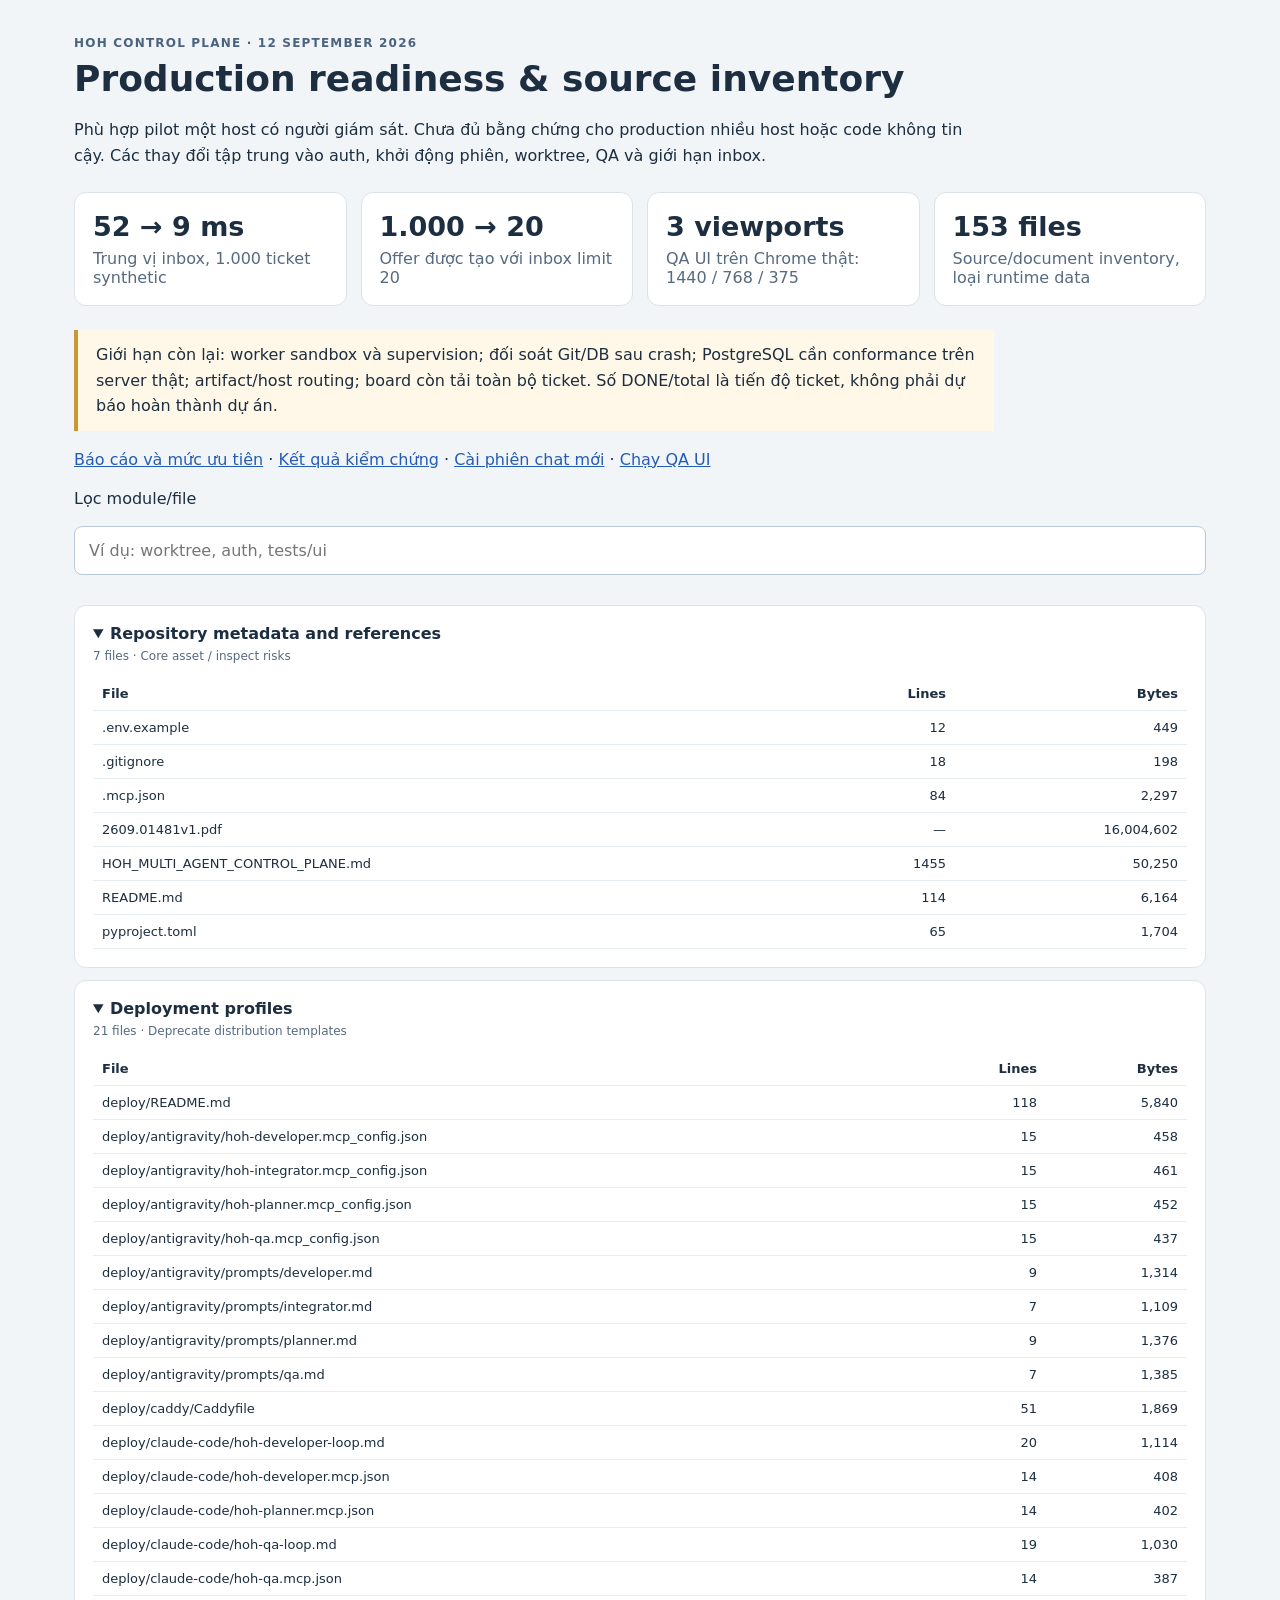
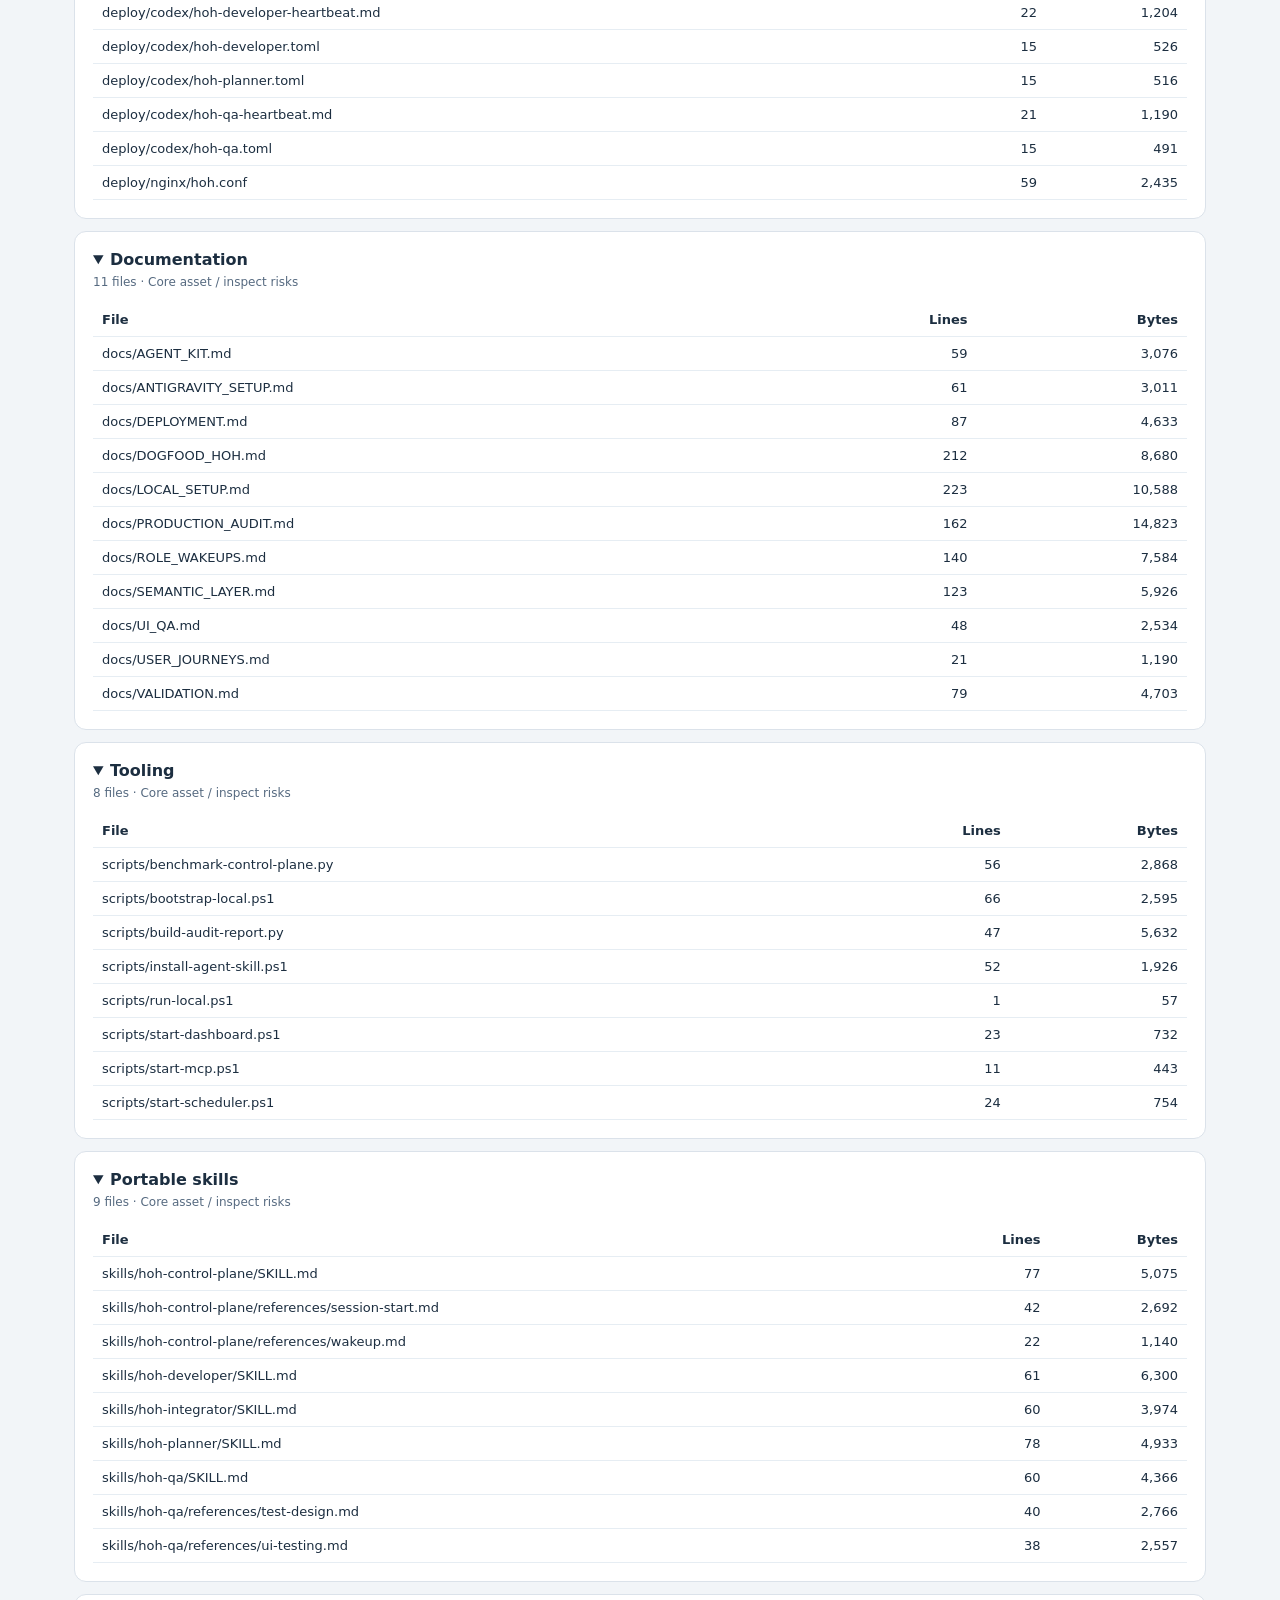
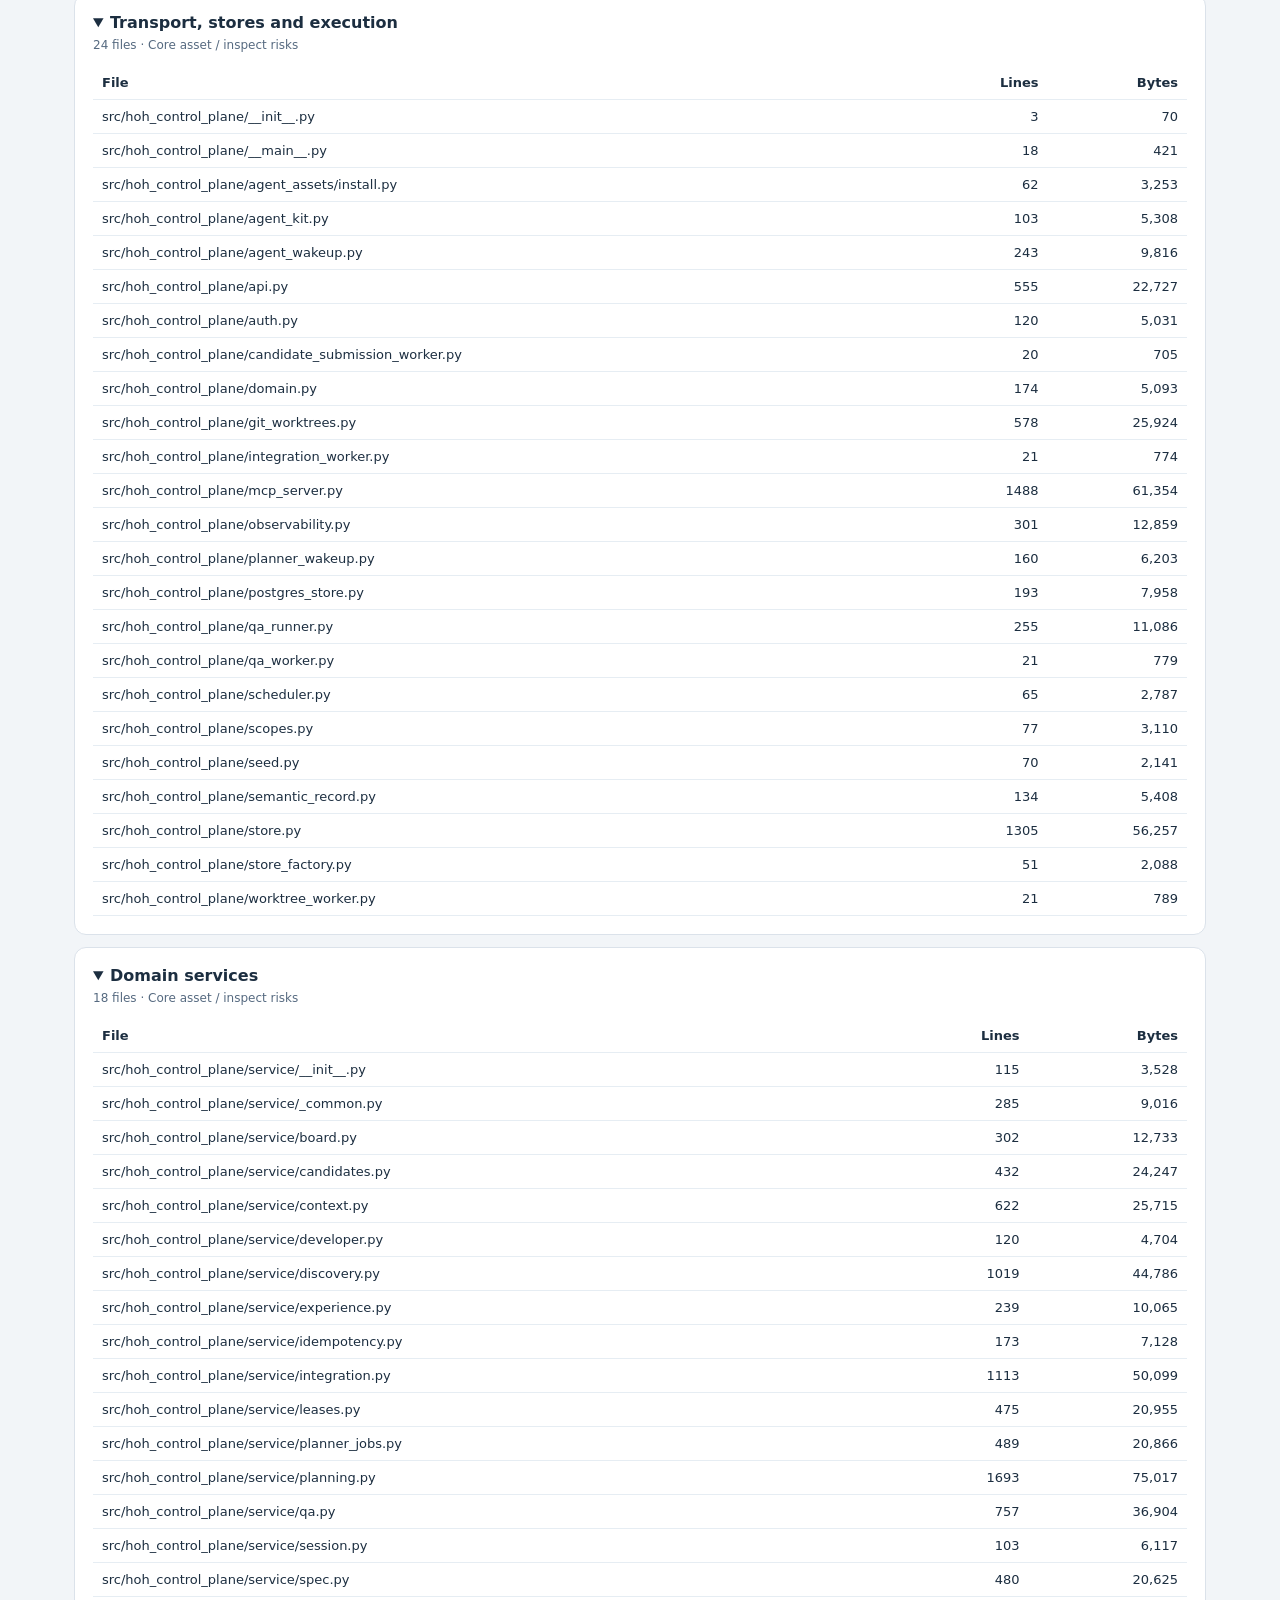
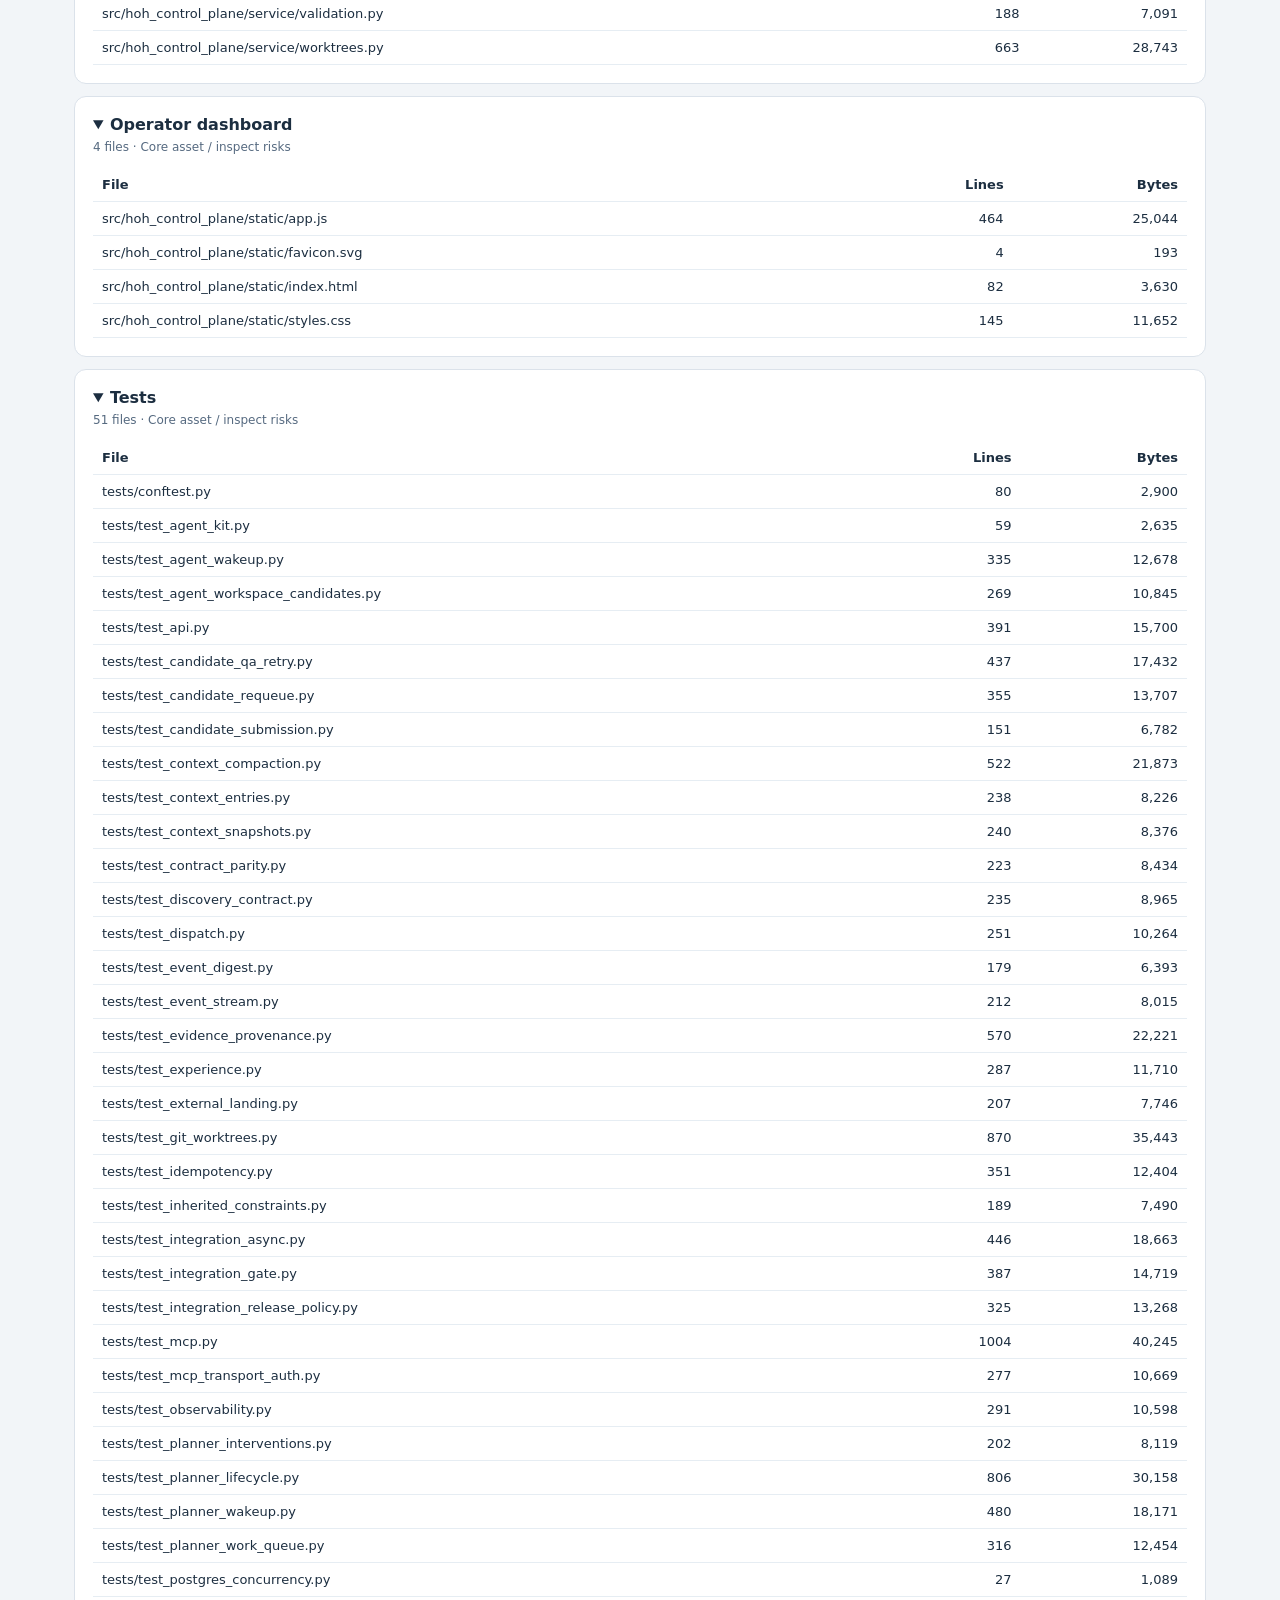
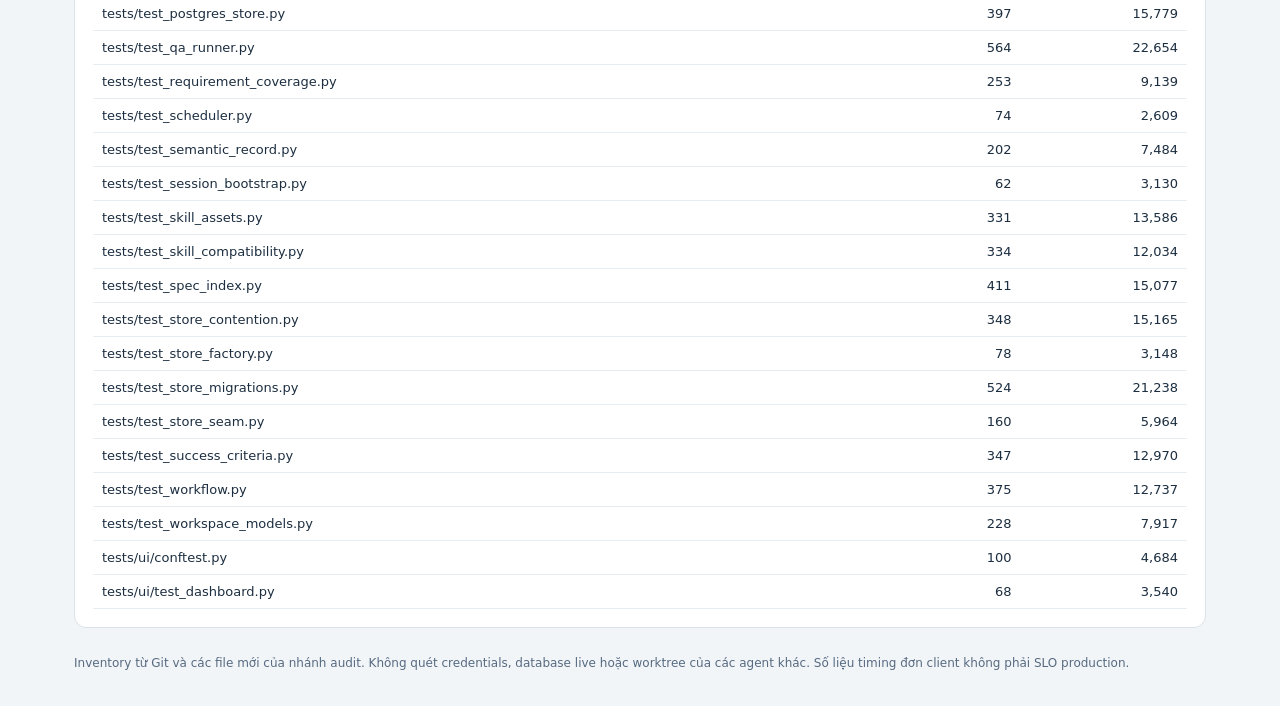
==== docs/PRODUCTION_AUDIT.html @ da8f370b "Harden session resume and worktree execution, add portable kits and browser QA" ====
<!doctype html><html lang="vi"><meta charset="utf-8"><meta name="viewport" content="width=device-width, initial-scale=1">
<title>HoH · Production audit</title><style>
:root{font-family:Segoe UI,system-ui,sans-serif;color:#1c2e40;background:#f2f5f8}*{box-sizing:border-box}body{margin:0}main{max-width:1180px;margin:auto;padding:36px 24px}h1{font-size:36px;margin:8px 0 18px}p{line-height:1.6;max-width:920px}.eyebrow{color:#4c6380;letter-spacing:.1em;font-size:12px;font-weight:700}.cards{display:grid;grid-template-columns:repeat(auto-fit,minmax(200px,1fr));gap:14px;margin:24px 0}.card,details{background:white;border:1px solid #dbe2ea;border-radius:12px;padding:18px}.card strong{display:block;font-size:27px;margin-bottom:7px}.card span,small{color:#566a80}a{color:#245cb5}input{width:100%;padding:14px;border:1px solid #bac8d8;border-radius:8px;font:inherit;margin:18px 0}details{margin:12px 0}summary{cursor:pointer;font-weight:650}small{display:block;font-size:12px;font-weight:400;margin-top:6px}table{border-collapse:collapse;width:100%;margin-top:14px;font-size:13px}td,th{padding:9px;text-align:left;border-bottom:1px solid #e6edf3}td:first-child{overflow-wrap:anywhere}td:not(:first-child),th:not(:first-child){text-align:right;white-space:nowrap}.note{border-left:4px solid #cb9636;padding:12px 18px;background:#fff8e8}footer{color:#566a80;font-size:12px;margin-top:28px}
</style><main><div class="eyebrow">HOH CONTROL PLANE · 12 SEPTEMBER 2026</div>
<h1>Production readiness & source inventory</h1>
<p>Phù hợp pilot một host có người giám sát. Chưa đủ bằng chứng cho production nhiều host hoặc code không tin cậy. Các thay đổi tập trung vào auth, khởi động phiên, worktree, QA và giới hạn inbox.</p>
<div class="cards"><div class="card"><strong>52 → 9 ms</strong><span>Trung vị inbox, 1.000 ticket synthetic</span></div><div class="card"><strong>1.000 → 20</strong><span>Offer được tạo với inbox limit 20</span></div><div class="card"><strong>3 viewports</strong><span>QA UI trên Chrome thật: 1440 / 768 / 375</span></div><div class="card"><strong>153 files</strong><span>Source/document inventory, loại runtime data</span></div></div>
<p class="note">Giới hạn còn lại: worker sandbox và supervision; đối soát Git/DB sau crash; PostgreSQL cần conformance trên server thật; artifact/host routing; board còn tải toàn bộ ticket. Số DONE/total là tiến độ ticket, không phải dự báo hoàn thành dự án.</p>
<p><a href="PRODUCTION_AUDIT.md">Báo cáo và mức ưu tiên</a> · <a href="VALIDATION.md">Kết quả kiểm chứng</a> · <a href="AGENT_KIT.md">Cài phiên chat mới</a> · <a href="UI_QA.md">Chạy QA UI</a></p>
<label for="filter">Lọc module/file</label><input id="filter" placeholder="Ví dụ: worktree, auth, tests/ui" autocomplete="off">
<details open class="module"><summary>Repository metadata and references <small>7 files · Core asset / inspect risks</small></summary><table><thead><tr><th>File</th><th>Lines</th><th>Bytes</th></tr></thead><tbody><tr data-path=".env.example"><td>.env.example</td><td>12</td><td>449</td></tr><tr data-path=".gitignore"><td>.gitignore</td><td>18</td><td>198</td></tr><tr data-path=".mcp.json"><td>.mcp.json</td><td>84</td><td>2,297</td></tr><tr data-path="2609.01481v1.pdf"><td>2609.01481v1.pdf</td><td>—</td><td>16,004,602</td></tr><tr data-path="HOH_MULTI_AGENT_CONTROL_PLANE.md"><td>HOH_MULTI_AGENT_CONTROL_PLANE.md</td><td>1455</td><td>50,250</td></tr><tr data-path="README.md"><td>README.md</td><td>114</td><td>6,164</td></tr><tr data-path="pyproject.toml"><td>pyproject.toml</td><td>65</td><td>1,704</td></tr></tbody></table></details>
<details open class="module"><summary>Deployment profiles <small>21 files · Deprecate distribution templates</small></summary><table><thead><tr><th>File</th><th>Lines</th><th>Bytes</th></tr></thead><tbody><tr data-path="deploy/README.md"><td>deploy/README.md</td><td>118</td><td>5,840</td></tr><tr data-path="deploy/antigravity/hoh-developer.mcp_config.json"><td>deploy/antigravity/hoh-developer.mcp_config.json</td><td>15</td><td>458</td></tr><tr data-path="deploy/antigravity/hoh-integrator.mcp_config.json"><td>deploy/antigravity/hoh-integrator.mcp_config.json</td><td>15</td><td>461</td></tr><tr data-path="deploy/antigravity/hoh-planner.mcp_config.json"><td>deploy/antigravity/hoh-planner.mcp_config.json</td><td>15</td><td>452</td></tr><tr data-path="deploy/antigravity/hoh-qa.mcp_config.json"><td>deploy/antigravity/hoh-qa.mcp_config.json</td><td>15</td><td>437</td></tr><tr data-path="deploy/antigravity/prompts/developer.md"><td>deploy/antigravity/prompts/developer.md</td><td>9</td><td>1,314</td></tr><tr data-path="deploy/antigravity/prompts/integrator.md"><td>deploy/antigravity/prompts/integrator.md</td><td>7</td><td>1,109</td></tr><tr data-path="deploy/antigravity/prompts/planner.md"><td>deploy/antigravity/prompts/planner.md</td><td>9</td><td>1,376</td></tr><tr data-path="deploy/antigravity/prompts/qa.md"><td>deploy/antigravity/prompts/qa.md</td><td>7</td><td>1,385</td></tr><tr data-path="deploy/caddy/Caddyfile"><td>deploy/caddy/Caddyfile</td><td>51</td><td>1,869</td></tr><tr data-path="deploy/claude-code/hoh-developer-loop.md"><td>deploy/claude-code/hoh-developer-loop.md</td><td>20</td><td>1,114</td></tr><tr data-path="deploy/claude-code/hoh-developer.mcp.json"><td>deploy/claude-code/hoh-developer.mcp.json</td><td>14</td><td>408</td></tr><tr data-path="deploy/claude-code/hoh-planner.mcp.json"><td>deploy/claude-code/hoh-planner.mcp.json</td><td>14</td><td>402</td></tr><tr data-path="deploy/claude-code/hoh-qa-loop.md"><td>deploy/claude-code/hoh-qa-loop.md</td><td>19</td><td>1,030</td></tr><tr data-path="deploy/claude-code/hoh-qa.mcp.json"><td>deploy/claude-code/hoh-qa.mcp.json</td><td>14</td><td>387</td></tr><tr data-path="deploy/codex/hoh-developer-heartbeat.md"><td>deploy/codex/hoh-developer-heartbeat.md</td><td>22</td><td>1,204</td></tr><tr data-path="deploy/codex/hoh-developer.toml"><td>deploy/codex/hoh-developer.toml</td><td>15</td><td>526</td></tr><tr data-path="deploy/codex/hoh-planner.toml"><td>deploy/codex/hoh-planner.toml</td><td>15</td><td>516</td></tr><tr data-path="deploy/codex/hoh-qa-heartbeat.md"><td>deploy/codex/hoh-qa-heartbeat.md</td><td>21</td><td>1,190</td></tr><tr data-path="deploy/codex/hoh-qa.toml"><td>deploy/codex/hoh-qa.toml</td><td>15</td><td>491</td></tr><tr data-path="deploy/nginx/hoh.conf"><td>deploy/nginx/hoh.conf</td><td>59</td><td>2,435</td></tr></tbody></table></details>
<details open class="module"><summary>Documentation <small>11 files · Core asset / inspect risks</small></summary><table><thead><tr><th>File</th><th>Lines</th><th>Bytes</th></tr></thead><tbody><tr data-path="docs/AGENT_KIT.md"><td>docs/AGENT_KIT.md</td><td>59</td><td>3,076</td></tr><tr data-path="docs/ANTIGRAVITY_SETUP.md"><td>docs/ANTIGRAVITY_SETUP.md</td><td>61</td><td>3,011</td></tr><tr data-path="docs/DEPLOYMENT.md"><td>docs/DEPLOYMENT.md</td><td>87</td><td>4,633</td></tr><tr data-path="docs/DOGFOOD_HOH.md"><td>docs/DOGFOOD_HOH.md</td><td>212</td><td>8,680</td></tr><tr data-path="docs/LOCAL_SETUP.md"><td>docs/LOCAL_SETUP.md</td><td>223</td><td>10,588</td></tr><tr data-path="docs/PRODUCTION_AUDIT.md"><td>docs/PRODUCTION_AUDIT.md</td><td>162</td><td>14,823</td></tr><tr data-path="docs/ROLE_WAKEUPS.md"><td>docs/ROLE_WAKEUPS.md</td><td>140</td><td>7,584</td></tr><tr data-path="docs/SEMANTIC_LAYER.md"><td>docs/SEMANTIC_LAYER.md</td><td>123</td><td>5,926</td></tr><tr data-path="docs/UI_QA.md"><td>docs/UI_QA.md</td><td>48</td><td>2,534</td></tr><tr data-path="docs/USER_JOURNEYS.md"><td>docs/USER_JOURNEYS.md</td><td>21</td><td>1,190</td></tr><tr data-path="docs/VALIDATION.md"><td>docs/VALIDATION.md</td><td>79</td><td>4,703</td></tr></tbody></table></details>
<details open class="module"><summary>Tooling <small>8 files · Core asset / inspect risks</small></summary><table><thead><tr><th>File</th><th>Lines</th><th>Bytes</th></tr></thead><tbody><tr data-path="scripts/benchmark-control-plane.py"><td>scripts/benchmark-control-plane.py</td><td>56</td><td>2,868</td></tr><tr data-path="scripts/bootstrap-local.ps1"><td>scripts/bootstrap-local.ps1</td><td>66</td><td>2,595</td></tr><tr data-path="scripts/build-audit-report.py"><td>scripts/build-audit-report.py</td><td>47</td><td>5,632</td></tr><tr data-path="scripts/install-agent-skill.ps1"><td>scripts/install-agent-skill.ps1</td><td>52</td><td>1,926</td></tr><tr data-path="scripts/run-local.ps1"><td>scripts/run-local.ps1</td><td>1</td><td>57</td></tr><tr data-path="scripts/start-dashboard.ps1"><td>scripts/start-dashboard.ps1</td><td>23</td><td>732</td></tr><tr data-path="scripts/start-mcp.ps1"><td>scripts/start-mcp.ps1</td><td>11</td><td>443</td></tr><tr data-path="scripts/start-scheduler.ps1"><td>scripts/start-scheduler.ps1</td><td>24</td><td>754</td></tr></tbody></table></details>
<details open class="module"><summary>Portable skills <small>9 files · Core asset / inspect risks</small></summary><table><thead><tr><th>File</th><th>Lines</th><th>Bytes</th></tr></thead><tbody><tr data-path="skills/hoh-control-plane/SKILL.md"><td>skills/hoh-control-plane/SKILL.md</td><td>77</td><td>5,075</td></tr><tr data-path="skills/hoh-control-plane/references/session-start.md"><td>skills/hoh-control-plane/references/session-start.md</td><td>42</td><td>2,692</td></tr><tr data-path="skills/hoh-control-plane/references/wakeup.md"><td>skills/hoh-control-plane/references/wakeup.md</td><td>22</td><td>1,140</td></tr><tr data-path="skills/hoh-developer/SKILL.md"><td>skills/hoh-developer/SKILL.md</td><td>61</td><td>6,300</td></tr><tr data-path="skills/hoh-integrator/SKILL.md"><td>skills/hoh-integrator/SKILL.md</td><td>60</td><td>3,974</td></tr><tr data-path="skills/hoh-planner/SKILL.md"><td>skills/hoh-planner/SKILL.md</td><td>78</td><td>4,933</td></tr><tr data-path="skills/hoh-qa/SKILL.md"><td>skills/hoh-qa/SKILL.md</td><td>60</td><td>4,366</td></tr><tr data-path="skills/hoh-qa/references/test-design.md"><td>skills/hoh-qa/references/test-design.md</td><td>40</td><td>2,766</td></tr><tr data-path="skills/hoh-qa/references/ui-testing.md"><td>skills/hoh-qa/references/ui-testing.md</td><td>38</td><td>2,557</td></tr></tbody></table></details>
<details open class="module"><summary>Transport, stores and execution <small>24 files · Core asset / inspect risks</small></summary><table><thead><tr><th>File</th><th>Lines</th><th>Bytes</th></tr></thead><tbody><tr data-path="src/hoh_control_plane/__init__.py"><td>src/hoh_control_plane/__init__.py</td><td>3</td><td>70</td></tr><tr data-path="src/hoh_control_plane/__main__.py"><td>src/hoh_control_plane/__main__.py</td><td>18</td><td>421</td></tr><tr data-path="src/hoh_control_plane/agent_assets/install.py"><td>src/hoh_control_plane/agent_assets/install.py</td><td>62</td><td>3,253</td></tr><tr data-path="src/hoh_control_plane/agent_kit.py"><td>src/hoh_control_plane/agent_kit.py</td><td>103</td><td>5,308</td></tr><tr data-path="src/hoh_control_plane/agent_wakeup.py"><td>src/hoh_control_plane/agent_wakeup.py</td><td>243</td><td>9,816</td></tr><tr data-path="src/hoh_control_plane/api.py"><td>src/hoh_control_plane/api.py</td><td>555</td><td>22,727</td></tr><tr data-path="src/hoh_control_plane/auth.py"><td>src/hoh_control_plane/auth.py</td><td>120</td><td>5,031</td></tr><tr data-path="src/hoh_control_plane/candidate_submission_worker.py"><td>src/hoh_control_plane/candidate_submission_worker.py</td><td>20</td><td>705</td></tr><tr data-path="src/hoh_control_plane/domain.py"><td>src/hoh_control_plane/domain.py</td><td>174</td><td>5,093</td></tr><tr data-path="src/hoh_control_plane/git_worktrees.py"><td>src/hoh_control_plane/git_worktrees.py</td><td>578</td><td>25,924</td></tr><tr data-path="src/hoh_control_plane/integration_worker.py"><td>src/hoh_control_plane/integration_worker.py</td><td>21</td><td>774</td></tr><tr data-path="src/hoh_control_plane/mcp_server.py"><td>src/hoh_control_plane/mcp_server.py</td><td>1488</td><td>61,354</td></tr><tr data-path="src/hoh_control_plane/observability.py"><td>src/hoh_control_plane/observability.py</td><td>301</td><td>12,859</td></tr><tr data-path="src/hoh_control_plane/planner_wakeup.py"><td>src/hoh_control_plane/planner_wakeup.py</td><td>160</td><td>6,203</td></tr><tr data-path="src/hoh_control_plane/postgres_store.py"><td>src/hoh_control_plane/postgres_store.py</td><td>193</td><td>7,958</td></tr><tr data-path="src/hoh_control_plane/qa_runner.py"><td>src/hoh_control_plane/qa_runner.py</td><td>255</td><td>11,086</td></tr><tr data-path="src/hoh_control_plane/qa_worker.py"><td>src/hoh_control_plane/qa_worker.py</td><td>21</td><td>779</td></tr><tr data-path="src/hoh_control_plane/scheduler.py"><td>src/hoh_control_plane/scheduler.py</td><td>65</td><td>2,787</td></tr><tr data-path="src/hoh_control_plane/scopes.py"><td>src/hoh_control_plane/scopes.py</td><td>77</td><td>3,110</td></tr><tr data-path="src/hoh_control_plane/seed.py"><td>src/hoh_control_plane/seed.py</td><td>70</td><td>2,141</td></tr><tr data-path="src/hoh_control_plane/semantic_record.py"><td>src/hoh_control_plane/semantic_record.py</td><td>134</td><td>5,408</td></tr><tr data-path="src/hoh_control_plane/store.py"><td>src/hoh_control_plane/store.py</td><td>1305</td><td>56,257</td></tr><tr data-path="src/hoh_control_plane/store_factory.py"><td>src/hoh_control_plane/store_factory.py</td><td>51</td><td>2,088</td></tr><tr data-path="src/hoh_control_plane/worktree_worker.py"><td>src/hoh_control_plane/worktree_worker.py</td><td>21</td><td>789</td></tr></tbody></table></details>
<details open class="module"><summary>Domain services <small>18 files · Core asset / inspect risks</small></summary><table><thead><tr><th>File</th><th>Lines</th><th>Bytes</th></tr></thead><tbody><tr data-path="src/hoh_control_plane/service/__init__.py"><td>src/hoh_control_plane/service/__init__.py</td><td>115</td><td>3,528</td></tr><tr data-path="src/hoh_control_plane/service/_common.py"><td>src/hoh_control_plane/service/_common.py</td><td>285</td><td>9,016</td></tr><tr data-path="src/hoh_control_plane/service/board.py"><td>src/hoh_control_plane/service/board.py</td><td>302</td><td>12,733</td></tr><tr data-path="src/hoh_control_plane/service/candidates.py"><td>src/hoh_control_plane/service/candidates.py</td><td>432</td><td>24,247</td></tr><tr data-path="src/hoh_control_plane/service/context.py"><td>src/hoh_control_plane/service/context.py</td><td>622</td><td>25,715</td></tr><tr data-path="src/hoh_control_plane/service/developer.py"><td>src/hoh_control_plane/service/developer.py</td><td>120</td><td>4,704</td></tr><tr data-path="src/hoh_control_plane/service/discovery.py"><td>src/hoh_control_plane/service/discovery.py</td><td>1019</td><td>44,786</td></tr><tr data-path="src/hoh_control_plane/service/experience.py"><td>src/hoh_control_plane/service/experience.py</td><td>239</td><td>10,065</td></tr><tr data-path="src/hoh_control_plane/service/idempotency.py"><td>src/hoh_control_plane/service/idempotency.py</td><td>173</td><td>7,128</td></tr><tr data-path="src/hoh_control_plane/service/integration.py"><td>src/hoh_control_plane/service/integration.py</td><td>1113</td><td>50,099</td></tr><tr data-path="src/hoh_control_plane/service/leases.py"><td>src/hoh_control_plane/service/leases.py</td><td>475</td><td>20,955</td></tr><tr data-path="src/hoh_control_plane/service/planner_jobs.py"><td>src/hoh_control_plane/service/planner_jobs.py</td><td>489</td><td>20,866</td></tr><tr data-path="src/hoh_control_plane/service/planning.py"><td>src/hoh_control_plane/service/planning.py</td><td>1693</td><td>75,017</td></tr><tr data-path="src/hoh_control_plane/service/qa.py"><td>src/hoh_control_plane/service/qa.py</td><td>757</td><td>36,904</td></tr><tr data-path="src/hoh_control_plane/service/session.py"><td>src/hoh_control_plane/service/session.py</td><td>103</td><td>6,117</td></tr><tr data-path="src/hoh_control_plane/service/spec.py"><td>src/hoh_control_plane/service/spec.py</td><td>480</td><td>20,625</td></tr><tr data-path="src/hoh_control_plane/service/validation.py"><td>src/hoh_control_plane/service/validation.py</td><td>188</td><td>7,091</td></tr><tr data-path="src/hoh_control_plane/service/worktrees.py"><td>src/hoh_control_plane/service/worktrees.py</td><td>663</td><td>28,743</td></tr></tbody></table></details>
<details open class="module"><summary>Operator dashboard <small>4 files · Core asset / inspect risks</small></summary><table><thead><tr><th>File</th><th>Lines</th><th>Bytes</th></tr></thead><tbody><tr data-path="src/hoh_control_plane/static/app.js"><td>src/hoh_control_plane/static/app.js</td><td>464</td><td>25,044</td></tr><tr data-path="src/hoh_control_plane/static/favicon.svg"><td>src/hoh_control_plane/static/favicon.svg</td><td>4</td><td>193</td></tr><tr data-path="src/hoh_control_plane/static/index.html"><td>src/hoh_control_plane/static/index.html</td><td>82</td><td>3,630</td></tr><tr data-path="src/hoh_control_plane/static/styles.css"><td>src/hoh_control_plane/static/styles.css</td><td>145</td><td>11,652</td></tr></tbody></table></details>
<details open class="module"><summary>Tests <small>51 files · Core asset / inspect risks</small></summary><table><thead><tr><th>File</th><th>Lines</th><th>Bytes</th></tr></thead><tbody><tr data-path="tests/conftest.py"><td>tests/conftest.py</td><td>80</td><td>2,900</td></tr><tr data-path="tests/test_agent_kit.py"><td>tests/test_agent_kit.py</td><td>59</td><td>2,635</td></tr><tr data-path="tests/test_agent_wakeup.py"><td>tests/test_agent_wakeup.py</td><td>335</td><td>12,678</td></tr><tr data-path="tests/test_agent_workspace_candidates.py"><td>tests/test_agent_workspace_candidates.py</td><td>269</td><td>10,845</td></tr><tr data-path="tests/test_api.py"><td>tests/test_api.py</td><td>391</td><td>15,700</td></tr><tr data-path="tests/test_candidate_qa_retry.py"><td>tests/test_candidate_qa_retry.py</td><td>437</td><td>17,432</td></tr><tr data-path="tests/test_candidate_requeue.py"><td>tests/test_candidate_requeue.py</td><td>355</td><td>13,707</td></tr><tr data-path="tests/test_candidate_submission.py"><td>tests/test_candidate_submission.py</td><td>151</td><td>6,782</td></tr><tr data-path="tests/test_context_compaction.py"><td>tests/test_context_compaction.py</td><td>522</td><td>21,873</td></tr><tr data-path="tests/test_context_entries.py"><td>tests/test_context_entries.py</td><td>238</td><td>8,226</td></tr><tr data-path="tests/test_context_snapshots.py"><td>tests/test_context_snapshots.py</td><td>240</td><td>8,376</td></tr><tr data-path="tests/test_contract_parity.py"><td>tests/test_contract_parity.py</td><td>223</td><td>8,434</td></tr><tr data-path="tests/test_discovery_contract.py"><td>tests/test_discovery_contract.py</td><td>235</td><td>8,965</td></tr><tr data-path="tests/test_dispatch.py"><td>tests/test_dispatch.py</td><td>251</td><td>10,264</td></tr><tr data-path="tests/test_event_digest.py"><td>tests/test_event_digest.py</td><td>179</td><td>6,393</td></tr><tr data-path="tests/test_event_stream.py"><td>tests/test_event_stream.py</td><td>212</td><td>8,015</td></tr><tr data-path="tests/test_evidence_provenance.py"><td>tests/test_evidence_provenance.py</td><td>570</td><td>22,221</td></tr><tr data-path="tests/test_experience.py"><td>tests/test_experience.py</td><td>287</td><td>11,710</td></tr><tr data-path="tests/test_external_landing.py"><td>tests/test_external_landing.py</td><td>207</td><td>7,746</td></tr><tr data-path="tests/test_git_worktrees.py"><td>tests/test_git_worktrees.py</td><td>870</td><td>35,443</td></tr><tr data-path="tests/test_idempotency.py"><td>tests/test_idempotency.py</td><td>351</td><td>12,404</td></tr><tr data-path="tests/test_inherited_constraints.py"><td>tests/test_inherited_constraints.py</td><td>189</td><td>7,490</td></tr><tr data-path="tests/test_integration_async.py"><td>tests/test_integration_async.py</td><td>446</td><td>18,663</td></tr><tr data-path="tests/test_integration_gate.py"><td>tests/test_integration_gate.py</td><td>387</td><td>14,719</td></tr><tr data-path="tests/test_integration_release_policy.py"><td>tests/test_integration_release_policy.py</td><td>325</td><td>13,268</td></tr><tr data-path="tests/test_mcp.py"><td>tests/test_mcp.py</td><td>1004</td><td>40,245</td></tr><tr data-path="tests/test_mcp_transport_auth.py"><td>tests/test_mcp_transport_auth.py</td><td>277</td><td>10,669</td></tr><tr data-path="tests/test_observability.py"><td>tests/test_observability.py</td><td>291</td><td>10,598</td></tr><tr data-path="tests/test_planner_interventions.py"><td>tests/test_planner_interventions.py</td><td>202</td><td>8,119</td></tr><tr data-path="tests/test_planner_lifecycle.py"><td>tests/test_planner_lifecycle.py</td><td>806</td><td>30,158</td></tr><tr data-path="tests/test_planner_wakeup.py"><td>tests/test_planner_wakeup.py</td><td>480</td><td>18,171</td></tr><tr data-path="tests/test_planner_work_queue.py"><td>tests/test_planner_work_queue.py</td><td>316</td><td>12,454</td></tr><tr data-path="tests/test_postgres_concurrency.py"><td>tests/test_postgres_concurrency.py</td><td>27</td><td>1,089</td></tr><tr data-path="tests/test_postgres_store.py"><td>tests/test_postgres_store.py</td><td>397</td><td>15,779</td></tr><tr data-path="tests/test_qa_runner.py"><td>tests/test_qa_runner.py</td><td>564</td><td>22,654</td></tr><tr data-path="tests/test_requirement_coverage.py"><td>tests/test_requirement_coverage.py</td><td>253</td><td>9,139</td></tr><tr data-path="tests/test_scheduler.py"><td>tests/test_scheduler.py</td><td>74</td><td>2,609</td></tr><tr data-path="tests/test_semantic_record.py"><td>tests/test_semantic_record.py</td><td>202</td><td>7,484</td></tr><tr data-path="tests/test_session_bootstrap.py"><td>tests/test_session_bootstrap.py</td><td>62</td><td>3,130</td></tr><tr data-path="tests/test_skill_assets.py"><td>tests/test_skill_assets.py</td><td>331</td><td>13,586</td></tr><tr data-path="tests/test_skill_compatibility.py"><td>tests/test_skill_compatibility.py</td><td>334</td><td>12,034</td></tr><tr data-path="tests/test_spec_index.py"><td>tests/test_spec_index.py</td><td>411</td><td>15,077</td></tr><tr data-path="tests/test_store_contention.py"><td>tests/test_store_contention.py</td><td>348</td><td>15,165</td></tr><tr data-path="tests/test_store_factory.py"><td>tests/test_store_factory.py</td><td>78</td><td>3,148</td></tr><tr data-path="tests/test_store_migrations.py"><td>tests/test_store_migrations.py</td><td>524</td><td>21,238</td></tr><tr data-path="tests/test_store_seam.py"><td>tests/test_store_seam.py</td><td>160</td><td>5,964</td></tr><tr data-path="tests/test_success_criteria.py"><td>tests/test_success_criteria.py</td><td>347</td><td>12,970</td></tr><tr data-path="tests/test_workflow.py"><td>tests/test_workflow.py</td><td>375</td><td>12,737</td></tr><tr data-path="tests/test_workspace_models.py"><td>tests/test_workspace_models.py</td><td>228</td><td>7,917</td></tr><tr data-path="tests/ui/conftest.py"><td>tests/ui/conftest.py</td><td>100</td><td>4,684</td></tr><tr data-path="tests/ui/test_dashboard.py"><td>tests/ui/test_dashboard.py</td><td>68</td><td>3,540</td></tr></tbody></table></details>
<footer>Inventory từ Git và các file mới của nhánh audit. Không quét credentials, database live hoặc worktree của các agent khác. Số liệu timing đơn client không phải SLO production.</footer></main>
<script>document.querySelector('#filter').addEventListener('input',event=>{const term=event.target.value.toLowerCase();document.querySelectorAll('.module').forEach(module=>{let shown=0;module.querySelectorAll('tbody tr').forEach(row=>{row.hidden=!row.dataset.path.toLowerCase().includes(term);if(!row.hidden)shown++});module.hidden=shown===0;module.open=true})});</script></html>
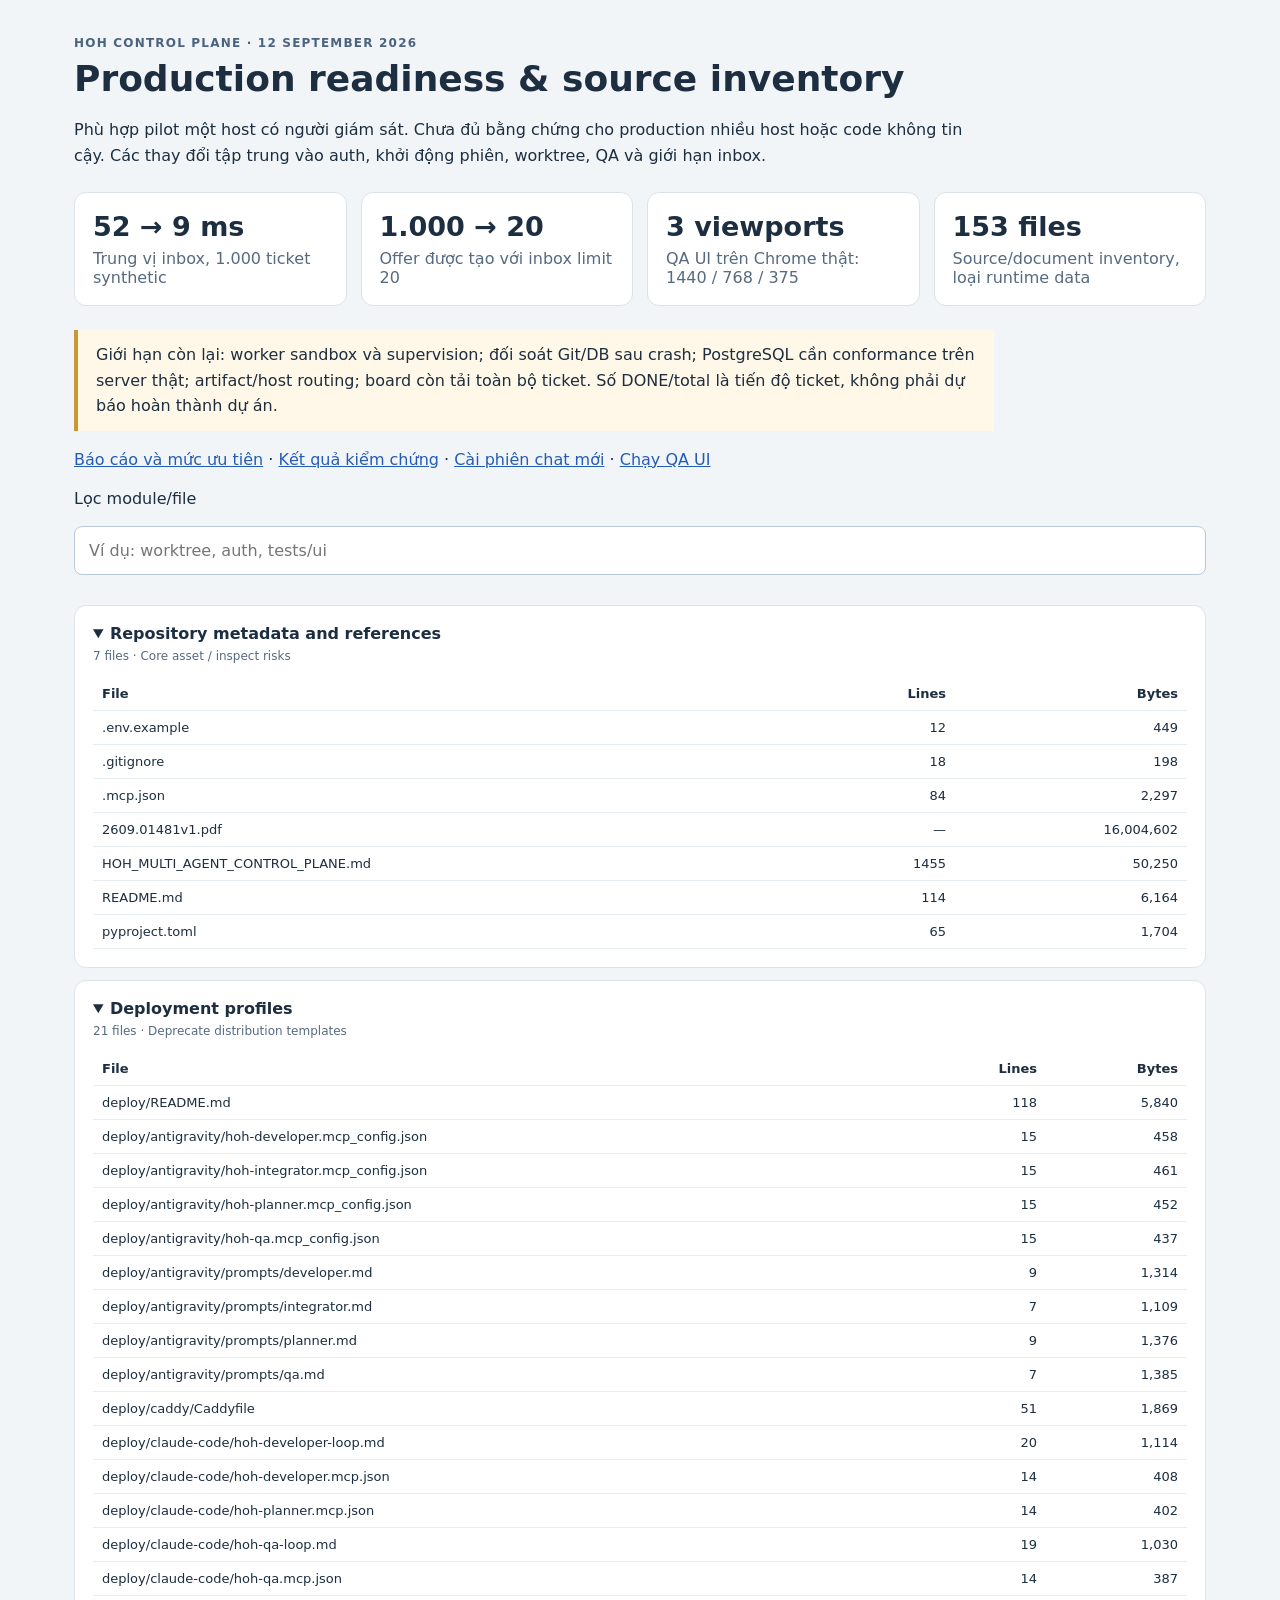
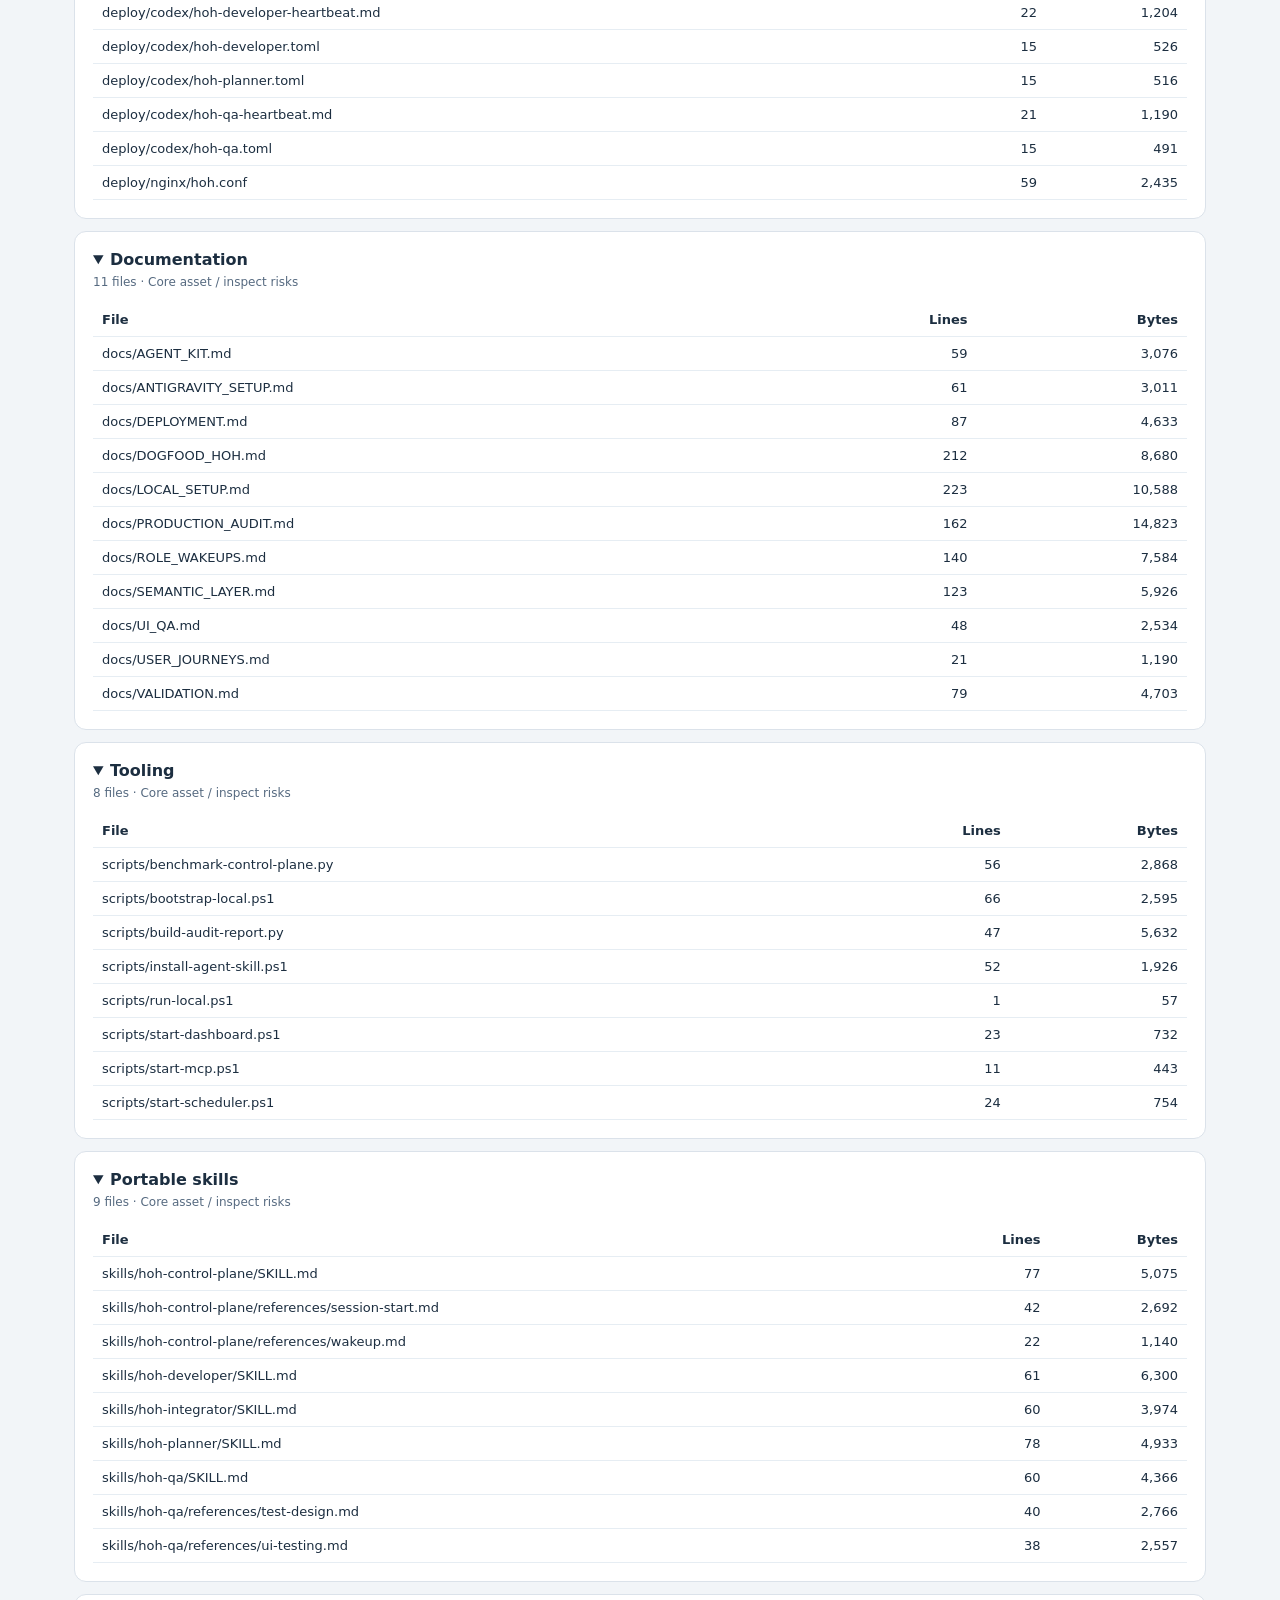
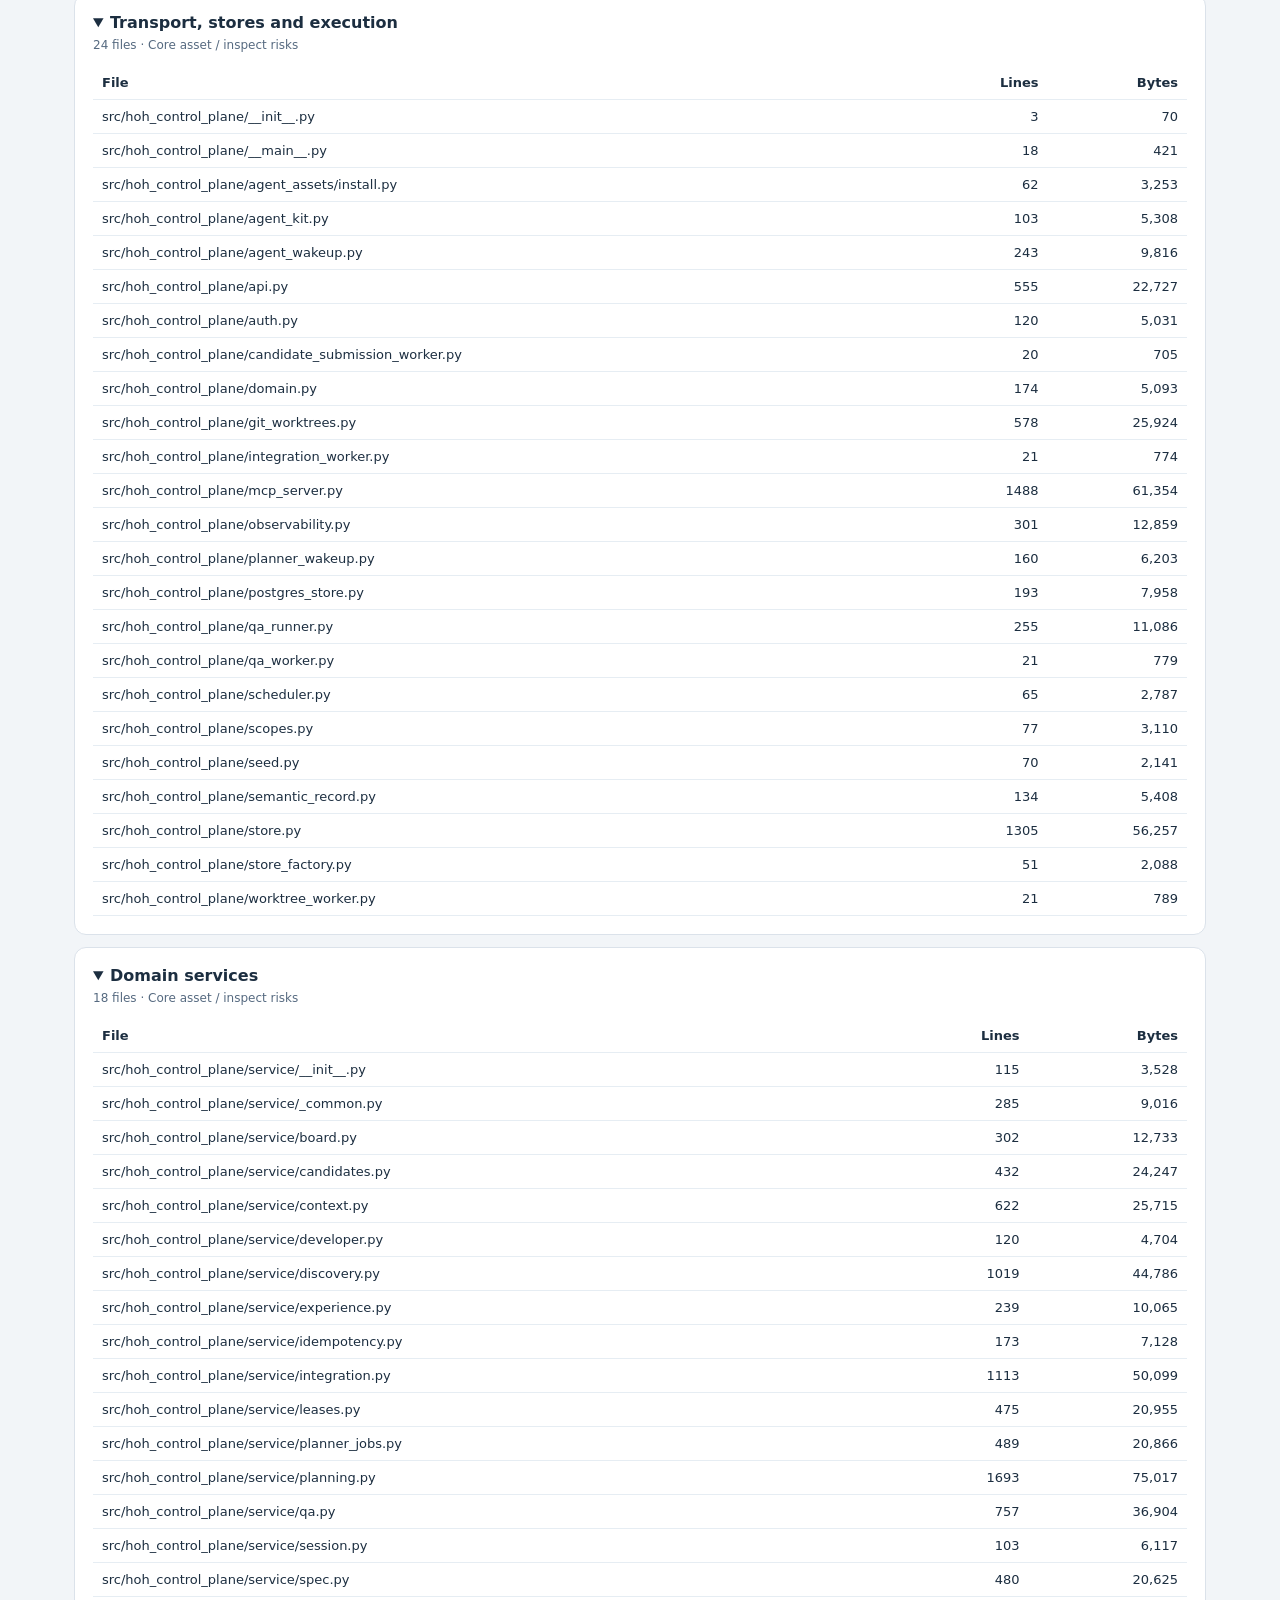
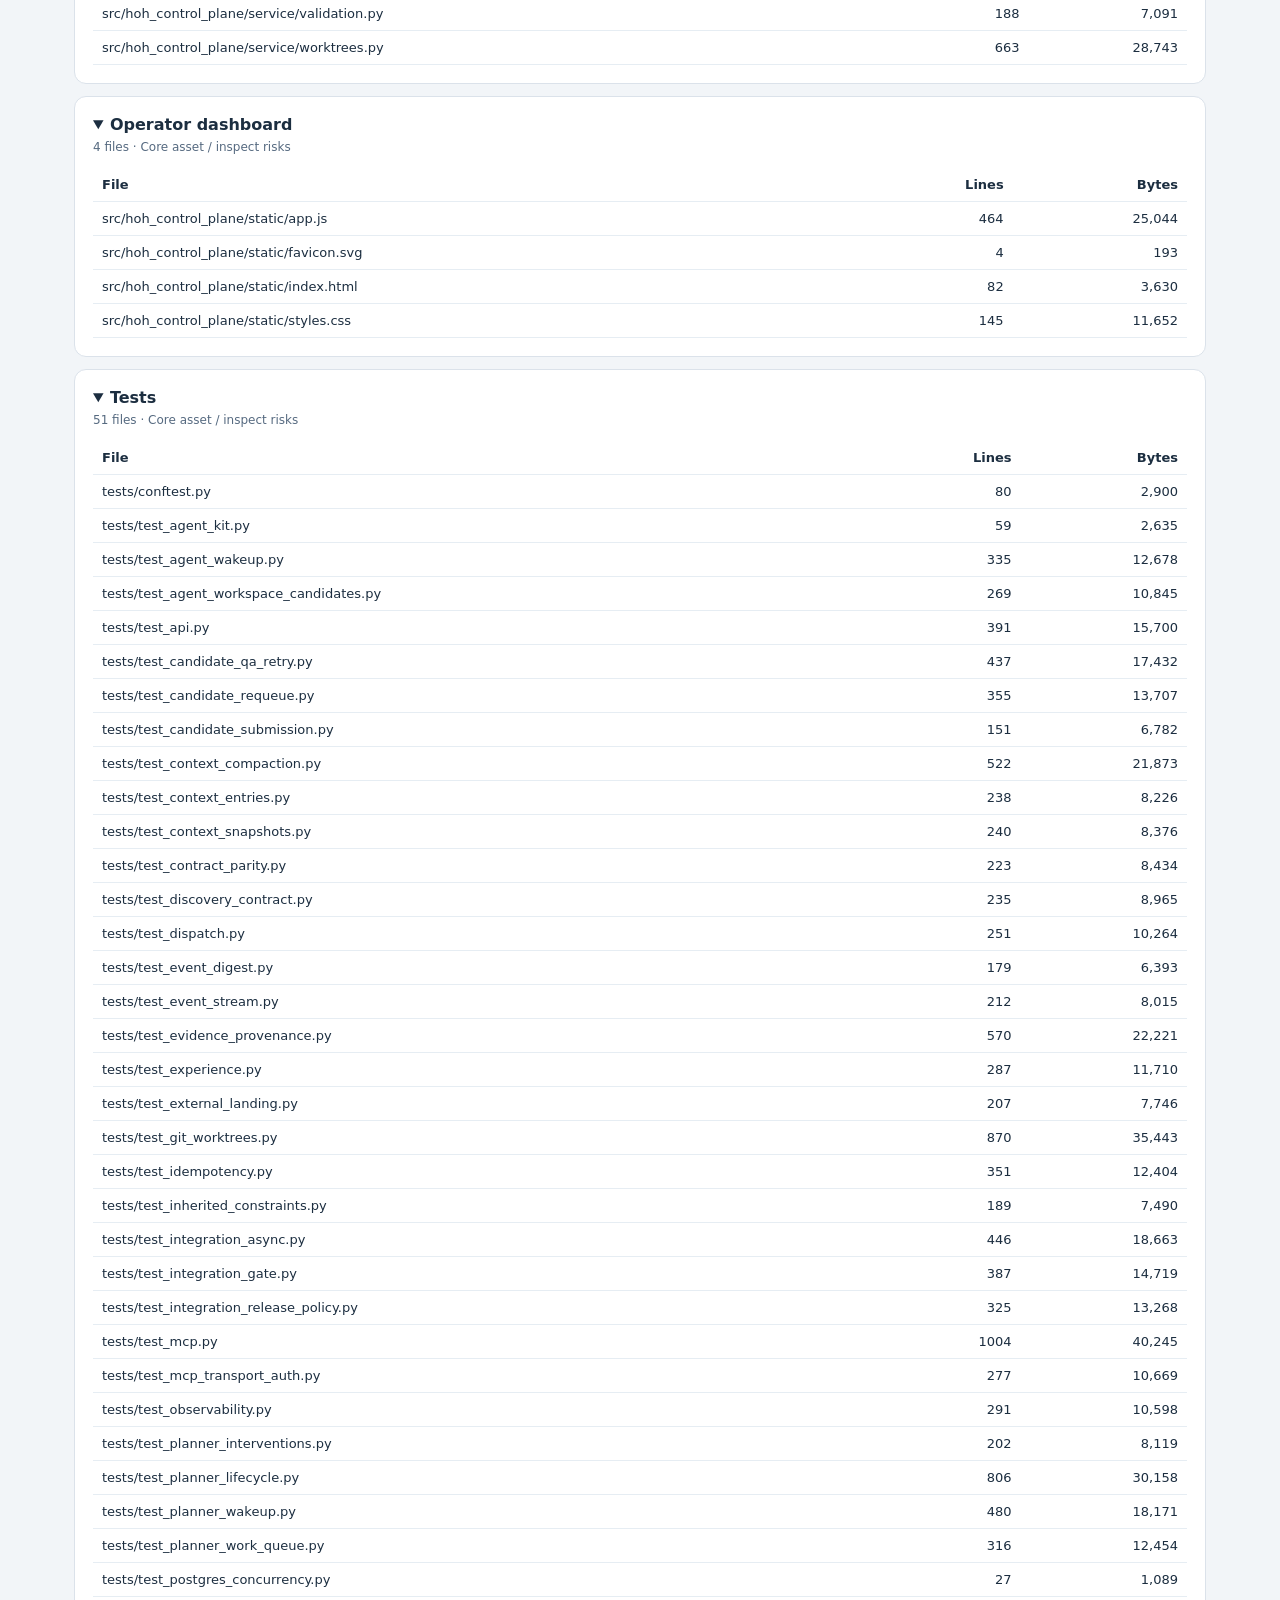
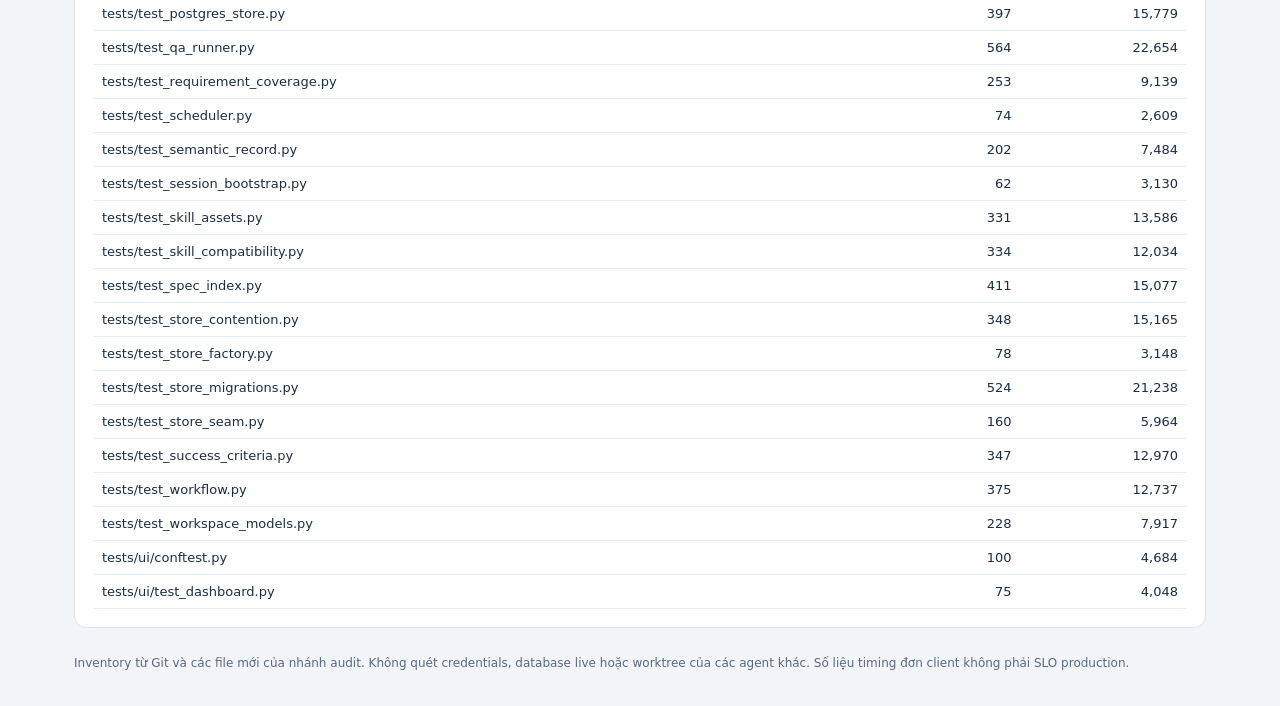
==== commit 9ad9f65e: "Stabilize delayed UI response test without route teardown races" ====
--- a/docs/PRODUCTION_AUDIT.html
+++ b/docs/PRODUCTION_AUDIT.html
@@ -16,6 +16,6 @@
 <details open class="module"><summary>Transport, stores and execution <small>24 files · Core asset / inspect risks</small></summary><table><thead><tr><th>File</th><th>Lines</th><th>Bytes</th></tr></thead><tbody><tr data-path="src/hoh_control_plane/__init__.py"><td>src/hoh_control_plane/__init__.py</td><td>3</td><td>70</td></tr><tr data-path="src/hoh_control_plane/__main__.py"><td>src/hoh_control_plane/__main__.py</td><td>18</td><td>421</td></tr><tr data-path="src/hoh_control_plane/agent_assets/install.py"><td>src/hoh_control_plane/agent_assets/install.py</td><td>62</td><td>3,253</td></tr><tr data-path="src/hoh_control_plane/agent_kit.py"><td>src/hoh_control_plane/agent_kit.py</td><td>103</td><td>5,308</td></tr><tr data-path="src/hoh_control_plane/agent_wakeup.py"><td>src/hoh_control_plane/agent_wakeup.py</td><td>243</td><td>9,816</td></tr><tr data-path="src/hoh_control_plane/api.py"><td>src/hoh_control_plane/api.py</td><td>555</td><td>22,727</td></tr><tr data-path="src/hoh_control_plane/auth.py"><td>src/hoh_control_plane/auth.py</td><td>120</td><td>5,031</td></tr><tr data-path="src/hoh_control_plane/candidate_submission_worker.py"><td>src/hoh_control_plane/candidate_submission_worker.py</td><td>20</td><td>705</td></tr><tr data-path="src/hoh_control_plane/domain.py"><td>src/hoh_control_plane/domain.py</td><td>174</td><td>5,093</td></tr><tr data-path="src/hoh_control_plane/git_worktrees.py"><td>src/hoh_control_plane/git_worktrees.py</td><td>578</td><td>25,924</td></tr><tr data-path="src/hoh_control_plane/integration_worker.py"><td>src/hoh_control_plane/integration_worker.py</td><td>21</td><td>774</td></tr><tr data-path="src/hoh_control_plane/mcp_server.py"><td>src/hoh_control_plane/mcp_server.py</td><td>1488</td><td>61,354</td></tr><tr data-path="src/hoh_control_plane/observability.py"><td>src/hoh_control_plane/observability.py</td><td>301</td><td>12,859</td></tr><tr data-path="src/hoh_control_plane/planner_wakeup.py"><td>src/hoh_control_plane/planner_wakeup.py</td><td>160</td><td>6,203</td></tr><tr data-path="src/hoh_control_plane/postgres_store.py"><td>src/hoh_control_plane/postgres_store.py</td><td>193</td><td>7,958</td></tr><tr data-path="src/hoh_control_plane/qa_runner.py"><td>src/hoh_control_plane/qa_runner.py</td><td>255</td><td>11,086</td></tr><tr data-path="src/hoh_control_plane/qa_worker.py"><td>src/hoh_control_plane/qa_worker.py</td><td>21</td><td>779</td></tr><tr data-path="src/hoh_control_plane/scheduler.py"><td>src/hoh_control_plane/scheduler.py</td><td>65</td><td>2,787</td></tr><tr data-path="src/hoh_control_plane/scopes.py"><td>src/hoh_control_plane/scopes.py</td><td>77</td><td>3,110</td></tr><tr data-path="src/hoh_control_plane/seed.py"><td>src/hoh_control_plane/seed.py</td><td>70</td><td>2,141</td></tr><tr data-path="src/hoh_control_plane/semantic_record.py"><td>src/hoh_control_plane/semantic_record.py</td><td>134</td><td>5,408</td></tr><tr data-path="src/hoh_control_plane/store.py"><td>src/hoh_control_plane/store.py</td><td>1305</td><td>56,257</td></tr><tr data-path="src/hoh_control_plane/store_factory.py"><td>src/hoh_control_plane/store_factory.py</td><td>51</td><td>2,088</td></tr><tr data-path="src/hoh_control_plane/worktree_worker.py"><td>src/hoh_control_plane/worktree_worker.py</td><td>21</td><td>789</td></tr></tbody></table></details>
 <details open class="module"><summary>Domain services <small>18 files · Core asset / inspect risks</small></summary><table><thead><tr><th>File</th><th>Lines</th><th>Bytes</th></tr></thead><tbody><tr data-path="src/hoh_control_plane/service/__init__.py"><td>src/hoh_control_plane/service/__init__.py</td><td>115</td><td>3,528</td></tr><tr data-path="src/hoh_control_plane/service/_common.py"><td>src/hoh_control_plane/service/_common.py</td><td>285</td><td>9,016</td></tr><tr data-path="src/hoh_control_plane/service/board.py"><td>src/hoh_control_plane/service/board.py</td><td>302</td><td>12,733</td></tr><tr data-path="src/hoh_control_plane/service/candidates.py"><td>src/hoh_control_plane/service/candidates.py</td><td>432</td><td>24,247</td></tr><tr data-path="src/hoh_control_plane/service/context.py"><td>src/hoh_control_plane/service/context.py</td><td>622</td><td>25,715</td></tr><tr data-path="src/hoh_control_plane/service/developer.py"><td>src/hoh_control_plane/service/developer.py</td><td>120</td><td>4,704</td></tr><tr data-path="src/hoh_control_plane/service/discovery.py"><td>src/hoh_control_plane/service/discovery.py</td><td>1019</td><td>44,786</td></tr><tr data-path="src/hoh_control_plane/service/experience.py"><td>src/hoh_control_plane/service/experience.py</td><td>239</td><td>10,065</td></tr><tr data-path="src/hoh_control_plane/service/idempotency.py"><td>src/hoh_control_plane/service/idempotency.py</td><td>173</td><td>7,128</td></tr><tr data-path="src/hoh_control_plane/service/integration.py"><td>src/hoh_control_plane/service/integration.py</td><td>1113</td><td>50,099</td></tr><tr data-path="src/hoh_control_plane/service/leases.py"><td>src/hoh_control_plane/service/leases.py</td><td>475</td><td>20,955</td></tr><tr data-path="src/hoh_control_plane/service/planner_jobs.py"><td>src/hoh_control_plane/service/planner_jobs.py</td><td>489</td><td>20,866</td></tr><tr data-path="src/hoh_control_plane/service/planning.py"><td>src/hoh_control_plane/service/planning.py</td><td>1693</td><td>75,017</td></tr><tr data-path="src/hoh_control_plane/service/qa.py"><td>src/hoh_control_plane/service/qa.py</td><td>757</td><td>36,904</td></tr><tr data-path="src/hoh_control_plane/service/session.py"><td>src/hoh_control_plane/service/session.py</td><td>103</td><td>6,117</td></tr><tr data-path="src/hoh_control_plane/service/spec.py"><td>src/hoh_control_plane/service/spec.py</td><td>480</td><td>20,625</td></tr><tr data-path="src/hoh_control_plane/service/validation.py"><td>src/hoh_control_plane/service/validation.py</td><td>188</td><td>7,091</td></tr><tr data-path="src/hoh_control_plane/service/worktrees.py"><td>src/hoh_control_plane/service/worktrees.py</td><td>663</td><td>28,743</td></tr></tbody></table></details>
 <details open class="module"><summary>Operator dashboard <small>4 files · Core asset / inspect risks</small></summary><table><thead><tr><th>File</th><th>Lines</th><th>Bytes</th></tr></thead><tbody><tr data-path="src/hoh_control_plane/static/app.js"><td>src/hoh_control_plane/static/app.js</td><td>464</td><td>25,044</td></tr><tr data-path="src/hoh_control_plane/static/favicon.svg"><td>src/hoh_control_plane/static/favicon.svg</td><td>4</td><td>193</td></tr><tr data-path="src/hoh_control_plane/static/index.html"><td>src/hoh_control_plane/static/index.html</td><td>82</td><td>3,630</td></tr><tr data-path="src/hoh_control_plane/static/styles.css"><td>src/hoh_control_plane/static/styles.css</td><td>145</td><td>11,652</td></tr></tbody></table></details>
-<details open class="module"><summary>Tests <small>51 files · Core asset / inspect risks</small></summary><table><thead><tr><th>File</th><th>Lines</th><th>Bytes</th></tr></thead><tbody><tr data-path="tests/conftest.py"><td>tests/conftest.py</td><td>80</td><td>2,900</td></tr><tr data-path="tests/test_agent_kit.py"><td>tests/test_agent_kit.py</td><td>59</td><td>2,635</td></tr><tr data-path="tests/test_agent_wakeup.py"><td>tests/test_agent_wakeup.py</td><td>335</td><td>12,678</td></tr><tr data-path="tests/test_agent_workspace_candidates.py"><td>tests/test_agent_workspace_candidates.py</td><td>269</td><td>10,845</td></tr><tr data-path="tests/test_api.py"><td>tests/test_api.py</td><td>391</td><td>15,700</td></tr><tr data-path="tests/test_candidate_qa_retry.py"><td>tests/test_candidate_qa_retry.py</td><td>437</td><td>17,432</td></tr><tr data-path="tests/test_candidate_requeue.py"><td>tests/test_candidate_requeue.py</td><td>355</td><td>13,707</td></tr><tr data-path="tests/test_candidate_submission.py"><td>tests/test_candidate_submission.py</td><td>151</td><td>6,782</td></tr><tr data-path="tests/test_context_compaction.py"><td>tests/test_context_compaction.py</td><td>522</td><td>21,873</td></tr><tr data-path="tests/test_context_entries.py"><td>tests/test_context_entries.py</td><td>238</td><td>8,226</td></tr><tr data-path="tests/test_context_snapshots.py"><td>tests/test_context_snapshots.py</td><td>240</td><td>8,376</td></tr><tr data-path="tests/test_contract_parity.py"><td>tests/test_contract_parity.py</td><td>223</td><td>8,434</td></tr><tr data-path="tests/test_discovery_contract.py"><td>tests/test_discovery_contract.py</td><td>235</td><td>8,965</td></tr><tr data-path="tests/test_dispatch.py"><td>tests/test_dispatch.py</td><td>251</td><td>10,264</td></tr><tr data-path="tests/test_event_digest.py"><td>tests/test_event_digest.py</td><td>179</td><td>6,393</td></tr><tr data-path="tests/test_event_stream.py"><td>tests/test_event_stream.py</td><td>212</td><td>8,015</td></tr><tr data-path="tests/test_evidence_provenance.py"><td>tests/test_evidence_provenance.py</td><td>570</td><td>22,221</td></tr><tr data-path="tests/test_experience.py"><td>tests/test_experience.py</td><td>287</td><td>11,710</td></tr><tr data-path="tests/test_external_landing.py"><td>tests/test_external_landing.py</td><td>207</td><td>7,746</td></tr><tr data-path="tests/test_git_worktrees.py"><td>tests/test_git_worktrees.py</td><td>870</td><td>35,443</td></tr><tr data-path="tests/test_idempotency.py"><td>tests/test_idempotency.py</td><td>351</td><td>12,404</td></tr><tr data-path="tests/test_inherited_constraints.py"><td>tests/test_inherited_constraints.py</td><td>189</td><td>7,490</td></tr><tr data-path="tests/test_integration_async.py"><td>tests/test_integration_async.py</td><td>446</td><td>18,663</td></tr><tr data-path="tests/test_integration_gate.py"><td>tests/test_integration_gate.py</td><td>387</td><td>14,719</td></tr><tr data-path="tests/test_integration_release_policy.py"><td>tests/test_integration_release_policy.py</td><td>325</td><td>13,268</td></tr><tr data-path="tests/test_mcp.py"><td>tests/test_mcp.py</td><td>1004</td><td>40,245</td></tr><tr data-path="tests/test_mcp_transport_auth.py"><td>tests/test_mcp_transport_auth.py</td><td>277</td><td>10,669</td></tr><tr data-path="tests/test_observability.py"><td>tests/test_observability.py</td><td>291</td><td>10,598</td></tr><tr data-path="tests/test_planner_interventions.py"><td>tests/test_planner_interventions.py</td><td>202</td><td>8,119</td></tr><tr data-path="tests/test_planner_lifecycle.py"><td>tests/test_planner_lifecycle.py</td><td>806</td><td>30,158</td></tr><tr data-path="tests/test_planner_wakeup.py"><td>tests/test_planner_wakeup.py</td><td>480</td><td>18,171</td></tr><tr data-path="tests/test_planner_work_queue.py"><td>tests/test_planner_work_queue.py</td><td>316</td><td>12,454</td></tr><tr data-path="tests/test_postgres_concurrency.py"><td>tests/test_postgres_concurrency.py</td><td>27</td><td>1,089</td></tr><tr data-path="tests/test_postgres_store.py"><td>tests/test_postgres_store.py</td><td>397</td><td>15,779</td></tr><tr data-path="tests/test_qa_runner.py"><td>tests/test_qa_runner.py</td><td>564</td><td>22,654</td></tr><tr data-path="tests/test_requirement_coverage.py"><td>tests/test_requirement_coverage.py</td><td>253</td><td>9,139</td></tr><tr data-path="tests/test_scheduler.py"><td>tests/test_scheduler.py</td><td>74</td><td>2,609</td></tr><tr data-path="tests/test_semantic_record.py"><td>tests/test_semantic_record.py</td><td>202</td><td>7,484</td></tr><tr data-path="tests/test_session_bootstrap.py"><td>tests/test_session_bootstrap.py</td><td>62</td><td>3,130</td></tr><tr data-path="tests/test_skill_assets.py"><td>tests/test_skill_assets.py</td><td>331</td><td>13,586</td></tr><tr data-path="tests/test_skill_compatibility.py"><td>tests/test_skill_compatibility.py</td><td>334</td><td>12,034</td></tr><tr data-path="tests/test_spec_index.py"><td>tests/test_spec_index.py</td><td>411</td><td>15,077</td></tr><tr data-path="tests/test_store_contention.py"><td>tests/test_store_contention.py</td><td>348</td><td>15,165</td></tr><tr data-path="tests/test_store_factory.py"><td>tests/test_store_factory.py</td><td>78</td><td>3,148</td></tr><tr data-path="tests/test_store_migrations.py"><td>tests/test_store_migrations.py</td><td>524</td><td>21,238</td></tr><tr data-path="tests/test_store_seam.py"><td>tests/test_store_seam.py</td><td>160</td><td>5,964</td></tr><tr data-path="tests/test_success_criteria.py"><td>tests/test_success_criteria.py</td><td>347</td><td>12,970</td></tr><tr data-path="tests/test_workflow.py"><td>tests/test_workflow.py</td><td>375</td><td>12,737</td></tr><tr data-path="tests/test_workspace_models.py"><td>tests/test_workspace_models.py</td><td>228</td><td>7,917</td></tr><tr data-path="tests/ui/conftest.py"><td>tests/ui/conftest.py</td><td>100</td><td>4,684</td></tr><tr data-path="tests/ui/test_dashboard.py"><td>tests/ui/test_dashboard.py</td><td>68</td><td>3,540</td></tr></tbody></table></details>
+<details open class="module"><summary>Tests <small>51 files · Core asset / inspect risks</small></summary><table><thead><tr><th>File</th><th>Lines</th><th>Bytes</th></tr></thead><tbody><tr data-path="tests/conftest.py"><td>tests/conftest.py</td><td>80</td><td>2,900</td></tr><tr data-path="tests/test_agent_kit.py"><td>tests/test_agent_kit.py</td><td>59</td><td>2,635</td></tr><tr data-path="tests/test_agent_wakeup.py"><td>tests/test_agent_wakeup.py</td><td>335</td><td>12,678</td></tr><tr data-path="tests/test_agent_workspace_candidates.py"><td>tests/test_agent_workspace_candidates.py</td><td>269</td><td>10,845</td></tr><tr data-path="tests/test_api.py"><td>tests/test_api.py</td><td>391</td><td>15,700</td></tr><tr data-path="tests/test_candidate_qa_retry.py"><td>tests/test_candidate_qa_retry.py</td><td>437</td><td>17,432</td></tr><tr data-path="tests/test_candidate_requeue.py"><td>tests/test_candidate_requeue.py</td><td>355</td><td>13,707</td></tr><tr data-path="tests/test_candidate_submission.py"><td>tests/test_candidate_submission.py</td><td>151</td><td>6,782</td></tr><tr data-path="tests/test_context_compaction.py"><td>tests/test_context_compaction.py</td><td>522</td><td>21,873</td></tr><tr data-path="tests/test_context_entries.py"><td>tests/test_context_entries.py</td><td>238</td><td>8,226</td></tr><tr data-path="tests/test_context_snapshots.py"><td>tests/test_context_snapshots.py</td><td>240</td><td>8,376</td></tr><tr data-path="tests/test_contract_parity.py"><td>tests/test_contract_parity.py</td><td>223</td><td>8,434</td></tr><tr data-path="tests/test_discovery_contract.py"><td>tests/test_discovery_contract.py</td><td>235</td><td>8,965</td></tr><tr data-path="tests/test_dispatch.py"><td>tests/test_dispatch.py</td><td>251</td><td>10,264</td></tr><tr data-path="tests/test_event_digest.py"><td>tests/test_event_digest.py</td><td>179</td><td>6,393</td></tr><tr data-path="tests/test_event_stream.py"><td>tests/test_event_stream.py</td><td>212</td><td>8,015</td></tr><tr data-path="tests/test_evidence_provenance.py"><td>tests/test_evidence_provenance.py</td><td>570</td><td>22,221</td></tr><tr data-path="tests/test_experience.py"><td>tests/test_experience.py</td><td>287</td><td>11,710</td></tr><tr data-path="tests/test_external_landing.py"><td>tests/test_external_landing.py</td><td>207</td><td>7,746</td></tr><tr data-path="tests/test_git_worktrees.py"><td>tests/test_git_worktrees.py</td><td>870</td><td>35,443</td></tr><tr data-path="tests/test_idempotency.py"><td>tests/test_idempotency.py</td><td>351</td><td>12,404</td></tr><tr data-path="tests/test_inherited_constraints.py"><td>tests/test_inherited_constraints.py</td><td>189</td><td>7,490</td></tr><tr data-path="tests/test_integration_async.py"><td>tests/test_integration_async.py</td><td>446</td><td>18,663</td></tr><tr data-path="tests/test_integration_gate.py"><td>tests/test_integration_gate.py</td><td>387</td><td>14,719</td></tr><tr data-path="tests/test_integration_release_policy.py"><td>tests/test_integration_release_policy.py</td><td>325</td><td>13,268</td></tr><tr data-path="tests/test_mcp.py"><td>tests/test_mcp.py</td><td>1004</td><td>40,245</td></tr><tr data-path="tests/test_mcp_transport_auth.py"><td>tests/test_mcp_transport_auth.py</td><td>277</td><td>10,669</td></tr><tr data-path="tests/test_observability.py"><td>tests/test_observability.py</td><td>291</td><td>10,598</td></tr><tr data-path="tests/test_planner_interventions.py"><td>tests/test_planner_interventions.py</td><td>202</td><td>8,119</td></tr><tr data-path="tests/test_planner_lifecycle.py"><td>tests/test_planner_lifecycle.py</td><td>806</td><td>30,158</td></tr><tr data-path="tests/test_planner_wakeup.py"><td>tests/test_planner_wakeup.py</td><td>480</td><td>18,171</td></tr><tr data-path="tests/test_planner_work_queue.py"><td>tests/test_planner_work_queue.py</td><td>316</td><td>12,454</td></tr><tr data-path="tests/test_postgres_concurrency.py"><td>tests/test_postgres_concurrency.py</td><td>27</td><td>1,089</td></tr><tr data-path="tests/test_postgres_store.py"><td>tests/test_postgres_store.py</td><td>397</td><td>15,779</td></tr><tr data-path="tests/test_qa_runner.py"><td>tests/test_qa_runner.py</td><td>564</td><td>22,654</td></tr><tr data-path="tests/test_requirement_coverage.py"><td>tests/test_requirement_coverage.py</td><td>253</td><td>9,139</td></tr><tr data-path="tests/test_scheduler.py"><td>tests/test_scheduler.py</td><td>74</td><td>2,609</td></tr><tr data-path="tests/test_semantic_record.py"><td>tests/test_semantic_record.py</td><td>202</td><td>7,484</td></tr><tr data-path="tests/test_session_bootstrap.py"><td>tests/test_session_bootstrap.py</td><td>62</td><td>3,130</td></tr><tr data-path="tests/test_skill_assets.py"><td>tests/test_skill_assets.py</td><td>331</td><td>13,586</td></tr><tr data-path="tests/test_skill_compatibility.py"><td>tests/test_skill_compatibility.py</td><td>334</td><td>12,034</td></tr><tr data-path="tests/test_spec_index.py"><td>tests/test_spec_index.py</td><td>411</td><td>15,077</td></tr><tr data-path="tests/test_store_contention.py"><td>tests/test_store_contention.py</td><td>348</td><td>15,165</td></tr><tr data-path="tests/test_store_factory.py"><td>tests/test_store_factory.py</td><td>78</td><td>3,148</td></tr><tr data-path="tests/test_store_migrations.py"><td>tests/test_store_migrations.py</td><td>524</td><td>21,238</td></tr><tr data-path="tests/test_store_seam.py"><td>tests/test_store_seam.py</td><td>160</td><td>5,964</td></tr><tr data-path="tests/test_success_criteria.py"><td>tests/test_success_criteria.py</td><td>347</td><td>12,970</td></tr><tr data-path="tests/test_workflow.py"><td>tests/test_workflow.py</td><td>375</td><td>12,737</td></tr><tr data-path="tests/test_workspace_models.py"><td>tests/test_workspace_models.py</td><td>228</td><td>7,917</td></tr><tr data-path="tests/ui/conftest.py"><td>tests/ui/conftest.py</td><td>100</td><td>4,684</td></tr><tr data-path="tests/ui/test_dashboard.py"><td>tests/ui/test_dashboard.py</td><td>75</td><td>4,048</td></tr></tbody></table></details>
 <footer>Inventory từ Git và các file mới của nhánh audit. Không quét credentials, database live hoặc worktree của các agent khác. Số liệu timing đơn client không phải SLO production.</footer></main>
 <script>document.querySelector('#filter').addEventListener('input',event=>{const term=event.target.value.toLowerCase();document.querySelectorAll('.module').forEach(module=>{let shown=0;module.querySelectorAll('tbody tr').forEach(row=>{row.hidden=!row.dataset.path.toLowerCase().includes(term);if(!row.hidden)shown++});module.hidden=shown===0;module.open=true})});</script></html>
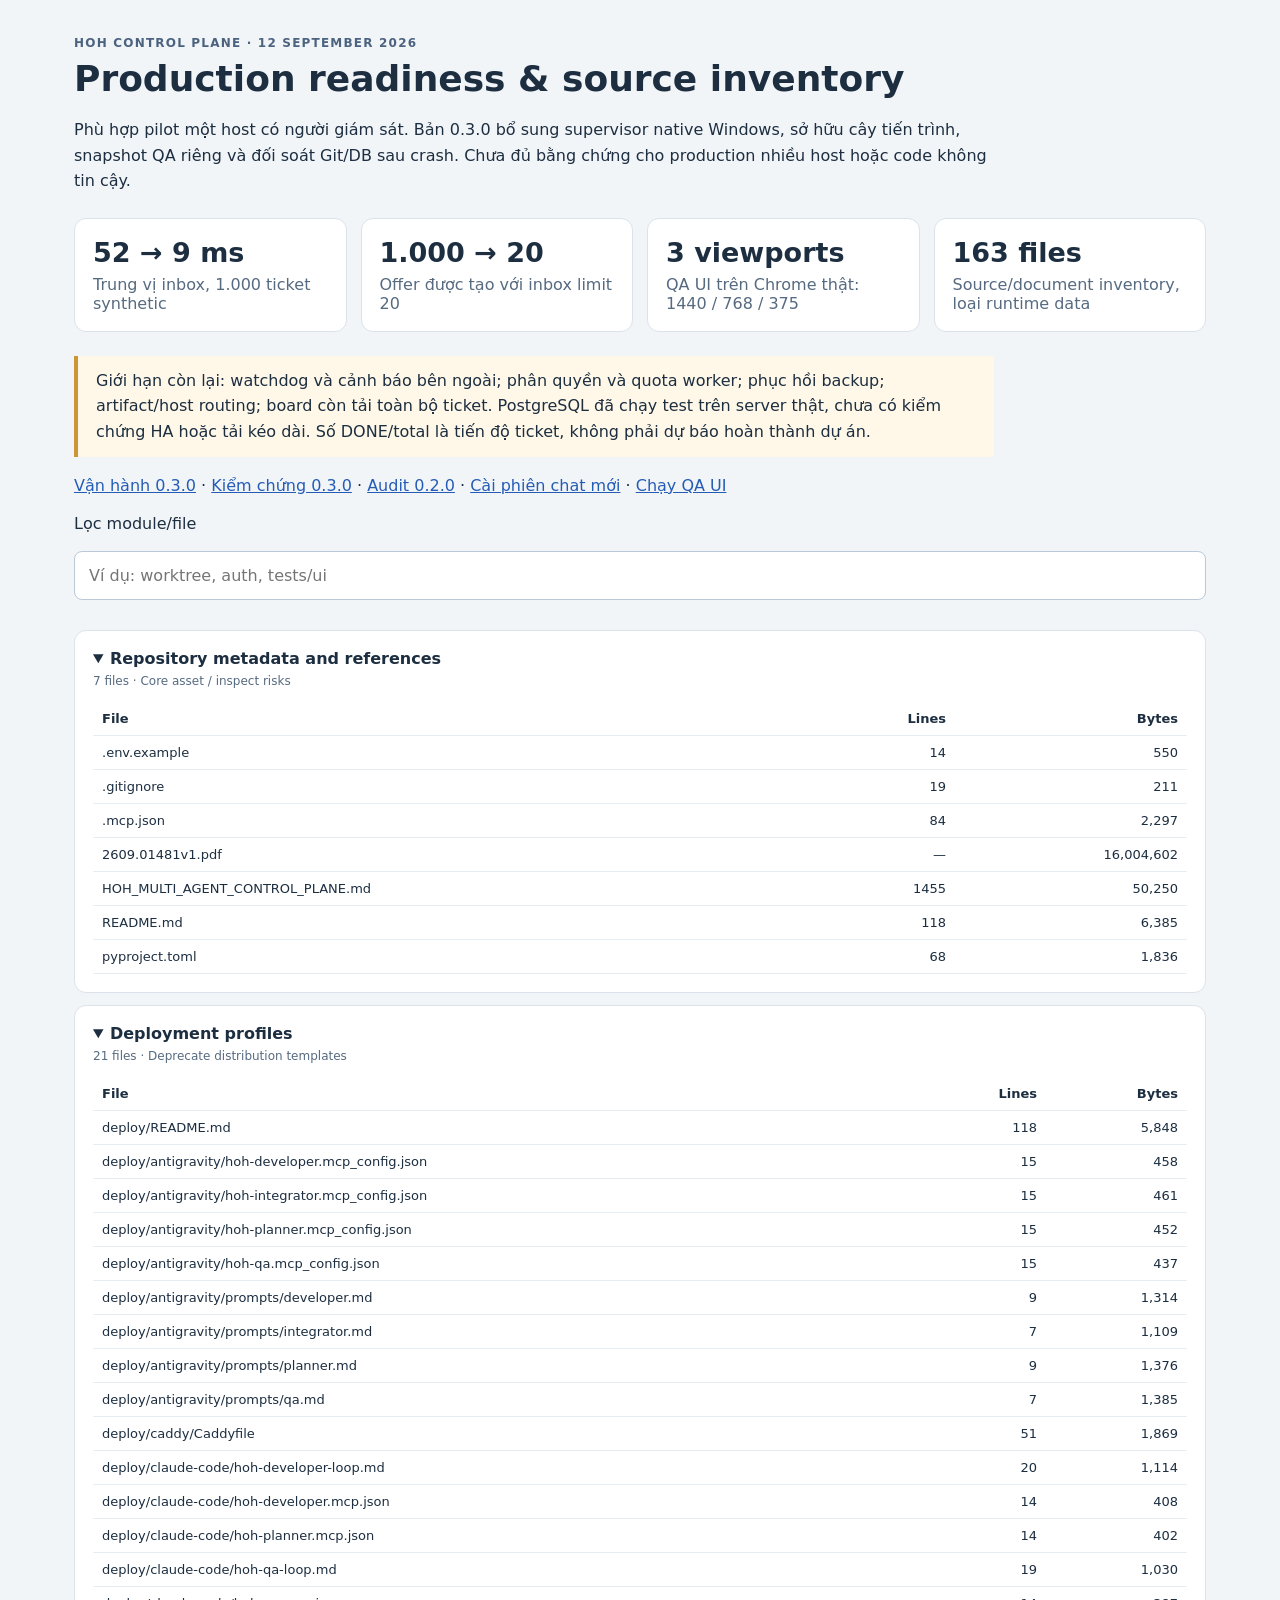
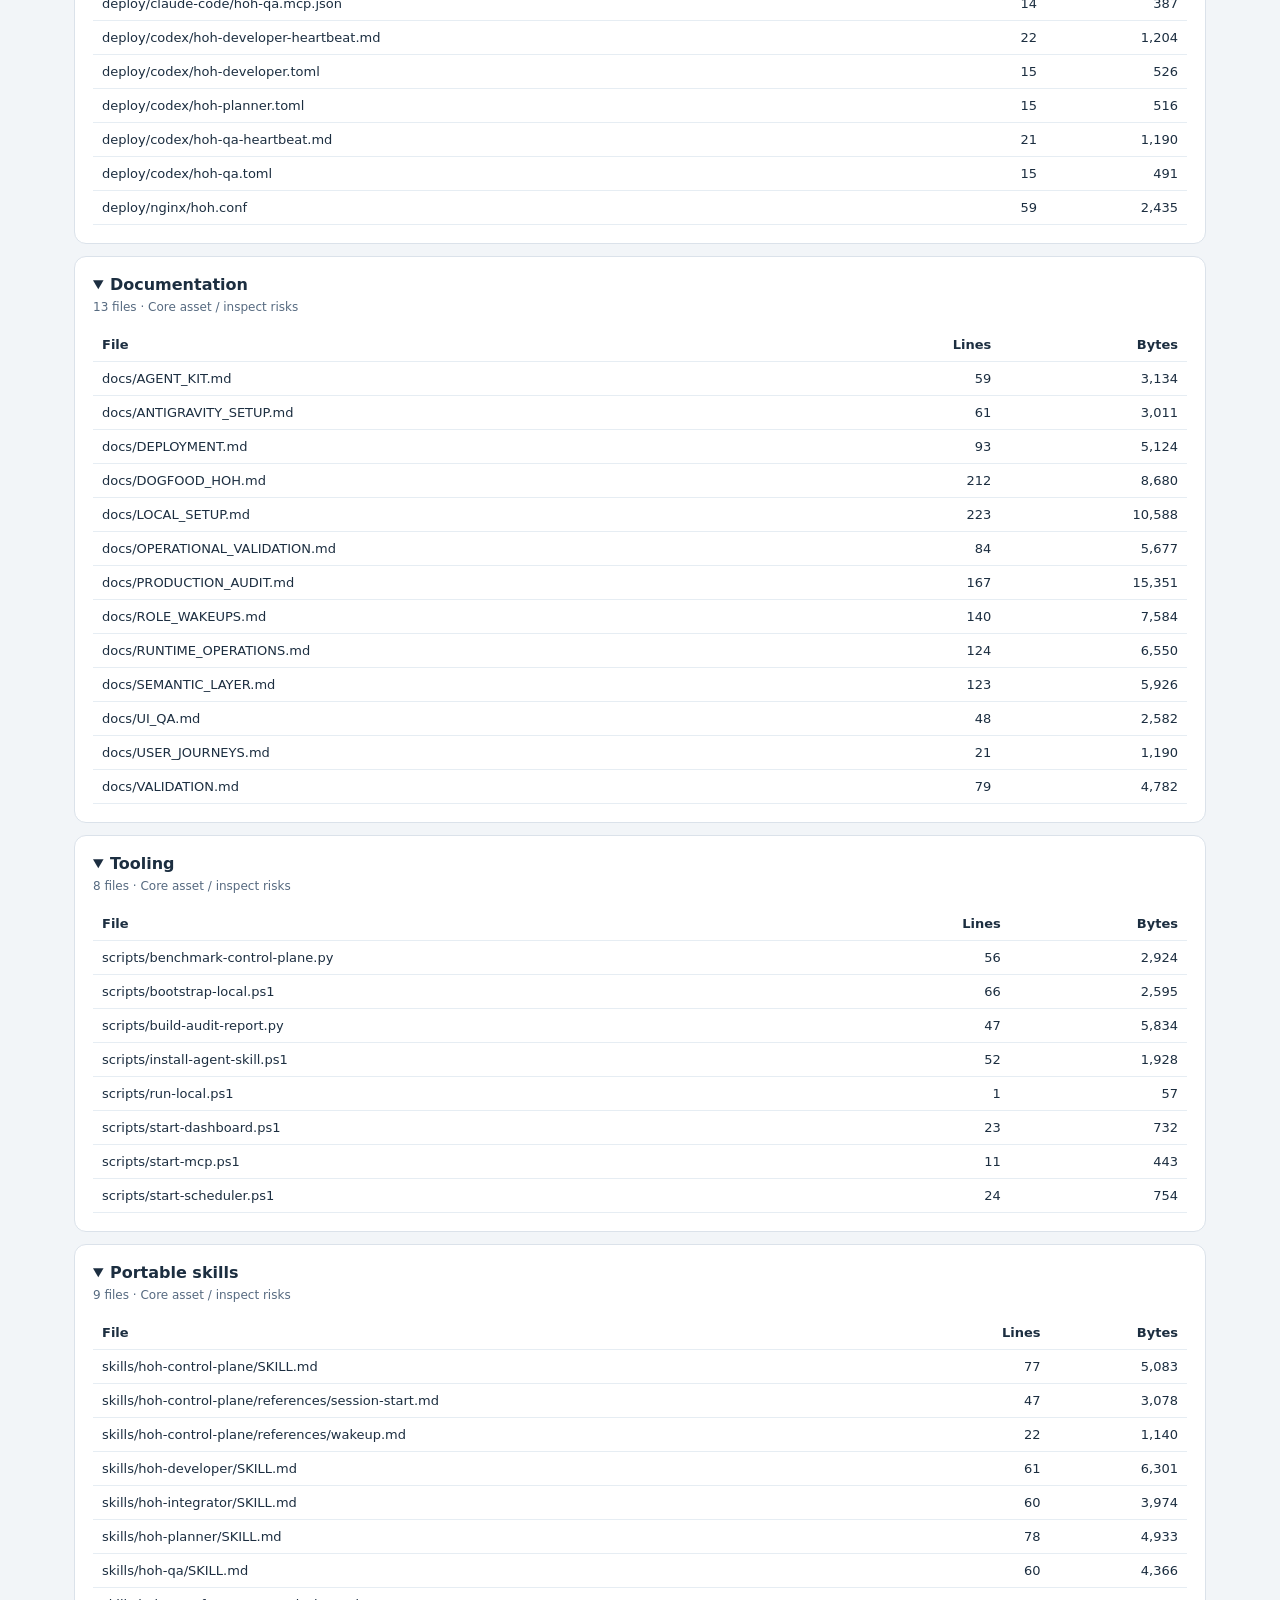
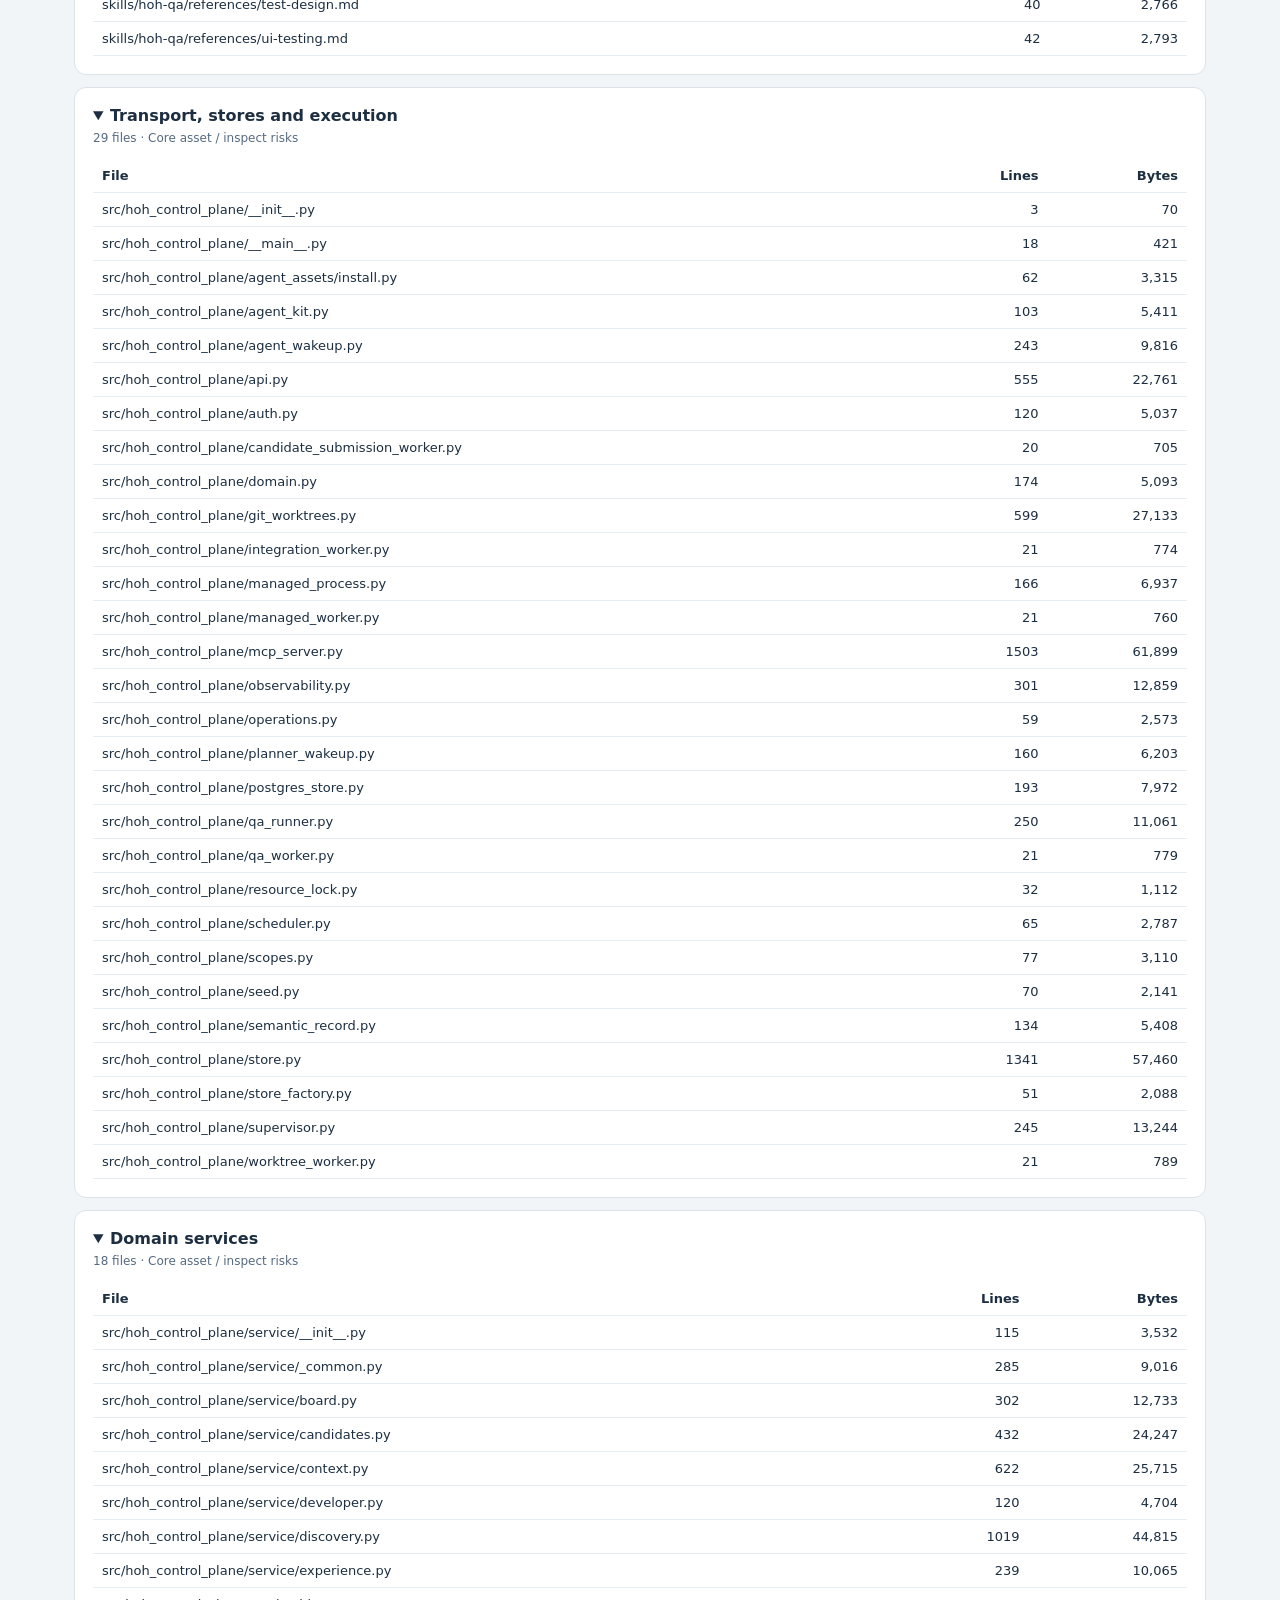
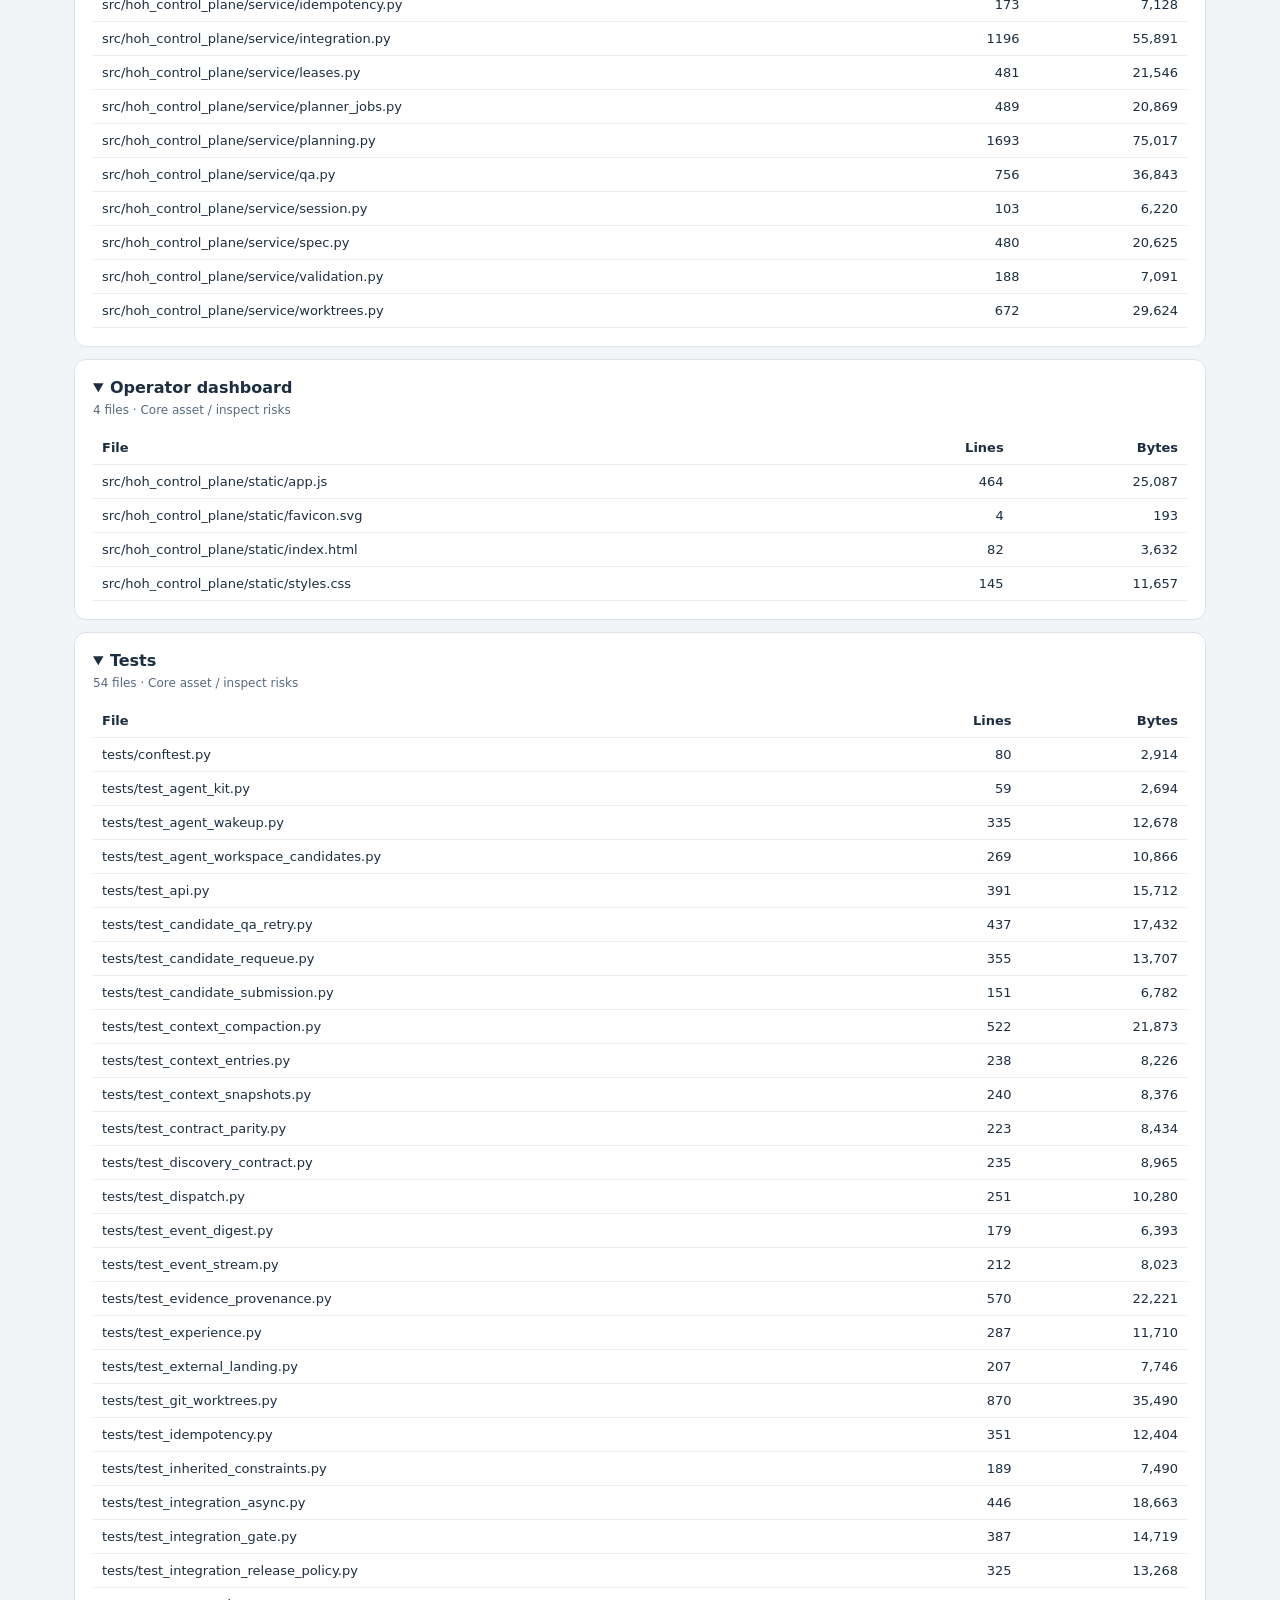
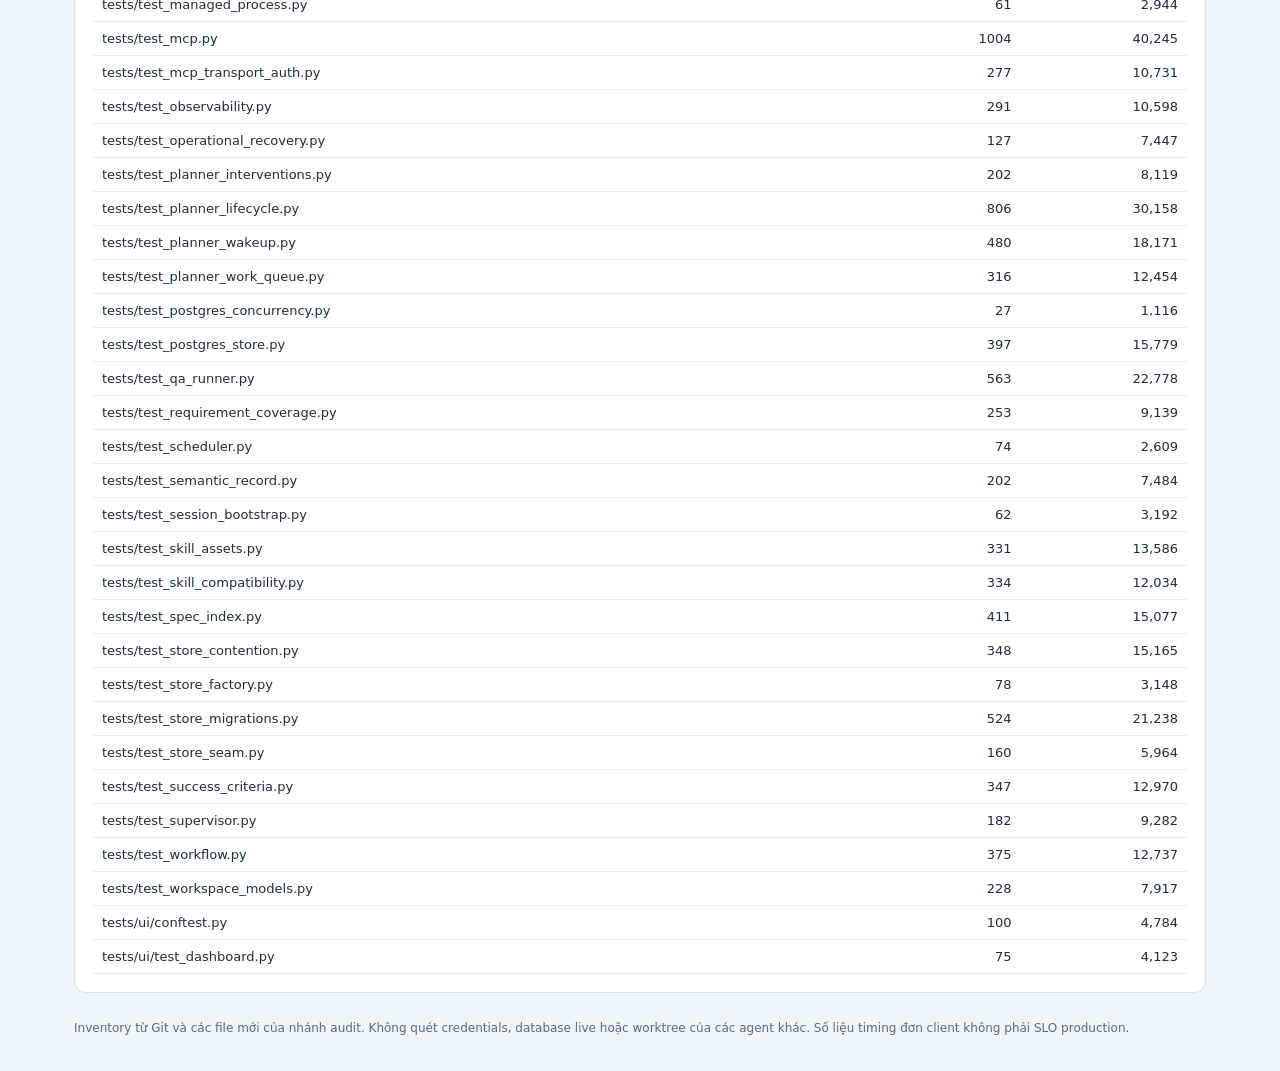
==== commit 54d1c8ee: "release: document native recovery operations and package 0.3.0" ====
--- a/docs/PRODUCTION_AUDIT.html
+++ b/docs/PRODUCTION_AUDIT.html
@@ -3,19 +3,19 @@
 :root{font-family:Segoe UI,system-ui,sans-serif;color:#1c2e40;background:#f2f5f8}*{box-sizing:border-box}body{margin:0}main{max-width:1180px;margin:auto;padding:36px 24px}h1{font-size:36px;margin:8px 0 18px}p{line-height:1.6;max-width:920px}.eyebrow{color:#4c6380;letter-spacing:.1em;font-size:12px;font-weight:700}.cards{display:grid;grid-template-columns:repeat(auto-fit,minmax(200px,1fr));gap:14px;margin:24px 0}.card,details{background:white;border:1px solid #dbe2ea;border-radius:12px;padding:18px}.card strong{display:block;font-size:27px;margin-bottom:7px}.card span,small{color:#566a80}a{color:#245cb5}input{width:100%;padding:14px;border:1px solid #bac8d8;border-radius:8px;font:inherit;margin:18px 0}details{margin:12px 0}summary{cursor:pointer;font-weight:650}small{display:block;font-size:12px;font-weight:400;margin-top:6px}table{border-collapse:collapse;width:100%;margin-top:14px;font-size:13px}td,th{padding:9px;text-align:left;border-bottom:1px solid #e6edf3}td:first-child{overflow-wrap:anywhere}td:not(:first-child),th:not(:first-child){text-align:right;white-space:nowrap}.note{border-left:4px solid #cb9636;padding:12px 18px;background:#fff8e8}footer{color:#566a80;font-size:12px;margin-top:28px}
 </style><main><div class="eyebrow">HOH CONTROL PLANE · 12 SEPTEMBER 2026</div>
 <h1>Production readiness & source inventory</h1>
-<p>Phù hợp pilot một host có người giám sát. Chưa đủ bằng chứng cho production nhiều host hoặc code không tin cậy. Các thay đổi tập trung vào auth, khởi động phiên, worktree, QA và giới hạn inbox.</p>
-<div class="cards"><div class="card"><strong>52 → 9 ms</strong><span>Trung vị inbox, 1.000 ticket synthetic</span></div><div class="card"><strong>1.000 → 20</strong><span>Offer được tạo với inbox limit 20</span></div><div class="card"><strong>3 viewports</strong><span>QA UI trên Chrome thật: 1440 / 768 / 375</span></div><div class="card"><strong>153 files</strong><span>Source/document inventory, loại runtime data</span></div></div>
-<p class="note">Giới hạn còn lại: worker sandbox và supervision; đối soát Git/DB sau crash; PostgreSQL cần conformance trên server thật; artifact/host routing; board còn tải toàn bộ ticket. Số DONE/total là tiến độ ticket, không phải dự báo hoàn thành dự án.</p>
-<p><a href="PRODUCTION_AUDIT.md">Báo cáo và mức ưu tiên</a> · <a href="VALIDATION.md">Kết quả kiểm chứng</a> · <a href="AGENT_KIT.md">Cài phiên chat mới</a> · <a href="UI_QA.md">Chạy QA UI</a></p>
+<p>Phù hợp pilot một host có người giám sát. Bản 0.3.0 bổ sung supervisor native Windows, sở hữu cây tiến trình, snapshot QA riêng và đối soát Git/DB sau crash. Chưa đủ bằng chứng cho production nhiều host hoặc code không tin cậy.</p>
+<div class="cards"><div class="card"><strong>52 → 9 ms</strong><span>Trung vị inbox, 1.000 ticket synthetic</span></div><div class="card"><strong>1.000 → 20</strong><span>Offer được tạo với inbox limit 20</span></div><div class="card"><strong>3 viewports</strong><span>QA UI trên Chrome thật: 1440 / 768 / 375</span></div><div class="card"><strong>163 files</strong><span>Source/document inventory, loại runtime data</span></div></div>
+<p class="note">Giới hạn còn lại: watchdog và cảnh báo bên ngoài; phân quyền và quota worker; phục hồi backup; artifact/host routing; board còn tải toàn bộ ticket. PostgreSQL đã chạy test trên server thật, chưa có kiểm chứng HA hoặc tải kéo dài. Số DONE/total là tiến độ ticket, không phải dự báo hoàn thành dự án.</p>
+<p><a href="RUNTIME_OPERATIONS.md">Vận hành 0.3.0</a> · <a href="OPERATIONAL_VALIDATION.md">Kiểm chứng 0.3.0</a> · <a href="PRODUCTION_AUDIT.md">Audit 0.2.0</a> · <a href="AGENT_KIT.md">Cài phiên chat mới</a> · <a href="UI_QA.md">Chạy QA UI</a></p>
 <label for="filter">Lọc module/file</label><input id="filter" placeholder="Ví dụ: worktree, auth, tests/ui" autocomplete="off">
-<details open class="module"><summary>Repository metadata and references <small>7 files · Core asset / inspect risks</small></summary><table><thead><tr><th>File</th><th>Lines</th><th>Bytes</th></tr></thead><tbody><tr data-path=".env.example"><td>.env.example</td><td>12</td><td>449</td></tr><tr data-path=".gitignore"><td>.gitignore</td><td>18</td><td>198</td></tr><tr data-path=".mcp.json"><td>.mcp.json</td><td>84</td><td>2,297</td></tr><tr data-path="2609.01481v1.pdf"><td>2609.01481v1.pdf</td><td>—</td><td>16,004,602</td></tr><tr data-path="HOH_MULTI_AGENT_CONTROL_PLANE.md"><td>HOH_MULTI_AGENT_CONTROL_PLANE.md</td><td>1455</td><td>50,250</td></tr><tr data-path="README.md"><td>README.md</td><td>114</td><td>6,164</td></tr><tr data-path="pyproject.toml"><td>pyproject.toml</td><td>65</td><td>1,704</td></tr></tbody></table></details>
-<details open class="module"><summary>Deployment profiles <small>21 files · Deprecate distribution templates</small></summary><table><thead><tr><th>File</th><th>Lines</th><th>Bytes</th></tr></thead><tbody><tr data-path="deploy/README.md"><td>deploy/README.md</td><td>118</td><td>5,840</td></tr><tr data-path="deploy/antigravity/hoh-developer.mcp_config.json"><td>deploy/antigravity/hoh-developer.mcp_config.json</td><td>15</td><td>458</td></tr><tr data-path="deploy/antigravity/hoh-integrator.mcp_config.json"><td>deploy/antigravity/hoh-integrator.mcp_config.json</td><td>15</td><td>461</td></tr><tr data-path="deploy/antigravity/hoh-planner.mcp_config.json"><td>deploy/antigravity/hoh-planner.mcp_config.json</td><td>15</td><td>452</td></tr><tr data-path="deploy/antigravity/hoh-qa.mcp_config.json"><td>deploy/antigravity/hoh-qa.mcp_config.json</td><td>15</td><td>437</td></tr><tr data-path="deploy/antigravity/prompts/developer.md"><td>deploy/antigravity/prompts/developer.md</td><td>9</td><td>1,314</td></tr><tr data-path="deploy/antigravity/prompts/integrator.md"><td>deploy/antigravity/prompts/integrator.md</td><td>7</td><td>1,109</td></tr><tr data-path="deploy/antigravity/prompts/planner.md"><td>deploy/antigravity/prompts/planner.md</td><td>9</td><td>1,376</td></tr><tr data-path="deploy/antigravity/prompts/qa.md"><td>deploy/antigravity/prompts/qa.md</td><td>7</td><td>1,385</td></tr><tr data-path="deploy/caddy/Caddyfile"><td>deploy/caddy/Caddyfile</td><td>51</td><td>1,869</td></tr><tr data-path="deploy/claude-code/hoh-developer-loop.md"><td>deploy/claude-code/hoh-developer-loop.md</td><td>20</td><td>1,114</td></tr><tr data-path="deploy/claude-code/hoh-developer.mcp.json"><td>deploy/claude-code/hoh-developer.mcp.json</td><td>14</td><td>408</td></tr><tr data-path="deploy/claude-code/hoh-planner.mcp.json"><td>deploy/claude-code/hoh-planner.mcp.json</td><td>14</td><td>402</td></tr><tr data-path="deploy/claude-code/hoh-qa-loop.md"><td>deploy/claude-code/hoh-qa-loop.md</td><td>19</td><td>1,030</td></tr><tr data-path="deploy/claude-code/hoh-qa.mcp.json"><td>deploy/claude-code/hoh-qa.mcp.json</td><td>14</td><td>387</td></tr><tr data-path="deploy/codex/hoh-developer-heartbeat.md"><td>deploy/codex/hoh-developer-heartbeat.md</td><td>22</td><td>1,204</td></tr><tr data-path="deploy/codex/hoh-developer.toml"><td>deploy/codex/hoh-developer.toml</td><td>15</td><td>526</td></tr><tr data-path="deploy/codex/hoh-planner.toml"><td>deploy/codex/hoh-planner.toml</td><td>15</td><td>516</td></tr><tr data-path="deploy/codex/hoh-qa-heartbeat.md"><td>deploy/codex/hoh-qa-heartbeat.md</td><td>21</td><td>1,190</td></tr><tr data-path="deploy/codex/hoh-qa.toml"><td>deploy/codex/hoh-qa.toml</td><td>15</td><td>491</td></tr><tr data-path="deploy/nginx/hoh.conf"><td>deploy/nginx/hoh.conf</td><td>59</td><td>2,435</td></tr></tbody></table></details>
-<details open class="module"><summary>Documentation <small>11 files · Core asset / inspect risks</small></summary><table><thead><tr><th>File</th><th>Lines</th><th>Bytes</th></tr></thead><tbody><tr data-path="docs/AGENT_KIT.md"><td>docs/AGENT_KIT.md</td><td>59</td><td>3,076</td></tr><tr data-path="docs/ANTIGRAVITY_SETUP.md"><td>docs/ANTIGRAVITY_SETUP.md</td><td>61</td><td>3,011</td></tr><tr data-path="docs/DEPLOYMENT.md"><td>docs/DEPLOYMENT.md</td><td>87</td><td>4,633</td></tr><tr data-path="docs/DOGFOOD_HOH.md"><td>docs/DOGFOOD_HOH.md</td><td>212</td><td>8,680</td></tr><tr data-path="docs/LOCAL_SETUP.md"><td>docs/LOCAL_SETUP.md</td><td>223</td><td>10,588</td></tr><tr data-path="docs/PRODUCTION_AUDIT.md"><td>docs/PRODUCTION_AUDIT.md</td><td>162</td><td>14,823</td></tr><tr data-path="docs/ROLE_WAKEUPS.md"><td>docs/ROLE_WAKEUPS.md</td><td>140</td><td>7,584</td></tr><tr data-path="docs/SEMANTIC_LAYER.md"><td>docs/SEMANTIC_LAYER.md</td><td>123</td><td>5,926</td></tr><tr data-path="docs/UI_QA.md"><td>docs/UI_QA.md</td><td>48</td><td>2,534</td></tr><tr data-path="docs/USER_JOURNEYS.md"><td>docs/USER_JOURNEYS.md</td><td>21</td><td>1,190</td></tr><tr data-path="docs/VALIDATION.md"><td>docs/VALIDATION.md</td><td>79</td><td>4,703</td></tr></tbody></table></details>
-<details open class="module"><summary>Tooling <small>8 files · Core asset / inspect risks</small></summary><table><thead><tr><th>File</th><th>Lines</th><th>Bytes</th></tr></thead><tbody><tr data-path="scripts/benchmark-control-plane.py"><td>scripts/benchmark-control-plane.py</td><td>56</td><td>2,868</td></tr><tr data-path="scripts/bootstrap-local.ps1"><td>scripts/bootstrap-local.ps1</td><td>66</td><td>2,595</td></tr><tr data-path="scripts/build-audit-report.py"><td>scripts/build-audit-report.py</td><td>47</td><td>5,632</td></tr><tr data-path="scripts/install-agent-skill.ps1"><td>scripts/install-agent-skill.ps1</td><td>52</td><td>1,926</td></tr><tr data-path="scripts/run-local.ps1"><td>scripts/run-local.ps1</td><td>1</td><td>57</td></tr><tr data-path="scripts/start-dashboard.ps1"><td>scripts/start-dashboard.ps1</td><td>23</td><td>732</td></tr><tr data-path="scripts/start-mcp.ps1"><td>scripts/start-mcp.ps1</td><td>11</td><td>443</td></tr><tr data-path="scripts/start-scheduler.ps1"><td>scripts/start-scheduler.ps1</td><td>24</td><td>754</td></tr></tbody></table></details>
-<details open class="module"><summary>Portable skills <small>9 files · Core asset / inspect risks</small></summary><table><thead><tr><th>File</th><th>Lines</th><th>Bytes</th></tr></thead><tbody><tr data-path="skills/hoh-control-plane/SKILL.md"><td>skills/hoh-control-plane/SKILL.md</td><td>77</td><td>5,075</td></tr><tr data-path="skills/hoh-control-plane/references/session-start.md"><td>skills/hoh-control-plane/references/session-start.md</td><td>42</td><td>2,692</td></tr><tr data-path="skills/hoh-control-plane/references/wakeup.md"><td>skills/hoh-control-plane/references/wakeup.md</td><td>22</td><td>1,140</td></tr><tr data-path="skills/hoh-developer/SKILL.md"><td>skills/hoh-developer/SKILL.md</td><td>61</td><td>6,300</td></tr><tr data-path="skills/hoh-integrator/SKILL.md"><td>skills/hoh-integrator/SKILL.md</td><td>60</td><td>3,974</td></tr><tr data-path="skills/hoh-planner/SKILL.md"><td>skills/hoh-planner/SKILL.md</td><td>78</td><td>4,933</td></tr><tr data-path="skills/hoh-qa/SKILL.md"><td>skills/hoh-qa/SKILL.md</td><td>60</td><td>4,366</td></tr><tr data-path="skills/hoh-qa/references/test-design.md"><td>skills/hoh-qa/references/test-design.md</td><td>40</td><td>2,766</td></tr><tr data-path="skills/hoh-qa/references/ui-testing.md"><td>skills/hoh-qa/references/ui-testing.md</td><td>38</td><td>2,557</td></tr></tbody></table></details>
-<details open class="module"><summary>Transport, stores and execution <small>24 files · Core asset / inspect risks</small></summary><table><thead><tr><th>File</th><th>Lines</th><th>Bytes</th></tr></thead><tbody><tr data-path="src/hoh_control_plane/__init__.py"><td>src/hoh_control_plane/__init__.py</td><td>3</td><td>70</td></tr><tr data-path="src/hoh_control_plane/__main__.py"><td>src/hoh_control_plane/__main__.py</td><td>18</td><td>421</td></tr><tr data-path="src/hoh_control_plane/agent_assets/install.py"><td>src/hoh_control_plane/agent_assets/install.py</td><td>62</td><td>3,253</td></tr><tr data-path="src/hoh_control_plane/agent_kit.py"><td>src/hoh_control_plane/agent_kit.py</td><td>103</td><td>5,308</td></tr><tr data-path="src/hoh_control_plane/agent_wakeup.py"><td>src/hoh_control_plane/agent_wakeup.py</td><td>243</td><td>9,816</td></tr><tr data-path="src/hoh_control_plane/api.py"><td>src/hoh_control_plane/api.py</td><td>555</td><td>22,727</td></tr><tr data-path="src/hoh_control_plane/auth.py"><td>src/hoh_control_plane/auth.py</td><td>120</td><td>5,031</td></tr><tr data-path="src/hoh_control_plane/candidate_submission_worker.py"><td>src/hoh_control_plane/candidate_submission_worker.py</td><td>20</td><td>705</td></tr><tr data-path="src/hoh_control_plane/domain.py"><td>src/hoh_control_plane/domain.py</td><td>174</td><td>5,093</td></tr><tr data-path="src/hoh_control_plane/git_worktrees.py"><td>src/hoh_control_plane/git_worktrees.py</td><td>578</td><td>25,924</td></tr><tr data-path="src/hoh_control_plane/integration_worker.py"><td>src/hoh_control_plane/integration_worker.py</td><td>21</td><td>774</td></tr><tr data-path="src/hoh_control_plane/mcp_server.py"><td>src/hoh_control_plane/mcp_server.py</td><td>1488</td><td>61,354</td></tr><tr data-path="src/hoh_control_plane/observability.py"><td>src/hoh_control_plane/observability.py</td><td>301</td><td>12,859</td></tr><tr data-path="src/hoh_control_plane/planner_wakeup.py"><td>src/hoh_control_plane/planner_wakeup.py</td><td>160</td><td>6,203</td></tr><tr data-path="src/hoh_control_plane/postgres_store.py"><td>src/hoh_control_plane/postgres_store.py</td><td>193</td><td>7,958</td></tr><tr data-path="src/hoh_control_plane/qa_runner.py"><td>src/hoh_control_plane/qa_runner.py</td><td>255</td><td>11,086</td></tr><tr data-path="src/hoh_control_plane/qa_worker.py"><td>src/hoh_control_plane/qa_worker.py</td><td>21</td><td>779</td></tr><tr data-path="src/hoh_control_plane/scheduler.py"><td>src/hoh_control_plane/scheduler.py</td><td>65</td><td>2,787</td></tr><tr data-path="src/hoh_control_plane/scopes.py"><td>src/hoh_control_plane/scopes.py</td><td>77</td><td>3,110</td></tr><tr data-path="src/hoh_control_plane/seed.py"><td>src/hoh_control_plane/seed.py</td><td>70</td><td>2,141</td></tr><tr data-path="src/hoh_control_plane/semantic_record.py"><td>src/hoh_control_plane/semantic_record.py</td><td>134</td><td>5,408</td></tr><tr data-path="src/hoh_control_plane/store.py"><td>src/hoh_control_plane/store.py</td><td>1305</td><td>56,257</td></tr><tr data-path="src/hoh_control_plane/store_factory.py"><td>src/hoh_control_plane/store_factory.py</td><td>51</td><td>2,088</td></tr><tr data-path="src/hoh_control_plane/worktree_worker.py"><td>src/hoh_control_plane/worktree_worker.py</td><td>21</td><td>789</td></tr></tbody></table></details>
-<details open class="module"><summary>Domain services <small>18 files · Core asset / inspect risks</small></summary><table><thead><tr><th>File</th><th>Lines</th><th>Bytes</th></tr></thead><tbody><tr data-path="src/hoh_control_plane/service/__init__.py"><td>src/hoh_control_plane/service/__init__.py</td><td>115</td><td>3,528</td></tr><tr data-path="src/hoh_control_plane/service/_common.py"><td>src/hoh_control_plane/service/_common.py</td><td>285</td><td>9,016</td></tr><tr data-path="src/hoh_control_plane/service/board.py"><td>src/hoh_control_plane/service/board.py</td><td>302</td><td>12,733</td></tr><tr data-path="src/hoh_control_plane/service/candidates.py"><td>src/hoh_control_plane/service/candidates.py</td><td>432</td><td>24,247</td></tr><tr data-path="src/hoh_control_plane/service/context.py"><td>src/hoh_control_plane/service/context.py</td><td>622</td><td>25,715</td></tr><tr data-path="src/hoh_control_plane/service/developer.py"><td>src/hoh_control_plane/service/developer.py</td><td>120</td><td>4,704</td></tr><tr data-path="src/hoh_control_plane/service/discovery.py"><td>src/hoh_control_plane/service/discovery.py</td><td>1019</td><td>44,786</td></tr><tr data-path="src/hoh_control_plane/service/experience.py"><td>src/hoh_control_plane/service/experience.py</td><td>239</td><td>10,065</td></tr><tr data-path="src/hoh_control_plane/service/idempotency.py"><td>src/hoh_control_plane/service/idempotency.py</td><td>173</td><td>7,128</td></tr><tr data-path="src/hoh_control_plane/service/integration.py"><td>src/hoh_control_plane/service/integration.py</td><td>1113</td><td>50,099</td></tr><tr data-path="src/hoh_control_plane/service/leases.py"><td>src/hoh_control_plane/service/leases.py</td><td>475</td><td>20,955</td></tr><tr data-path="src/hoh_control_plane/service/planner_jobs.py"><td>src/hoh_control_plane/service/planner_jobs.py</td><td>489</td><td>20,866</td></tr><tr data-path="src/hoh_control_plane/service/planning.py"><td>src/hoh_control_plane/service/planning.py</td><td>1693</td><td>75,017</td></tr><tr data-path="src/hoh_control_plane/service/qa.py"><td>src/hoh_control_plane/service/qa.py</td><td>757</td><td>36,904</td></tr><tr data-path="src/hoh_control_plane/service/session.py"><td>src/hoh_control_plane/service/session.py</td><td>103</td><td>6,117</td></tr><tr data-path="src/hoh_control_plane/service/spec.py"><td>src/hoh_control_plane/service/spec.py</td><td>480</td><td>20,625</td></tr><tr data-path="src/hoh_control_plane/service/validation.py"><td>src/hoh_control_plane/service/validation.py</td><td>188</td><td>7,091</td></tr><tr data-path="src/hoh_control_plane/service/worktrees.py"><td>src/hoh_control_plane/service/worktrees.py</td><td>663</td><td>28,743</td></tr></tbody></table></details>
-<details open class="module"><summary>Operator dashboard <small>4 files · Core asset / inspect risks</small></summary><table><thead><tr><th>File</th><th>Lines</th><th>Bytes</th></tr></thead><tbody><tr data-path="src/hoh_control_plane/static/app.js"><td>src/hoh_control_plane/static/app.js</td><td>464</td><td>25,044</td></tr><tr data-path="src/hoh_control_plane/static/favicon.svg"><td>src/hoh_control_plane/static/favicon.svg</td><td>4</td><td>193</td></tr><tr data-path="src/hoh_control_plane/static/index.html"><td>src/hoh_control_plane/static/index.html</td><td>82</td><td>3,630</td></tr><tr data-path="src/hoh_control_plane/static/styles.css"><td>src/hoh_control_plane/static/styles.css</td><td>145</td><td>11,652</td></tr></tbody></table></details>
-<details open class="module"><summary>Tests <small>51 files · Core asset / inspect risks</small></summary><table><thead><tr><th>File</th><th>Lines</th><th>Bytes</th></tr></thead><tbody><tr data-path="tests/conftest.py"><td>tests/conftest.py</td><td>80</td><td>2,900</td></tr><tr data-path="tests/test_agent_kit.py"><td>tests/test_agent_kit.py</td><td>59</td><td>2,635</td></tr><tr data-path="tests/test_agent_wakeup.py"><td>tests/test_agent_wakeup.py</td><td>335</td><td>12,678</td></tr><tr data-path="tests/test_agent_workspace_candidates.py"><td>tests/test_agent_workspace_candidates.py</td><td>269</td><td>10,845</td></tr><tr data-path="tests/test_api.py"><td>tests/test_api.py</td><td>391</td><td>15,700</td></tr><tr data-path="tests/test_candidate_qa_retry.py"><td>tests/test_candidate_qa_retry.py</td><td>437</td><td>17,432</td></tr><tr data-path="tests/test_candidate_requeue.py"><td>tests/test_candidate_requeue.py</td><td>355</td><td>13,707</td></tr><tr data-path="tests/test_candidate_submission.py"><td>tests/test_candidate_submission.py</td><td>151</td><td>6,782</td></tr><tr data-path="tests/test_context_compaction.py"><td>tests/test_context_compaction.py</td><td>522</td><td>21,873</td></tr><tr data-path="tests/test_context_entries.py"><td>tests/test_context_entries.py</td><td>238</td><td>8,226</td></tr><tr data-path="tests/test_context_snapshots.py"><td>tests/test_context_snapshots.py</td><td>240</td><td>8,376</td></tr><tr data-path="tests/test_contract_parity.py"><td>tests/test_contract_parity.py</td><td>223</td><td>8,434</td></tr><tr data-path="tests/test_discovery_contract.py"><td>tests/test_discovery_contract.py</td><td>235</td><td>8,965</td></tr><tr data-path="tests/test_dispatch.py"><td>tests/test_dispatch.py</td><td>251</td><td>10,264</td></tr><tr data-path="tests/test_event_digest.py"><td>tests/test_event_digest.py</td><td>179</td><td>6,393</td></tr><tr data-path="tests/test_event_stream.py"><td>tests/test_event_stream.py</td><td>212</td><td>8,015</td></tr><tr data-path="tests/test_evidence_provenance.py"><td>tests/test_evidence_provenance.py</td><td>570</td><td>22,221</td></tr><tr data-path="tests/test_experience.py"><td>tests/test_experience.py</td><td>287</td><td>11,710</td></tr><tr data-path="tests/test_external_landing.py"><td>tests/test_external_landing.py</td><td>207</td><td>7,746</td></tr><tr data-path="tests/test_git_worktrees.py"><td>tests/test_git_worktrees.py</td><td>870</td><td>35,443</td></tr><tr data-path="tests/test_idempotency.py"><td>tests/test_idempotency.py</td><td>351</td><td>12,404</td></tr><tr data-path="tests/test_inherited_constraints.py"><td>tests/test_inherited_constraints.py</td><td>189</td><td>7,490</td></tr><tr data-path="tests/test_integration_async.py"><td>tests/test_integration_async.py</td><td>446</td><td>18,663</td></tr><tr data-path="tests/test_integration_gate.py"><td>tests/test_integration_gate.py</td><td>387</td><td>14,719</td></tr><tr data-path="tests/test_integration_release_policy.py"><td>tests/test_integration_release_policy.py</td><td>325</td><td>13,268</td></tr><tr data-path="tests/test_mcp.py"><td>tests/test_mcp.py</td><td>1004</td><td>40,245</td></tr><tr data-path="tests/test_mcp_transport_auth.py"><td>tests/test_mcp_transport_auth.py</td><td>277</td><td>10,669</td></tr><tr data-path="tests/test_observability.py"><td>tests/test_observability.py</td><td>291</td><td>10,598</td></tr><tr data-path="tests/test_planner_interventions.py"><td>tests/test_planner_interventions.py</td><td>202</td><td>8,119</td></tr><tr data-path="tests/test_planner_lifecycle.py"><td>tests/test_planner_lifecycle.py</td><td>806</td><td>30,158</td></tr><tr data-path="tests/test_planner_wakeup.py"><td>tests/test_planner_wakeup.py</td><td>480</td><td>18,171</td></tr><tr data-path="tests/test_planner_work_queue.py"><td>tests/test_planner_work_queue.py</td><td>316</td><td>12,454</td></tr><tr data-path="tests/test_postgres_concurrency.py"><td>tests/test_postgres_concurrency.py</td><td>27</td><td>1,089</td></tr><tr data-path="tests/test_postgres_store.py"><td>tests/test_postgres_store.py</td><td>397</td><td>15,779</td></tr><tr data-path="tests/test_qa_runner.py"><td>tests/test_qa_runner.py</td><td>564</td><td>22,654</td></tr><tr data-path="tests/test_requirement_coverage.py"><td>tests/test_requirement_coverage.py</td><td>253</td><td>9,139</td></tr><tr data-path="tests/test_scheduler.py"><td>tests/test_scheduler.py</td><td>74</td><td>2,609</td></tr><tr data-path="tests/test_semantic_record.py"><td>tests/test_semantic_record.py</td><td>202</td><td>7,484</td></tr><tr data-path="tests/test_session_bootstrap.py"><td>tests/test_session_bootstrap.py</td><td>62</td><td>3,130</td></tr><tr data-path="tests/test_skill_assets.py"><td>tests/test_skill_assets.py</td><td>331</td><td>13,586</td></tr><tr data-path="tests/test_skill_compatibility.py"><td>tests/test_skill_compatibility.py</td><td>334</td><td>12,034</td></tr><tr data-path="tests/test_spec_index.py"><td>tests/test_spec_index.py</td><td>411</td><td>15,077</td></tr><tr data-path="tests/test_store_contention.py"><td>tests/test_store_contention.py</td><td>348</td><td>15,165</td></tr><tr data-path="tests/test_store_factory.py"><td>tests/test_store_factory.py</td><td>78</td><td>3,148</td></tr><tr data-path="tests/test_store_migrations.py"><td>tests/test_store_migrations.py</td><td>524</td><td>21,238</td></tr><tr data-path="tests/test_store_seam.py"><td>tests/test_store_seam.py</td><td>160</td><td>5,964</td></tr><tr data-path="tests/test_success_criteria.py"><td>tests/test_success_criteria.py</td><td>347</td><td>12,970</td></tr><tr data-path="tests/test_workflow.py"><td>tests/test_workflow.py</td><td>375</td><td>12,737</td></tr><tr data-path="tests/test_workspace_models.py"><td>tests/test_workspace_models.py</td><td>228</td><td>7,917</td></tr><tr data-path="tests/ui/conftest.py"><td>tests/ui/conftest.py</td><td>100</td><td>4,684</td></tr><tr data-path="tests/ui/test_dashboard.py"><td>tests/ui/test_dashboard.py</td><td>75</td><td>4,048</td></tr></tbody></table></details>
+<details open class="module"><summary>Repository metadata and references <small>7 files · Core asset / inspect risks</small></summary><table><thead><tr><th>File</th><th>Lines</th><th>Bytes</th></tr></thead><tbody><tr data-path=".env.example"><td>.env.example</td><td>14</td><td>550</td></tr><tr data-path=".gitignore"><td>.gitignore</td><td>19</td><td>211</td></tr><tr data-path=".mcp.json"><td>.mcp.json</td><td>84</td><td>2,297</td></tr><tr data-path="2609.01481v1.pdf"><td>2609.01481v1.pdf</td><td>—</td><td>16,004,602</td></tr><tr data-path="HOH_MULTI_AGENT_CONTROL_PLANE.md"><td>HOH_MULTI_AGENT_CONTROL_PLANE.md</td><td>1455</td><td>50,250</td></tr><tr data-path="README.md"><td>README.md</td><td>118</td><td>6,385</td></tr><tr data-path="pyproject.toml"><td>pyproject.toml</td><td>68</td><td>1,836</td></tr></tbody></table></details>
+<details open class="module"><summary>Deployment profiles <small>21 files · Deprecate distribution templates</small></summary><table><thead><tr><th>File</th><th>Lines</th><th>Bytes</th></tr></thead><tbody><tr data-path="deploy/README.md"><td>deploy/README.md</td><td>118</td><td>5,848</td></tr><tr data-path="deploy/antigravity/hoh-developer.mcp_config.json"><td>deploy/antigravity/hoh-developer.mcp_config.json</td><td>15</td><td>458</td></tr><tr data-path="deploy/antigravity/hoh-integrator.mcp_config.json"><td>deploy/antigravity/hoh-integrator.mcp_config.json</td><td>15</td><td>461</td></tr><tr data-path="deploy/antigravity/hoh-planner.mcp_config.json"><td>deploy/antigravity/hoh-planner.mcp_config.json</td><td>15</td><td>452</td></tr><tr data-path="deploy/antigravity/hoh-qa.mcp_config.json"><td>deploy/antigravity/hoh-qa.mcp_config.json</td><td>15</td><td>437</td></tr><tr data-path="deploy/antigravity/prompts/developer.md"><td>deploy/antigravity/prompts/developer.md</td><td>9</td><td>1,314</td></tr><tr data-path="deploy/antigravity/prompts/integrator.md"><td>deploy/antigravity/prompts/integrator.md</td><td>7</td><td>1,109</td></tr><tr data-path="deploy/antigravity/prompts/planner.md"><td>deploy/antigravity/prompts/planner.md</td><td>9</td><td>1,376</td></tr><tr data-path="deploy/antigravity/prompts/qa.md"><td>deploy/antigravity/prompts/qa.md</td><td>7</td><td>1,385</td></tr><tr data-path="deploy/caddy/Caddyfile"><td>deploy/caddy/Caddyfile</td><td>51</td><td>1,869</td></tr><tr data-path="deploy/claude-code/hoh-developer-loop.md"><td>deploy/claude-code/hoh-developer-loop.md</td><td>20</td><td>1,114</td></tr><tr data-path="deploy/claude-code/hoh-developer.mcp.json"><td>deploy/claude-code/hoh-developer.mcp.json</td><td>14</td><td>408</td></tr><tr data-path="deploy/claude-code/hoh-planner.mcp.json"><td>deploy/claude-code/hoh-planner.mcp.json</td><td>14</td><td>402</td></tr><tr data-path="deploy/claude-code/hoh-qa-loop.md"><td>deploy/claude-code/hoh-qa-loop.md</td><td>19</td><td>1,030</td></tr><tr data-path="deploy/claude-code/hoh-qa.mcp.json"><td>deploy/claude-code/hoh-qa.mcp.json</td><td>14</td><td>387</td></tr><tr data-path="deploy/codex/hoh-developer-heartbeat.md"><td>deploy/codex/hoh-developer-heartbeat.md</td><td>22</td><td>1,204</td></tr><tr data-path="deploy/codex/hoh-developer.toml"><td>deploy/codex/hoh-developer.toml</td><td>15</td><td>526</td></tr><tr data-path="deploy/codex/hoh-planner.toml"><td>deploy/codex/hoh-planner.toml</td><td>15</td><td>516</td></tr><tr data-path="deploy/codex/hoh-qa-heartbeat.md"><td>deploy/codex/hoh-qa-heartbeat.md</td><td>21</td><td>1,190</td></tr><tr data-path="deploy/codex/hoh-qa.toml"><td>deploy/codex/hoh-qa.toml</td><td>15</td><td>491</td></tr><tr data-path="deploy/nginx/hoh.conf"><td>deploy/nginx/hoh.conf</td><td>59</td><td>2,435</td></tr></tbody></table></details>
+<details open class="module"><summary>Documentation <small>13 files · Core asset / inspect risks</small></summary><table><thead><tr><th>File</th><th>Lines</th><th>Bytes</th></tr></thead><tbody><tr data-path="docs/AGENT_KIT.md"><td>docs/AGENT_KIT.md</td><td>59</td><td>3,134</td></tr><tr data-path="docs/ANTIGRAVITY_SETUP.md"><td>docs/ANTIGRAVITY_SETUP.md</td><td>61</td><td>3,011</td></tr><tr data-path="docs/DEPLOYMENT.md"><td>docs/DEPLOYMENT.md</td><td>93</td><td>5,124</td></tr><tr data-path="docs/DOGFOOD_HOH.md"><td>docs/DOGFOOD_HOH.md</td><td>212</td><td>8,680</td></tr><tr data-path="docs/LOCAL_SETUP.md"><td>docs/LOCAL_SETUP.md</td><td>223</td><td>10,588</td></tr><tr data-path="docs/OPERATIONAL_VALIDATION.md"><td>docs/OPERATIONAL_VALIDATION.md</td><td>84</td><td>5,677</td></tr><tr data-path="docs/PRODUCTION_AUDIT.md"><td>docs/PRODUCTION_AUDIT.md</td><td>167</td><td>15,351</td></tr><tr data-path="docs/ROLE_WAKEUPS.md"><td>docs/ROLE_WAKEUPS.md</td><td>140</td><td>7,584</td></tr><tr data-path="docs/RUNTIME_OPERATIONS.md"><td>docs/RUNTIME_OPERATIONS.md</td><td>124</td><td>6,550</td></tr><tr data-path="docs/SEMANTIC_LAYER.md"><td>docs/SEMANTIC_LAYER.md</td><td>123</td><td>5,926</td></tr><tr data-path="docs/UI_QA.md"><td>docs/UI_QA.md</td><td>48</td><td>2,582</td></tr><tr data-path="docs/USER_JOURNEYS.md"><td>docs/USER_JOURNEYS.md</td><td>21</td><td>1,190</td></tr><tr data-path="docs/VALIDATION.md"><td>docs/VALIDATION.md</td><td>79</td><td>4,782</td></tr></tbody></table></details>
+<details open class="module"><summary>Tooling <small>8 files · Core asset / inspect risks</small></summary><table><thead><tr><th>File</th><th>Lines</th><th>Bytes</th></tr></thead><tbody><tr data-path="scripts/benchmark-control-plane.py"><td>scripts/benchmark-control-plane.py</td><td>56</td><td>2,924</td></tr><tr data-path="scripts/bootstrap-local.ps1"><td>scripts/bootstrap-local.ps1</td><td>66</td><td>2,595</td></tr><tr data-path="scripts/build-audit-report.py"><td>scripts/build-audit-report.py</td><td>47</td><td>5,834</td></tr><tr data-path="scripts/install-agent-skill.ps1"><td>scripts/install-agent-skill.ps1</td><td>52</td><td>1,928</td></tr><tr data-path="scripts/run-local.ps1"><td>scripts/run-local.ps1</td><td>1</td><td>57</td></tr><tr data-path="scripts/start-dashboard.ps1"><td>scripts/start-dashboard.ps1</td><td>23</td><td>732</td></tr><tr data-path="scripts/start-mcp.ps1"><td>scripts/start-mcp.ps1</td><td>11</td><td>443</td></tr><tr data-path="scripts/start-scheduler.ps1"><td>scripts/start-scheduler.ps1</td><td>24</td><td>754</td></tr></tbody></table></details>
+<details open class="module"><summary>Portable skills <small>9 files · Core asset / inspect risks</small></summary><table><thead><tr><th>File</th><th>Lines</th><th>Bytes</th></tr></thead><tbody><tr data-path="skills/hoh-control-plane/SKILL.md"><td>skills/hoh-control-plane/SKILL.md</td><td>77</td><td>5,083</td></tr><tr data-path="skills/hoh-control-plane/references/session-start.md"><td>skills/hoh-control-plane/references/session-start.md</td><td>47</td><td>3,078</td></tr><tr data-path="skills/hoh-control-plane/references/wakeup.md"><td>skills/hoh-control-plane/references/wakeup.md</td><td>22</td><td>1,140</td></tr><tr data-path="skills/hoh-developer/SKILL.md"><td>skills/hoh-developer/SKILL.md</td><td>61</td><td>6,301</td></tr><tr data-path="skills/hoh-integrator/SKILL.md"><td>skills/hoh-integrator/SKILL.md</td><td>60</td><td>3,974</td></tr><tr data-path="skills/hoh-planner/SKILL.md"><td>skills/hoh-planner/SKILL.md</td><td>78</td><td>4,933</td></tr><tr data-path="skills/hoh-qa/SKILL.md"><td>skills/hoh-qa/SKILL.md</td><td>60</td><td>4,366</td></tr><tr data-path="skills/hoh-qa/references/test-design.md"><td>skills/hoh-qa/references/test-design.md</td><td>40</td><td>2,766</td></tr><tr data-path="skills/hoh-qa/references/ui-testing.md"><td>skills/hoh-qa/references/ui-testing.md</td><td>42</td><td>2,793</td></tr></tbody></table></details>
+<details open class="module"><summary>Transport, stores and execution <small>29 files · Core asset / inspect risks</small></summary><table><thead><tr><th>File</th><th>Lines</th><th>Bytes</th></tr></thead><tbody><tr data-path="src/hoh_control_plane/__init__.py"><td>src/hoh_control_plane/__init__.py</td><td>3</td><td>70</td></tr><tr data-path="src/hoh_control_plane/__main__.py"><td>src/hoh_control_plane/__main__.py</td><td>18</td><td>421</td></tr><tr data-path="src/hoh_control_plane/agent_assets/install.py"><td>src/hoh_control_plane/agent_assets/install.py</td><td>62</td><td>3,315</td></tr><tr data-path="src/hoh_control_plane/agent_kit.py"><td>src/hoh_control_plane/agent_kit.py</td><td>103</td><td>5,411</td></tr><tr data-path="src/hoh_control_plane/agent_wakeup.py"><td>src/hoh_control_plane/agent_wakeup.py</td><td>243</td><td>9,816</td></tr><tr data-path="src/hoh_control_plane/api.py"><td>src/hoh_control_plane/api.py</td><td>555</td><td>22,761</td></tr><tr data-path="src/hoh_control_plane/auth.py"><td>src/hoh_control_plane/auth.py</td><td>120</td><td>5,037</td></tr><tr data-path="src/hoh_control_plane/candidate_submission_worker.py"><td>src/hoh_control_plane/candidate_submission_worker.py</td><td>20</td><td>705</td></tr><tr data-path="src/hoh_control_plane/domain.py"><td>src/hoh_control_plane/domain.py</td><td>174</td><td>5,093</td></tr><tr data-path="src/hoh_control_plane/git_worktrees.py"><td>src/hoh_control_plane/git_worktrees.py</td><td>599</td><td>27,133</td></tr><tr data-path="src/hoh_control_plane/integration_worker.py"><td>src/hoh_control_plane/integration_worker.py</td><td>21</td><td>774</td></tr><tr data-path="src/hoh_control_plane/managed_process.py"><td>src/hoh_control_plane/managed_process.py</td><td>166</td><td>6,937</td></tr><tr data-path="src/hoh_control_plane/managed_worker.py"><td>src/hoh_control_plane/managed_worker.py</td><td>21</td><td>760</td></tr><tr data-path="src/hoh_control_plane/mcp_server.py"><td>src/hoh_control_plane/mcp_server.py</td><td>1503</td><td>61,899</td></tr><tr data-path="src/hoh_control_plane/observability.py"><td>src/hoh_control_plane/observability.py</td><td>301</td><td>12,859</td></tr><tr data-path="src/hoh_control_plane/operations.py"><td>src/hoh_control_plane/operations.py</td><td>59</td><td>2,573</td></tr><tr data-path="src/hoh_control_plane/planner_wakeup.py"><td>src/hoh_control_plane/planner_wakeup.py</td><td>160</td><td>6,203</td></tr><tr data-path="src/hoh_control_plane/postgres_store.py"><td>src/hoh_control_plane/postgres_store.py</td><td>193</td><td>7,972</td></tr><tr data-path="src/hoh_control_plane/qa_runner.py"><td>src/hoh_control_plane/qa_runner.py</td><td>250</td><td>11,061</td></tr><tr data-path="src/hoh_control_plane/qa_worker.py"><td>src/hoh_control_plane/qa_worker.py</td><td>21</td><td>779</td></tr><tr data-path="src/hoh_control_plane/resource_lock.py"><td>src/hoh_control_plane/resource_lock.py</td><td>32</td><td>1,112</td></tr><tr data-path="src/hoh_control_plane/scheduler.py"><td>src/hoh_control_plane/scheduler.py</td><td>65</td><td>2,787</td></tr><tr data-path="src/hoh_control_plane/scopes.py"><td>src/hoh_control_plane/scopes.py</td><td>77</td><td>3,110</td></tr><tr data-path="src/hoh_control_plane/seed.py"><td>src/hoh_control_plane/seed.py</td><td>70</td><td>2,141</td></tr><tr data-path="src/hoh_control_plane/semantic_record.py"><td>src/hoh_control_plane/semantic_record.py</td><td>134</td><td>5,408</td></tr><tr data-path="src/hoh_control_plane/store.py"><td>src/hoh_control_plane/store.py</td><td>1341</td><td>57,460</td></tr><tr data-path="src/hoh_control_plane/store_factory.py"><td>src/hoh_control_plane/store_factory.py</td><td>51</td><td>2,088</td></tr><tr data-path="src/hoh_control_plane/supervisor.py"><td>src/hoh_control_plane/supervisor.py</td><td>245</td><td>13,244</td></tr><tr data-path="src/hoh_control_plane/worktree_worker.py"><td>src/hoh_control_plane/worktree_worker.py</td><td>21</td><td>789</td></tr></tbody></table></details>
+<details open class="module"><summary>Domain services <small>18 files · Core asset / inspect risks</small></summary><table><thead><tr><th>File</th><th>Lines</th><th>Bytes</th></tr></thead><tbody><tr data-path="src/hoh_control_plane/service/__init__.py"><td>src/hoh_control_plane/service/__init__.py</td><td>115</td><td>3,532</td></tr><tr data-path="src/hoh_control_plane/service/_common.py"><td>src/hoh_control_plane/service/_common.py</td><td>285</td><td>9,016</td></tr><tr data-path="src/hoh_control_plane/service/board.py"><td>src/hoh_control_plane/service/board.py</td><td>302</td><td>12,733</td></tr><tr data-path="src/hoh_control_plane/service/candidates.py"><td>src/hoh_control_plane/service/candidates.py</td><td>432</td><td>24,247</td></tr><tr data-path="src/hoh_control_plane/service/context.py"><td>src/hoh_control_plane/service/context.py</td><td>622</td><td>25,715</td></tr><tr data-path="src/hoh_control_plane/service/developer.py"><td>src/hoh_control_plane/service/developer.py</td><td>120</td><td>4,704</td></tr><tr data-path="src/hoh_control_plane/service/discovery.py"><td>src/hoh_control_plane/service/discovery.py</td><td>1019</td><td>44,815</td></tr><tr data-path="src/hoh_control_plane/service/experience.py"><td>src/hoh_control_plane/service/experience.py</td><td>239</td><td>10,065</td></tr><tr data-path="src/hoh_control_plane/service/idempotency.py"><td>src/hoh_control_plane/service/idempotency.py</td><td>173</td><td>7,128</td></tr><tr data-path="src/hoh_control_plane/service/integration.py"><td>src/hoh_control_plane/service/integration.py</td><td>1196</td><td>55,891</td></tr><tr data-path="src/hoh_control_plane/service/leases.py"><td>src/hoh_control_plane/service/leases.py</td><td>481</td><td>21,546</td></tr><tr data-path="src/hoh_control_plane/service/planner_jobs.py"><td>src/hoh_control_plane/service/planner_jobs.py</td><td>489</td><td>20,869</td></tr><tr data-path="src/hoh_control_plane/service/planning.py"><td>src/hoh_control_plane/service/planning.py</td><td>1693</td><td>75,017</td></tr><tr data-path="src/hoh_control_plane/service/qa.py"><td>src/hoh_control_plane/service/qa.py</td><td>756</td><td>36,843</td></tr><tr data-path="src/hoh_control_plane/service/session.py"><td>src/hoh_control_plane/service/session.py</td><td>103</td><td>6,220</td></tr><tr data-path="src/hoh_control_plane/service/spec.py"><td>src/hoh_control_plane/service/spec.py</td><td>480</td><td>20,625</td></tr><tr data-path="src/hoh_control_plane/service/validation.py"><td>src/hoh_control_plane/service/validation.py</td><td>188</td><td>7,091</td></tr><tr data-path="src/hoh_control_plane/service/worktrees.py"><td>src/hoh_control_plane/service/worktrees.py</td><td>672</td><td>29,624</td></tr></tbody></table></details>
+<details open class="module"><summary>Operator dashboard <small>4 files · Core asset / inspect risks</small></summary><table><thead><tr><th>File</th><th>Lines</th><th>Bytes</th></tr></thead><tbody><tr data-path="src/hoh_control_plane/static/app.js"><td>src/hoh_control_plane/static/app.js</td><td>464</td><td>25,087</td></tr><tr data-path="src/hoh_control_plane/static/favicon.svg"><td>src/hoh_control_plane/static/favicon.svg</td><td>4</td><td>193</td></tr><tr data-path="src/hoh_control_plane/static/index.html"><td>src/hoh_control_plane/static/index.html</td><td>82</td><td>3,632</td></tr><tr data-path="src/hoh_control_plane/static/styles.css"><td>src/hoh_control_plane/static/styles.css</td><td>145</td><td>11,657</td></tr></tbody></table></details>
+<details open class="module"><summary>Tests <small>54 files · Core asset / inspect risks</small></summary><table><thead><tr><th>File</th><th>Lines</th><th>Bytes</th></tr></thead><tbody><tr data-path="tests/conftest.py"><td>tests/conftest.py</td><td>80</td><td>2,914</td></tr><tr data-path="tests/test_agent_kit.py"><td>tests/test_agent_kit.py</td><td>59</td><td>2,694</td></tr><tr data-path="tests/test_agent_wakeup.py"><td>tests/test_agent_wakeup.py</td><td>335</td><td>12,678</td></tr><tr data-path="tests/test_agent_workspace_candidates.py"><td>tests/test_agent_workspace_candidates.py</td><td>269</td><td>10,866</td></tr><tr data-path="tests/test_api.py"><td>tests/test_api.py</td><td>391</td><td>15,712</td></tr><tr data-path="tests/test_candidate_qa_retry.py"><td>tests/test_candidate_qa_retry.py</td><td>437</td><td>17,432</td></tr><tr data-path="tests/test_candidate_requeue.py"><td>tests/test_candidate_requeue.py</td><td>355</td><td>13,707</td></tr><tr data-path="tests/test_candidate_submission.py"><td>tests/test_candidate_submission.py</td><td>151</td><td>6,782</td></tr><tr data-path="tests/test_context_compaction.py"><td>tests/test_context_compaction.py</td><td>522</td><td>21,873</td></tr><tr data-path="tests/test_context_entries.py"><td>tests/test_context_entries.py</td><td>238</td><td>8,226</td></tr><tr data-path="tests/test_context_snapshots.py"><td>tests/test_context_snapshots.py</td><td>240</td><td>8,376</td></tr><tr data-path="tests/test_contract_parity.py"><td>tests/test_contract_parity.py</td><td>223</td><td>8,434</td></tr><tr data-path="tests/test_discovery_contract.py"><td>tests/test_discovery_contract.py</td><td>235</td><td>8,965</td></tr><tr data-path="tests/test_dispatch.py"><td>tests/test_dispatch.py</td><td>251</td><td>10,280</td></tr><tr data-path="tests/test_event_digest.py"><td>tests/test_event_digest.py</td><td>179</td><td>6,393</td></tr><tr data-path="tests/test_event_stream.py"><td>tests/test_event_stream.py</td><td>212</td><td>8,023</td></tr><tr data-path="tests/test_evidence_provenance.py"><td>tests/test_evidence_provenance.py</td><td>570</td><td>22,221</td></tr><tr data-path="tests/test_experience.py"><td>tests/test_experience.py</td><td>287</td><td>11,710</td></tr><tr data-path="tests/test_external_landing.py"><td>tests/test_external_landing.py</td><td>207</td><td>7,746</td></tr><tr data-path="tests/test_git_worktrees.py"><td>tests/test_git_worktrees.py</td><td>870</td><td>35,490</td></tr><tr data-path="tests/test_idempotency.py"><td>tests/test_idempotency.py</td><td>351</td><td>12,404</td></tr><tr data-path="tests/test_inherited_constraints.py"><td>tests/test_inherited_constraints.py</td><td>189</td><td>7,490</td></tr><tr data-path="tests/test_integration_async.py"><td>tests/test_integration_async.py</td><td>446</td><td>18,663</td></tr><tr data-path="tests/test_integration_gate.py"><td>tests/test_integration_gate.py</td><td>387</td><td>14,719</td></tr><tr data-path="tests/test_integration_release_policy.py"><td>tests/test_integration_release_policy.py</td><td>325</td><td>13,268</td></tr><tr data-path="tests/test_managed_process.py"><td>tests/test_managed_process.py</td><td>61</td><td>2,944</td></tr><tr data-path="tests/test_mcp.py"><td>tests/test_mcp.py</td><td>1004</td><td>40,245</td></tr><tr data-path="tests/test_mcp_transport_auth.py"><td>tests/test_mcp_transport_auth.py</td><td>277</td><td>10,731</td></tr><tr data-path="tests/test_observability.py"><td>tests/test_observability.py</td><td>291</td><td>10,598</td></tr><tr data-path="tests/test_operational_recovery.py"><td>tests/test_operational_recovery.py</td><td>127</td><td>7,447</td></tr><tr data-path="tests/test_planner_interventions.py"><td>tests/test_planner_interventions.py</td><td>202</td><td>8,119</td></tr><tr data-path="tests/test_planner_lifecycle.py"><td>tests/test_planner_lifecycle.py</td><td>806</td><td>30,158</td></tr><tr data-path="tests/test_planner_wakeup.py"><td>tests/test_planner_wakeup.py</td><td>480</td><td>18,171</td></tr><tr data-path="tests/test_planner_work_queue.py"><td>tests/test_planner_work_queue.py</td><td>316</td><td>12,454</td></tr><tr data-path="tests/test_postgres_concurrency.py"><td>tests/test_postgres_concurrency.py</td><td>27</td><td>1,116</td></tr><tr data-path="tests/test_postgres_store.py"><td>tests/test_postgres_store.py</td><td>397</td><td>15,779</td></tr><tr data-path="tests/test_qa_runner.py"><td>tests/test_qa_runner.py</td><td>563</td><td>22,778</td></tr><tr data-path="tests/test_requirement_coverage.py"><td>tests/test_requirement_coverage.py</td><td>253</td><td>9,139</td></tr><tr data-path="tests/test_scheduler.py"><td>tests/test_scheduler.py</td><td>74</td><td>2,609</td></tr><tr data-path="tests/test_semantic_record.py"><td>tests/test_semantic_record.py</td><td>202</td><td>7,484</td></tr><tr data-path="tests/test_session_bootstrap.py"><td>tests/test_session_bootstrap.py</td><td>62</td><td>3,192</td></tr><tr data-path="tests/test_skill_assets.py"><td>tests/test_skill_assets.py</td><td>331</td><td>13,586</td></tr><tr data-path="tests/test_skill_compatibility.py"><td>tests/test_skill_compatibility.py</td><td>334</td><td>12,034</td></tr><tr data-path="tests/test_spec_index.py"><td>tests/test_spec_index.py</td><td>411</td><td>15,077</td></tr><tr data-path="tests/test_store_contention.py"><td>tests/test_store_contention.py</td><td>348</td><td>15,165</td></tr><tr data-path="tests/test_store_factory.py"><td>tests/test_store_factory.py</td><td>78</td><td>3,148</td></tr><tr data-path="tests/test_store_migrations.py"><td>tests/test_store_migrations.py</td><td>524</td><td>21,238</td></tr><tr data-path="tests/test_store_seam.py"><td>tests/test_store_seam.py</td><td>160</td><td>5,964</td></tr><tr data-path="tests/test_success_criteria.py"><td>tests/test_success_criteria.py</td><td>347</td><td>12,970</td></tr><tr data-path="tests/test_supervisor.py"><td>tests/test_supervisor.py</td><td>182</td><td>9,282</td></tr><tr data-path="tests/test_workflow.py"><td>tests/test_workflow.py</td><td>375</td><td>12,737</td></tr><tr data-path="tests/test_workspace_models.py"><td>tests/test_workspace_models.py</td><td>228</td><td>7,917</td></tr><tr data-path="tests/ui/conftest.py"><td>tests/ui/conftest.py</td><td>100</td><td>4,784</td></tr><tr data-path="tests/ui/test_dashboard.py"><td>tests/ui/test_dashboard.py</td><td>75</td><td>4,123</td></tr></tbody></table></details>
 <footer>Inventory từ Git và các file mới của nhánh audit. Không quét credentials, database live hoặc worktree của các agent khác. Số liệu timing đơn client không phải SLO production.</footer></main>
 <script>document.querySelector('#filter').addEventListener('input',event=>{const term=event.target.value.toLowerCase();document.querySelectorAll('.module').forEach(module=>{let shown=0;module.querySelectorAll('tbody tr').forEach(row=>{row.hidden=!row.dataset.path.toLowerCase().includes(term);if(!row.hidden)shown++});module.hidden=shown===0;module.open=true})});</script></html>
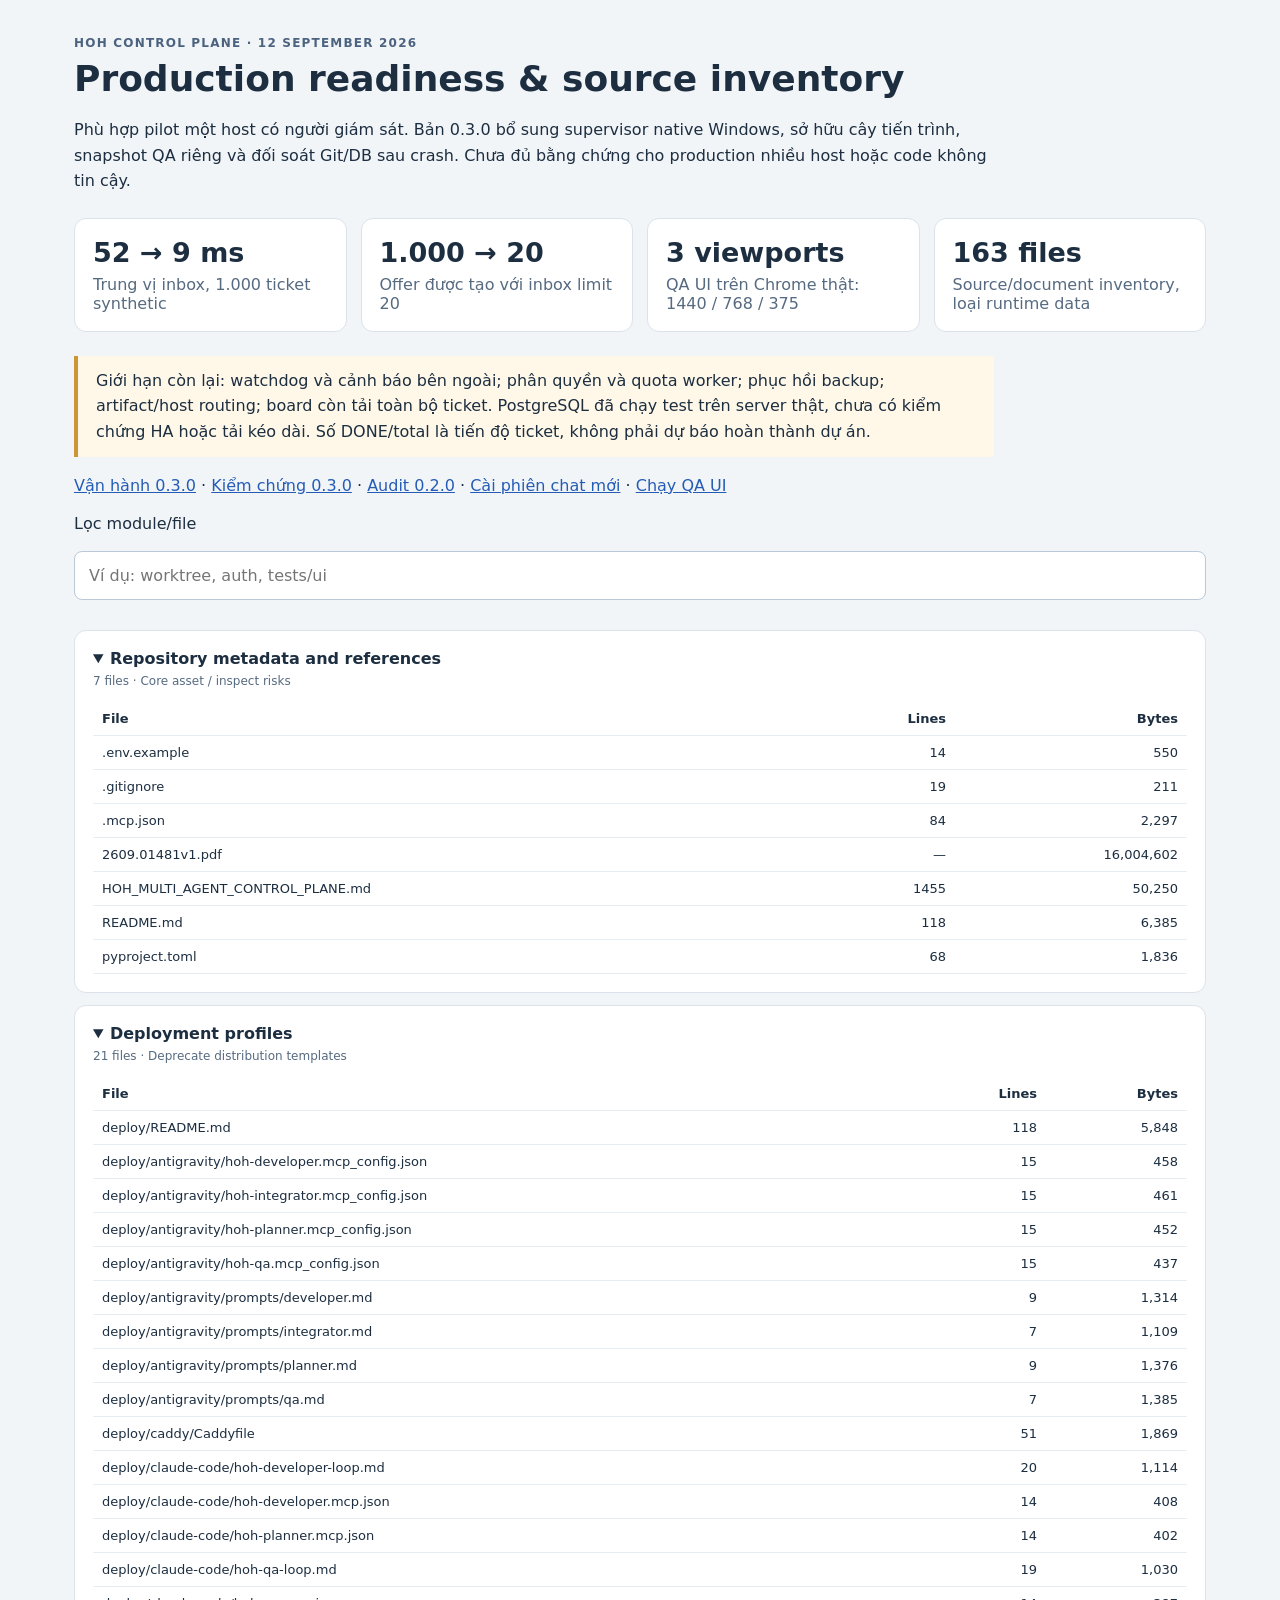
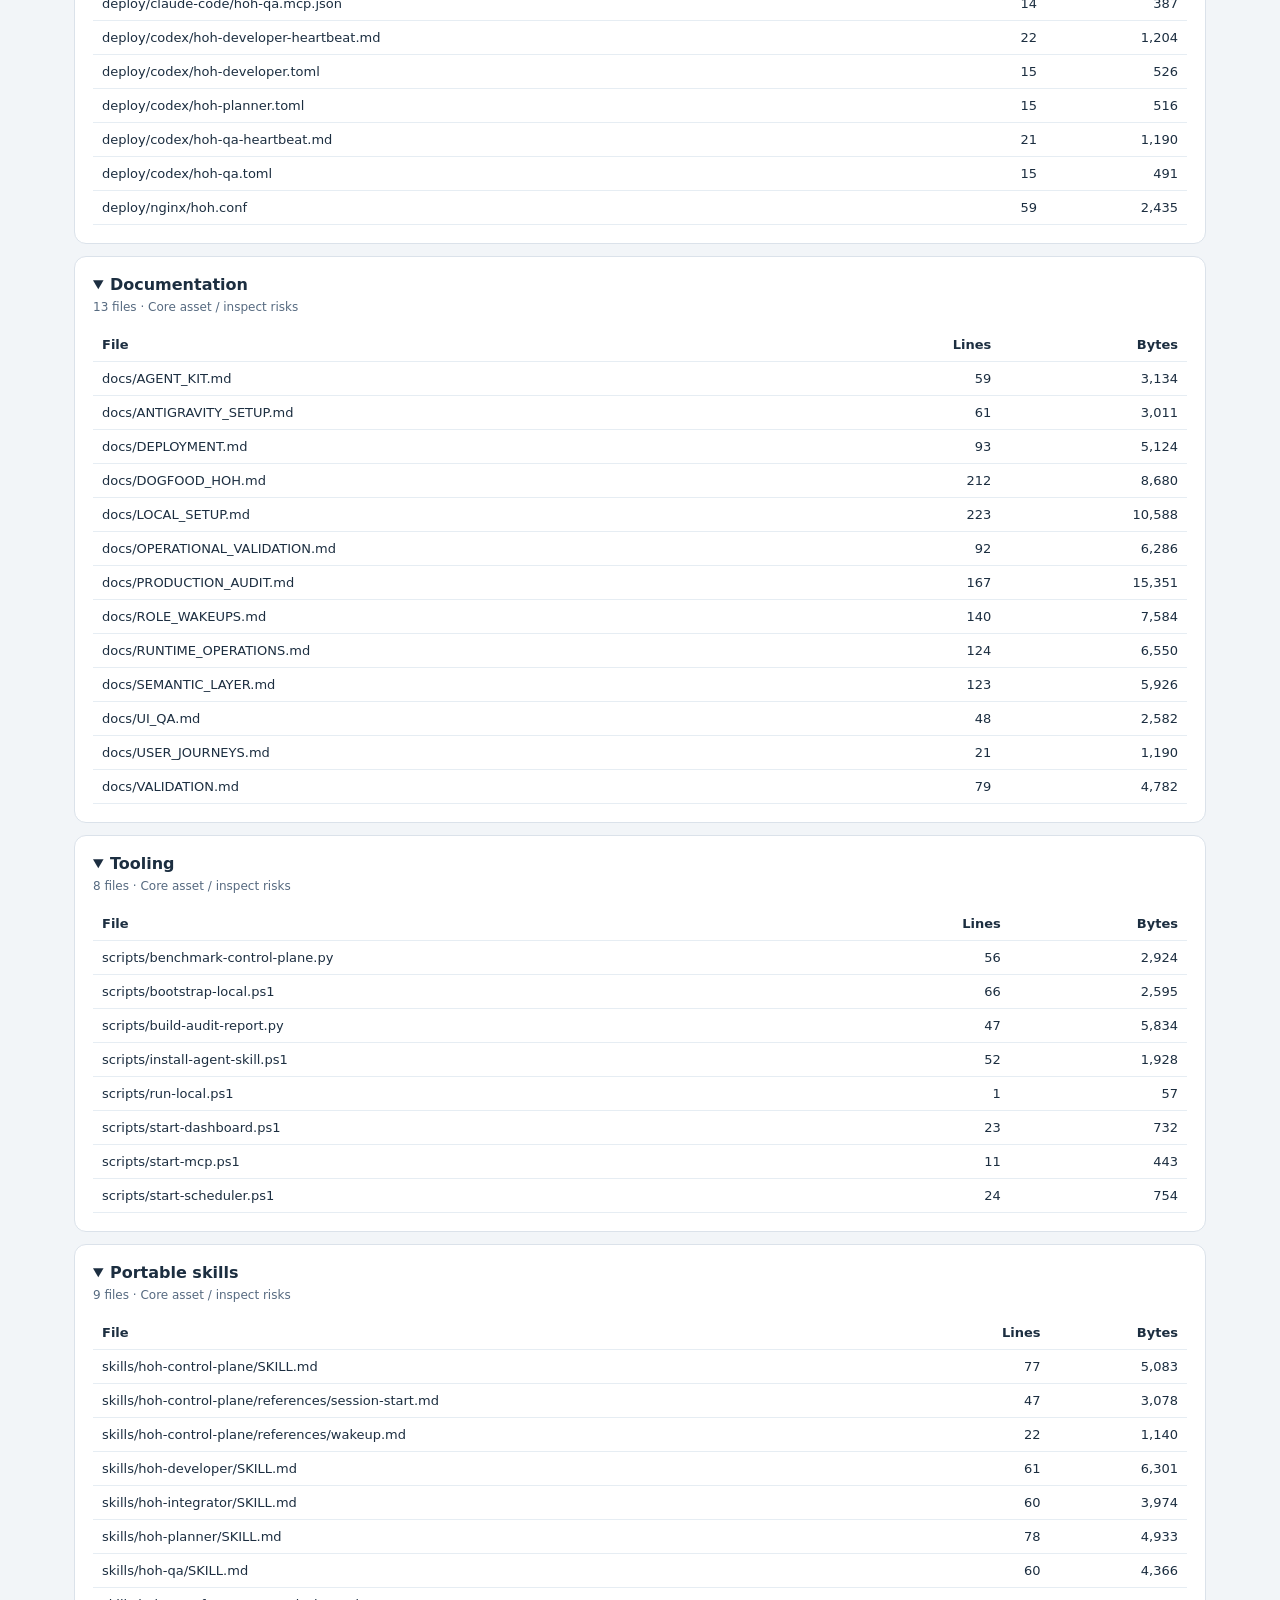
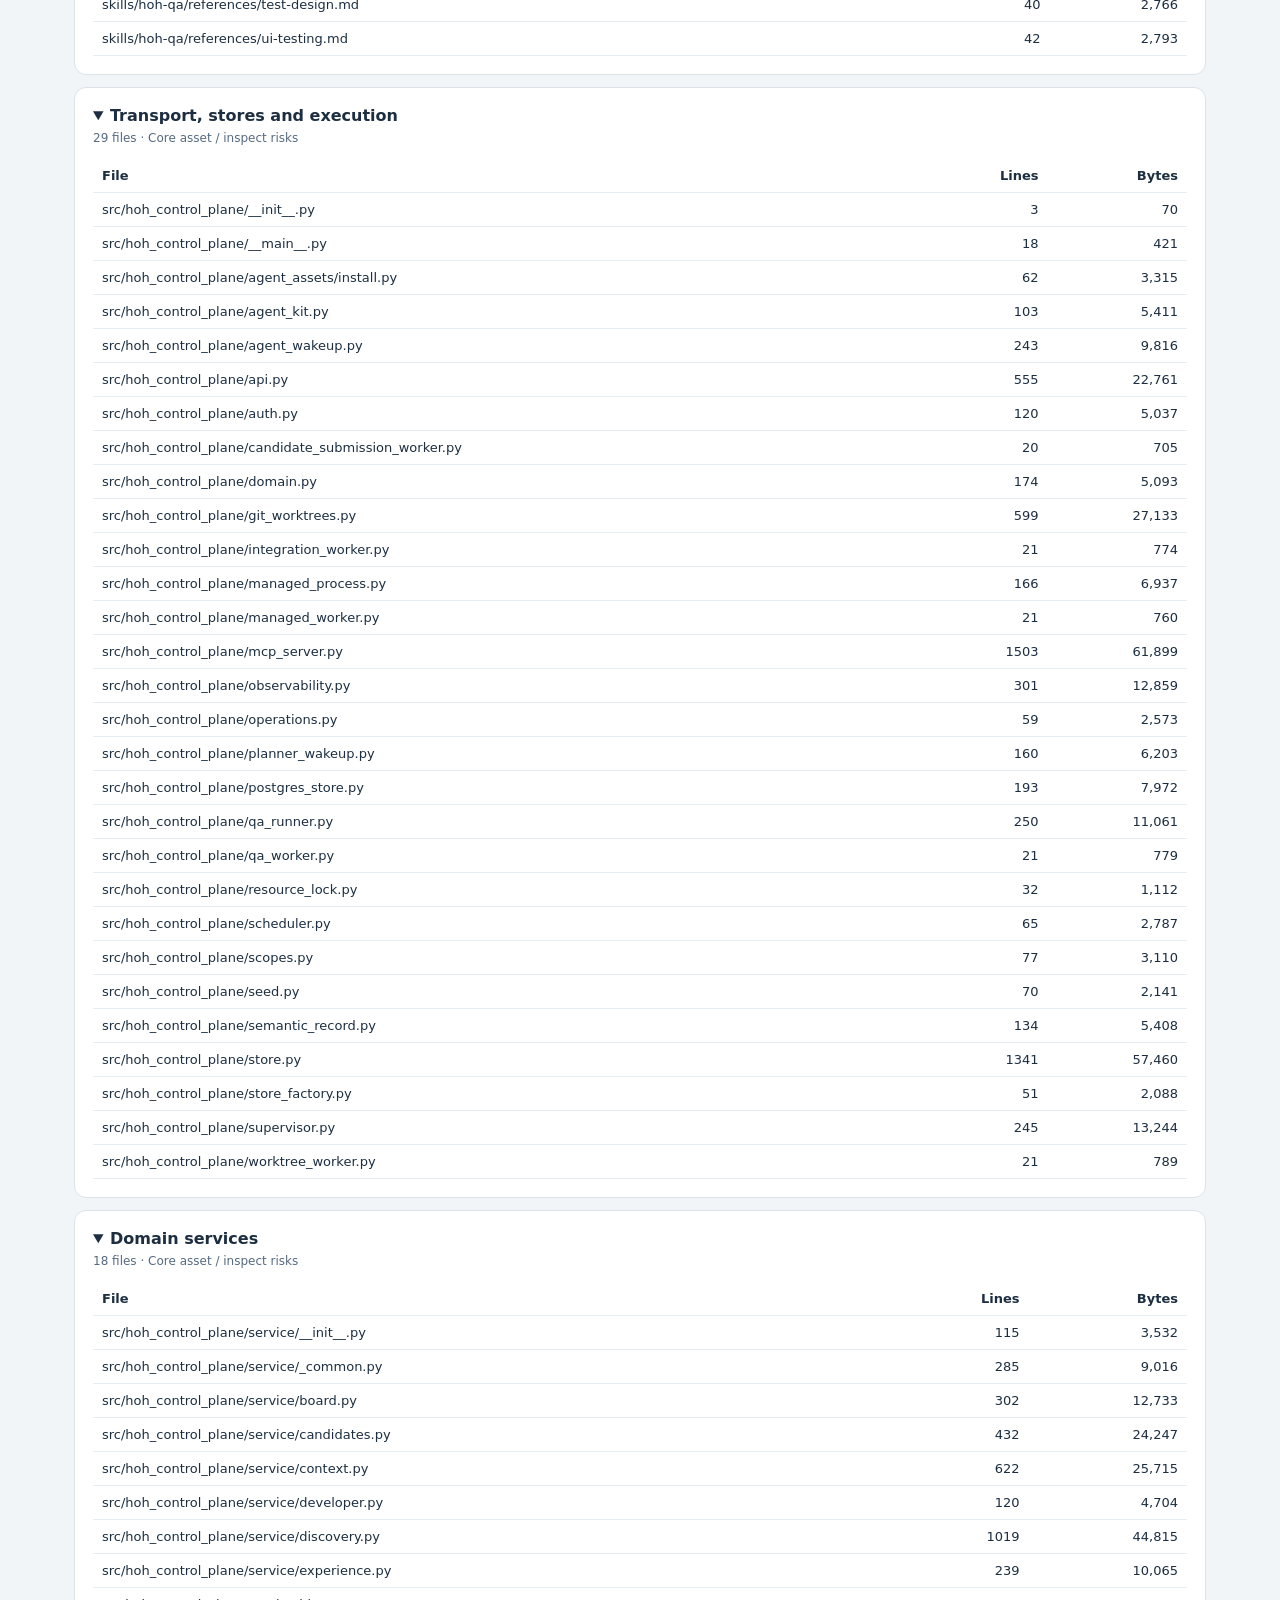
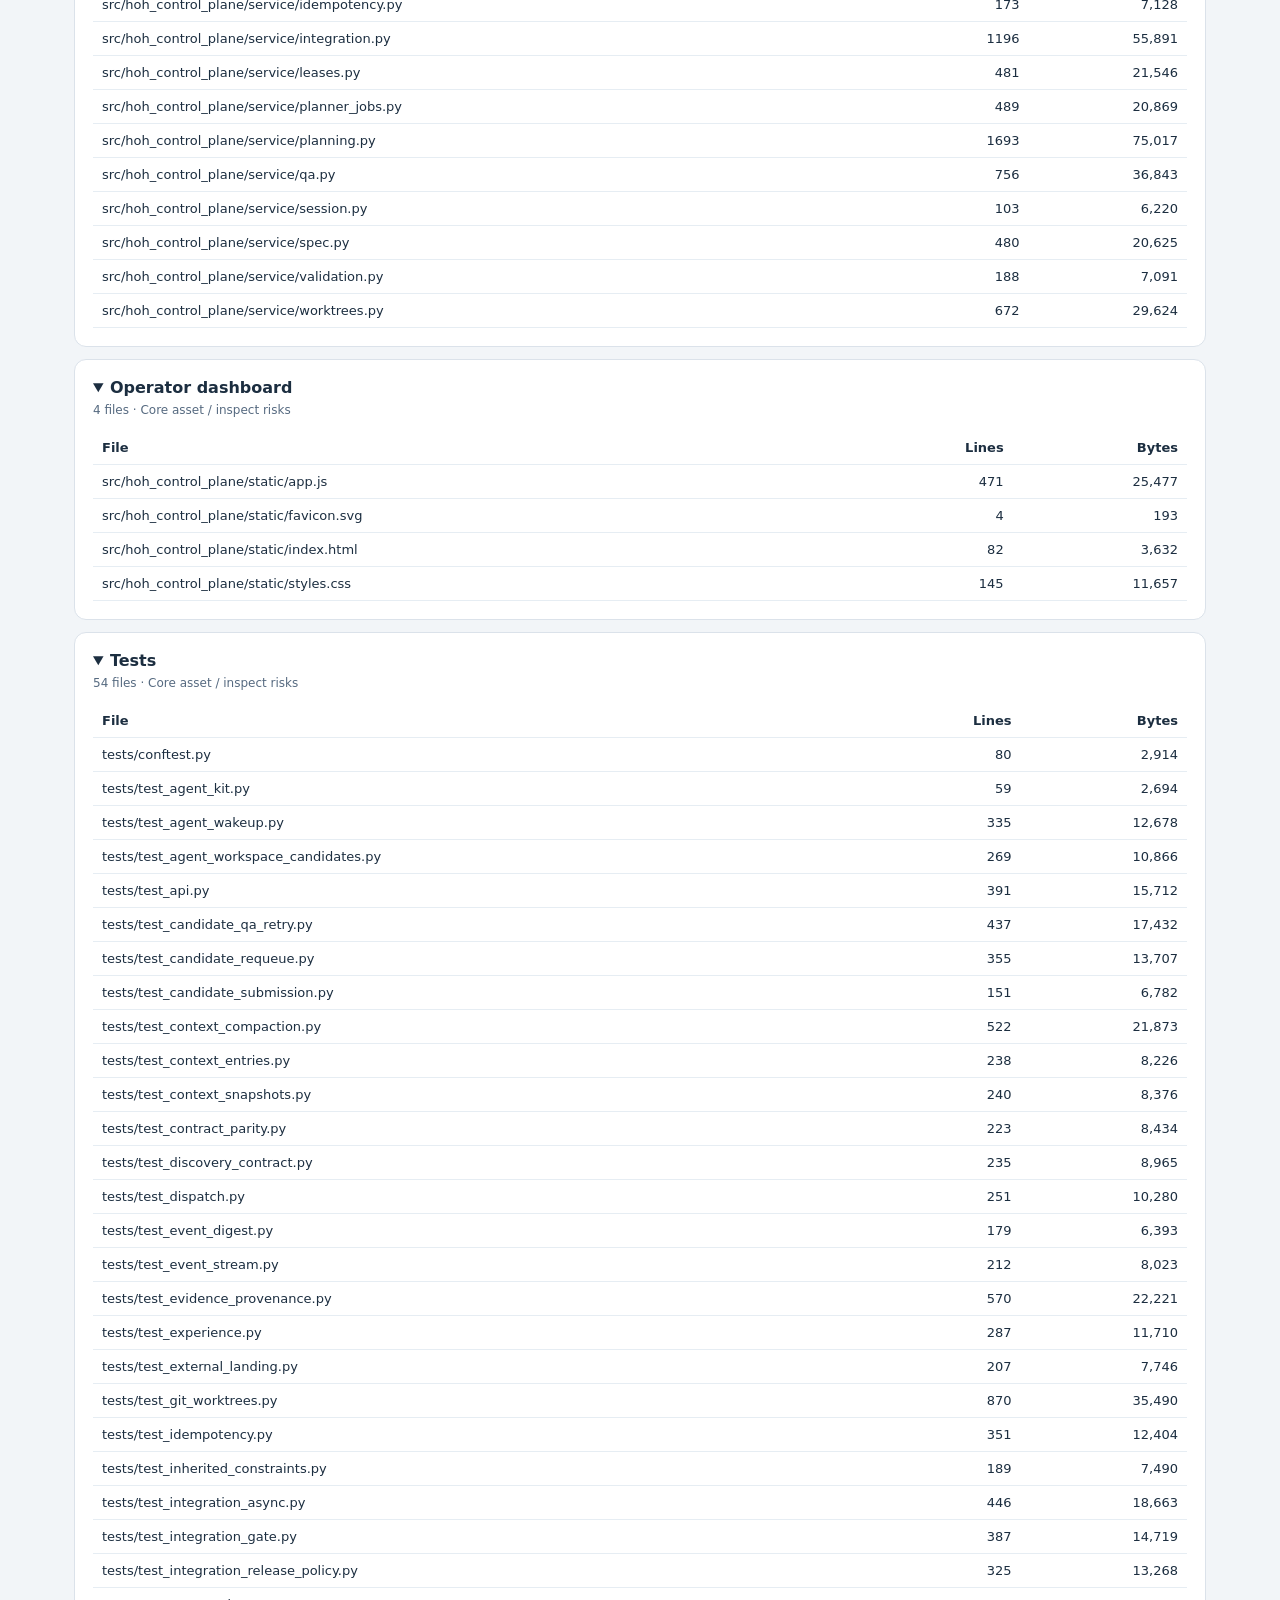
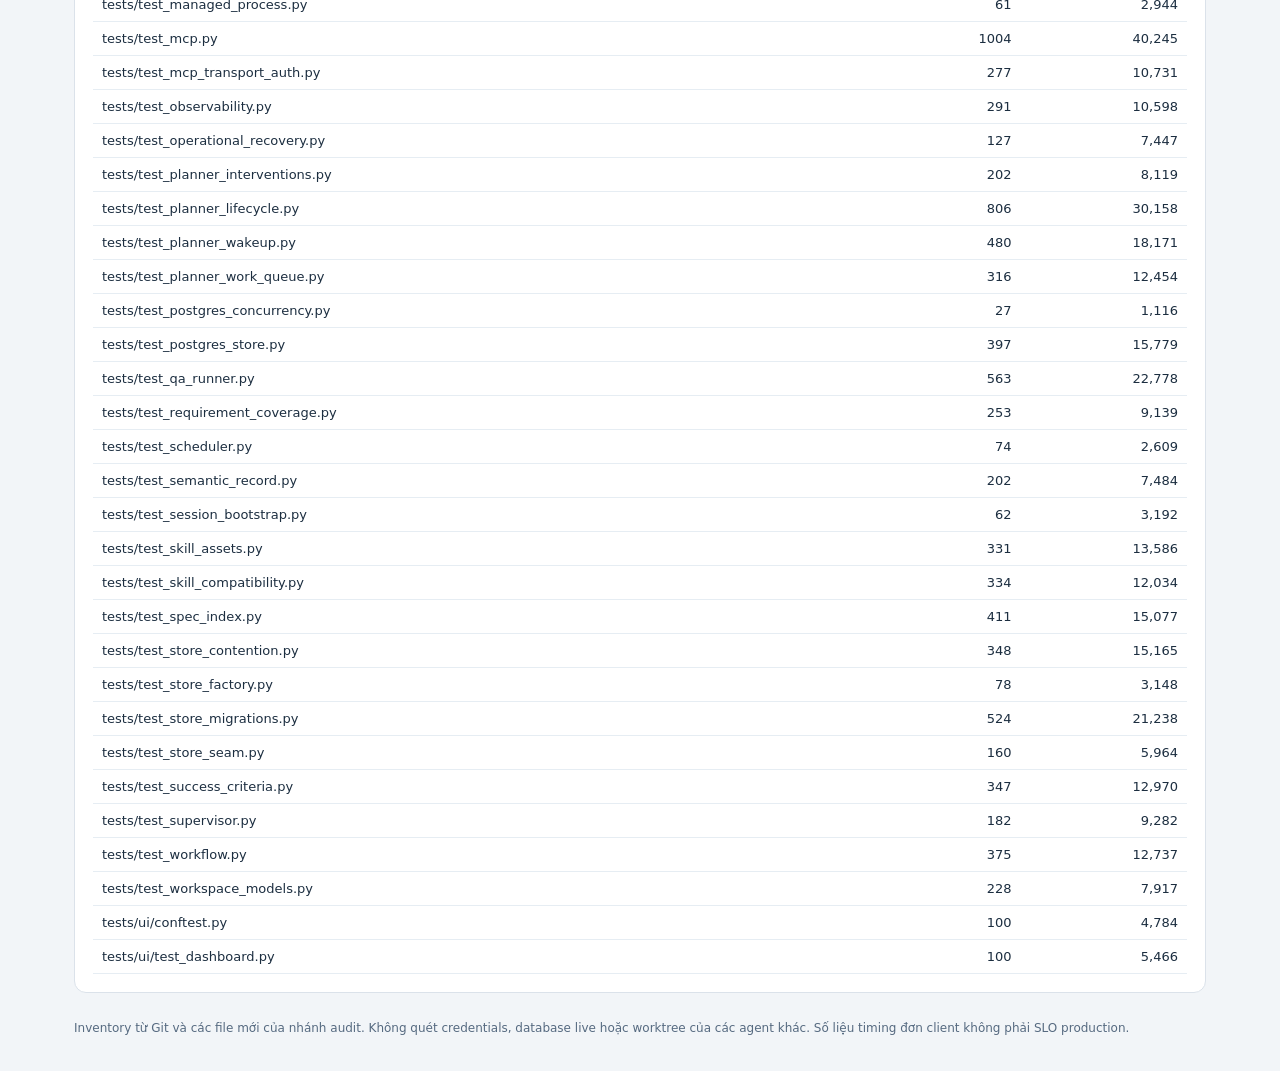
==== commit e3873b32: "fix: preserve ticket keyboard focus across dashboard refresh" ====
--- a/docs/PRODUCTION_AUDIT.html
+++ b/docs/PRODUCTION_AUDIT.html
@@ -10,12 +10,12 @@
 <label for="filter">Lọc module/file</label><input id="filter" placeholder="Ví dụ: worktree, auth, tests/ui" autocomplete="off">
 <details open class="module"><summary>Repository metadata and references <small>7 files · Core asset / inspect risks</small></summary><table><thead><tr><th>File</th><th>Lines</th><th>Bytes</th></tr></thead><tbody><tr data-path=".env.example"><td>.env.example</td><td>14</td><td>550</td></tr><tr data-path=".gitignore"><td>.gitignore</td><td>19</td><td>211</td></tr><tr data-path=".mcp.json"><td>.mcp.json</td><td>84</td><td>2,297</td></tr><tr data-path="2609.01481v1.pdf"><td>2609.01481v1.pdf</td><td>—</td><td>16,004,602</td></tr><tr data-path="HOH_MULTI_AGENT_CONTROL_PLANE.md"><td>HOH_MULTI_AGENT_CONTROL_PLANE.md</td><td>1455</td><td>50,250</td></tr><tr data-path="README.md"><td>README.md</td><td>118</td><td>6,385</td></tr><tr data-path="pyproject.toml"><td>pyproject.toml</td><td>68</td><td>1,836</td></tr></tbody></table></details>
 <details open class="module"><summary>Deployment profiles <small>21 files · Deprecate distribution templates</small></summary><table><thead><tr><th>File</th><th>Lines</th><th>Bytes</th></tr></thead><tbody><tr data-path="deploy/README.md"><td>deploy/README.md</td><td>118</td><td>5,848</td></tr><tr data-path="deploy/antigravity/hoh-developer.mcp_config.json"><td>deploy/antigravity/hoh-developer.mcp_config.json</td><td>15</td><td>458</td></tr><tr data-path="deploy/antigravity/hoh-integrator.mcp_config.json"><td>deploy/antigravity/hoh-integrator.mcp_config.json</td><td>15</td><td>461</td></tr><tr data-path="deploy/antigravity/hoh-planner.mcp_config.json"><td>deploy/antigravity/hoh-planner.mcp_config.json</td><td>15</td><td>452</td></tr><tr data-path="deploy/antigravity/hoh-qa.mcp_config.json"><td>deploy/antigravity/hoh-qa.mcp_config.json</td><td>15</td><td>437</td></tr><tr data-path="deploy/antigravity/prompts/developer.md"><td>deploy/antigravity/prompts/developer.md</td><td>9</td><td>1,314</td></tr><tr data-path="deploy/antigravity/prompts/integrator.md"><td>deploy/antigravity/prompts/integrator.md</td><td>7</td><td>1,109</td></tr><tr data-path="deploy/antigravity/prompts/planner.md"><td>deploy/antigravity/prompts/planner.md</td><td>9</td><td>1,376</td></tr><tr data-path="deploy/antigravity/prompts/qa.md"><td>deploy/antigravity/prompts/qa.md</td><td>7</td><td>1,385</td></tr><tr data-path="deploy/caddy/Caddyfile"><td>deploy/caddy/Caddyfile</td><td>51</td><td>1,869</td></tr><tr data-path="deploy/claude-code/hoh-developer-loop.md"><td>deploy/claude-code/hoh-developer-loop.md</td><td>20</td><td>1,114</td></tr><tr data-path="deploy/claude-code/hoh-developer.mcp.json"><td>deploy/claude-code/hoh-developer.mcp.json</td><td>14</td><td>408</td></tr><tr data-path="deploy/claude-code/hoh-planner.mcp.json"><td>deploy/claude-code/hoh-planner.mcp.json</td><td>14</td><td>402</td></tr><tr data-path="deploy/claude-code/hoh-qa-loop.md"><td>deploy/claude-code/hoh-qa-loop.md</td><td>19</td><td>1,030</td></tr><tr data-path="deploy/claude-code/hoh-qa.mcp.json"><td>deploy/claude-code/hoh-qa.mcp.json</td><td>14</td><td>387</td></tr><tr data-path="deploy/codex/hoh-developer-heartbeat.md"><td>deploy/codex/hoh-developer-heartbeat.md</td><td>22</td><td>1,204</td></tr><tr data-path="deploy/codex/hoh-developer.toml"><td>deploy/codex/hoh-developer.toml</td><td>15</td><td>526</td></tr><tr data-path="deploy/codex/hoh-planner.toml"><td>deploy/codex/hoh-planner.toml</td><td>15</td><td>516</td></tr><tr data-path="deploy/codex/hoh-qa-heartbeat.md"><td>deploy/codex/hoh-qa-heartbeat.md</td><td>21</td><td>1,190</td></tr><tr data-path="deploy/codex/hoh-qa.toml"><td>deploy/codex/hoh-qa.toml</td><td>15</td><td>491</td></tr><tr data-path="deploy/nginx/hoh.conf"><td>deploy/nginx/hoh.conf</td><td>59</td><td>2,435</td></tr></tbody></table></details>
-<details open class="module"><summary>Documentation <small>13 files · Core asset / inspect risks</small></summary><table><thead><tr><th>File</th><th>Lines</th><th>Bytes</th></tr></thead><tbody><tr data-path="docs/AGENT_KIT.md"><td>docs/AGENT_KIT.md</td><td>59</td><td>3,134</td></tr><tr data-path="docs/ANTIGRAVITY_SETUP.md"><td>docs/ANTIGRAVITY_SETUP.md</td><td>61</td><td>3,011</td></tr><tr data-path="docs/DEPLOYMENT.md"><td>docs/DEPLOYMENT.md</td><td>93</td><td>5,124</td></tr><tr data-path="docs/DOGFOOD_HOH.md"><td>docs/DOGFOOD_HOH.md</td><td>212</td><td>8,680</td></tr><tr data-path="docs/LOCAL_SETUP.md"><td>docs/LOCAL_SETUP.md</td><td>223</td><td>10,588</td></tr><tr data-path="docs/OPERATIONAL_VALIDATION.md"><td>docs/OPERATIONAL_VALIDATION.md</td><td>84</td><td>5,677</td></tr><tr data-path="docs/PRODUCTION_AUDIT.md"><td>docs/PRODUCTION_AUDIT.md</td><td>167</td><td>15,351</td></tr><tr data-path="docs/ROLE_WAKEUPS.md"><td>docs/ROLE_WAKEUPS.md</td><td>140</td><td>7,584</td></tr><tr data-path="docs/RUNTIME_OPERATIONS.md"><td>docs/RUNTIME_OPERATIONS.md</td><td>124</td><td>6,550</td></tr><tr data-path="docs/SEMANTIC_LAYER.md"><td>docs/SEMANTIC_LAYER.md</td><td>123</td><td>5,926</td></tr><tr data-path="docs/UI_QA.md"><td>docs/UI_QA.md</td><td>48</td><td>2,582</td></tr><tr data-path="docs/USER_JOURNEYS.md"><td>docs/USER_JOURNEYS.md</td><td>21</td><td>1,190</td></tr><tr data-path="docs/VALIDATION.md"><td>docs/VALIDATION.md</td><td>79</td><td>4,782</td></tr></tbody></table></details>
+<details open class="module"><summary>Documentation <small>13 files · Core asset / inspect risks</small></summary><table><thead><tr><th>File</th><th>Lines</th><th>Bytes</th></tr></thead><tbody><tr data-path="docs/AGENT_KIT.md"><td>docs/AGENT_KIT.md</td><td>59</td><td>3,134</td></tr><tr data-path="docs/ANTIGRAVITY_SETUP.md"><td>docs/ANTIGRAVITY_SETUP.md</td><td>61</td><td>3,011</td></tr><tr data-path="docs/DEPLOYMENT.md"><td>docs/DEPLOYMENT.md</td><td>93</td><td>5,124</td></tr><tr data-path="docs/DOGFOOD_HOH.md"><td>docs/DOGFOOD_HOH.md</td><td>212</td><td>8,680</td></tr><tr data-path="docs/LOCAL_SETUP.md"><td>docs/LOCAL_SETUP.md</td><td>223</td><td>10,588</td></tr><tr data-path="docs/OPERATIONAL_VALIDATION.md"><td>docs/OPERATIONAL_VALIDATION.md</td><td>92</td><td>6,286</td></tr><tr data-path="docs/PRODUCTION_AUDIT.md"><td>docs/PRODUCTION_AUDIT.md</td><td>167</td><td>15,351</td></tr><tr data-path="docs/ROLE_WAKEUPS.md"><td>docs/ROLE_WAKEUPS.md</td><td>140</td><td>7,584</td></tr><tr data-path="docs/RUNTIME_OPERATIONS.md"><td>docs/RUNTIME_OPERATIONS.md</td><td>124</td><td>6,550</td></tr><tr data-path="docs/SEMANTIC_LAYER.md"><td>docs/SEMANTIC_LAYER.md</td><td>123</td><td>5,926</td></tr><tr data-path="docs/UI_QA.md"><td>docs/UI_QA.md</td><td>48</td><td>2,582</td></tr><tr data-path="docs/USER_JOURNEYS.md"><td>docs/USER_JOURNEYS.md</td><td>21</td><td>1,190</td></tr><tr data-path="docs/VALIDATION.md"><td>docs/VALIDATION.md</td><td>79</td><td>4,782</td></tr></tbody></table></details>
 <details open class="module"><summary>Tooling <small>8 files · Core asset / inspect risks</small></summary><table><thead><tr><th>File</th><th>Lines</th><th>Bytes</th></tr></thead><tbody><tr data-path="scripts/benchmark-control-plane.py"><td>scripts/benchmark-control-plane.py</td><td>56</td><td>2,924</td></tr><tr data-path="scripts/bootstrap-local.ps1"><td>scripts/bootstrap-local.ps1</td><td>66</td><td>2,595</td></tr><tr data-path="scripts/build-audit-report.py"><td>scripts/build-audit-report.py</td><td>47</td><td>5,834</td></tr><tr data-path="scripts/install-agent-skill.ps1"><td>scripts/install-agent-skill.ps1</td><td>52</td><td>1,928</td></tr><tr data-path="scripts/run-local.ps1"><td>scripts/run-local.ps1</td><td>1</td><td>57</td></tr><tr data-path="scripts/start-dashboard.ps1"><td>scripts/start-dashboard.ps1</td><td>23</td><td>732</td></tr><tr data-path="scripts/start-mcp.ps1"><td>scripts/start-mcp.ps1</td><td>11</td><td>443</td></tr><tr data-path="scripts/start-scheduler.ps1"><td>scripts/start-scheduler.ps1</td><td>24</td><td>754</td></tr></tbody></table></details>
 <details open class="module"><summary>Portable skills <small>9 files · Core asset / inspect risks</small></summary><table><thead><tr><th>File</th><th>Lines</th><th>Bytes</th></tr></thead><tbody><tr data-path="skills/hoh-control-plane/SKILL.md"><td>skills/hoh-control-plane/SKILL.md</td><td>77</td><td>5,083</td></tr><tr data-path="skills/hoh-control-plane/references/session-start.md"><td>skills/hoh-control-plane/references/session-start.md</td><td>47</td><td>3,078</td></tr><tr data-path="skills/hoh-control-plane/references/wakeup.md"><td>skills/hoh-control-plane/references/wakeup.md</td><td>22</td><td>1,140</td></tr><tr data-path="skills/hoh-developer/SKILL.md"><td>skills/hoh-developer/SKILL.md</td><td>61</td><td>6,301</td></tr><tr data-path="skills/hoh-integrator/SKILL.md"><td>skills/hoh-integrator/SKILL.md</td><td>60</td><td>3,974</td></tr><tr data-path="skills/hoh-planner/SKILL.md"><td>skills/hoh-planner/SKILL.md</td><td>78</td><td>4,933</td></tr><tr data-path="skills/hoh-qa/SKILL.md"><td>skills/hoh-qa/SKILL.md</td><td>60</td><td>4,366</td></tr><tr data-path="skills/hoh-qa/references/test-design.md"><td>skills/hoh-qa/references/test-design.md</td><td>40</td><td>2,766</td></tr><tr data-path="skills/hoh-qa/references/ui-testing.md"><td>skills/hoh-qa/references/ui-testing.md</td><td>42</td><td>2,793</td></tr></tbody></table></details>
 <details open class="module"><summary>Transport, stores and execution <small>29 files · Core asset / inspect risks</small></summary><table><thead><tr><th>File</th><th>Lines</th><th>Bytes</th></tr></thead><tbody><tr data-path="src/hoh_control_plane/__init__.py"><td>src/hoh_control_plane/__init__.py</td><td>3</td><td>70</td></tr><tr data-path="src/hoh_control_plane/__main__.py"><td>src/hoh_control_plane/__main__.py</td><td>18</td><td>421</td></tr><tr data-path="src/hoh_control_plane/agent_assets/install.py"><td>src/hoh_control_plane/agent_assets/install.py</td><td>62</td><td>3,315</td></tr><tr data-path="src/hoh_control_plane/agent_kit.py"><td>src/hoh_control_plane/agent_kit.py</td><td>103</td><td>5,411</td></tr><tr data-path="src/hoh_control_plane/agent_wakeup.py"><td>src/hoh_control_plane/agent_wakeup.py</td><td>243</td><td>9,816</td></tr><tr data-path="src/hoh_control_plane/api.py"><td>src/hoh_control_plane/api.py</td><td>555</td><td>22,761</td></tr><tr data-path="src/hoh_control_plane/auth.py"><td>src/hoh_control_plane/auth.py</td><td>120</td><td>5,037</td></tr><tr data-path="src/hoh_control_plane/candidate_submission_worker.py"><td>src/hoh_control_plane/candidate_submission_worker.py</td><td>20</td><td>705</td></tr><tr data-path="src/hoh_control_plane/domain.py"><td>src/hoh_control_plane/domain.py</td><td>174</td><td>5,093</td></tr><tr data-path="src/hoh_control_plane/git_worktrees.py"><td>src/hoh_control_plane/git_worktrees.py</td><td>599</td><td>27,133</td></tr><tr data-path="src/hoh_control_plane/integration_worker.py"><td>src/hoh_control_plane/integration_worker.py</td><td>21</td><td>774</td></tr><tr data-path="src/hoh_control_plane/managed_process.py"><td>src/hoh_control_plane/managed_process.py</td><td>166</td><td>6,937</td></tr><tr data-path="src/hoh_control_plane/managed_worker.py"><td>src/hoh_control_plane/managed_worker.py</td><td>21</td><td>760</td></tr><tr data-path="src/hoh_control_plane/mcp_server.py"><td>src/hoh_control_plane/mcp_server.py</td><td>1503</td><td>61,899</td></tr><tr data-path="src/hoh_control_plane/observability.py"><td>src/hoh_control_plane/observability.py</td><td>301</td><td>12,859</td></tr><tr data-path="src/hoh_control_plane/operations.py"><td>src/hoh_control_plane/operations.py</td><td>59</td><td>2,573</td></tr><tr data-path="src/hoh_control_plane/planner_wakeup.py"><td>src/hoh_control_plane/planner_wakeup.py</td><td>160</td><td>6,203</td></tr><tr data-path="src/hoh_control_plane/postgres_store.py"><td>src/hoh_control_plane/postgres_store.py</td><td>193</td><td>7,972</td></tr><tr data-path="src/hoh_control_plane/qa_runner.py"><td>src/hoh_control_plane/qa_runner.py</td><td>250</td><td>11,061</td></tr><tr data-path="src/hoh_control_plane/qa_worker.py"><td>src/hoh_control_plane/qa_worker.py</td><td>21</td><td>779</td></tr><tr data-path="src/hoh_control_plane/resource_lock.py"><td>src/hoh_control_plane/resource_lock.py</td><td>32</td><td>1,112</td></tr><tr data-path="src/hoh_control_plane/scheduler.py"><td>src/hoh_control_plane/scheduler.py</td><td>65</td><td>2,787</td></tr><tr data-path="src/hoh_control_plane/scopes.py"><td>src/hoh_control_plane/scopes.py</td><td>77</td><td>3,110</td></tr><tr data-path="src/hoh_control_plane/seed.py"><td>src/hoh_control_plane/seed.py</td><td>70</td><td>2,141</td></tr><tr data-path="src/hoh_control_plane/semantic_record.py"><td>src/hoh_control_plane/semantic_record.py</td><td>134</td><td>5,408</td></tr><tr data-path="src/hoh_control_plane/store.py"><td>src/hoh_control_plane/store.py</td><td>1341</td><td>57,460</td></tr><tr data-path="src/hoh_control_plane/store_factory.py"><td>src/hoh_control_plane/store_factory.py</td><td>51</td><td>2,088</td></tr><tr data-path="src/hoh_control_plane/supervisor.py"><td>src/hoh_control_plane/supervisor.py</td><td>245</td><td>13,244</td></tr><tr data-path="src/hoh_control_plane/worktree_worker.py"><td>src/hoh_control_plane/worktree_worker.py</td><td>21</td><td>789</td></tr></tbody></table></details>
 <details open class="module"><summary>Domain services <small>18 files · Core asset / inspect risks</small></summary><table><thead><tr><th>File</th><th>Lines</th><th>Bytes</th></tr></thead><tbody><tr data-path="src/hoh_control_plane/service/__init__.py"><td>src/hoh_control_plane/service/__init__.py</td><td>115</td><td>3,532</td></tr><tr data-path="src/hoh_control_plane/service/_common.py"><td>src/hoh_control_plane/service/_common.py</td><td>285</td><td>9,016</td></tr><tr data-path="src/hoh_control_plane/service/board.py"><td>src/hoh_control_plane/service/board.py</td><td>302</td><td>12,733</td></tr><tr data-path="src/hoh_control_plane/service/candidates.py"><td>src/hoh_control_plane/service/candidates.py</td><td>432</td><td>24,247</td></tr><tr data-path="src/hoh_control_plane/service/context.py"><td>src/hoh_control_plane/service/context.py</td><td>622</td><td>25,715</td></tr><tr data-path="src/hoh_control_plane/service/developer.py"><td>src/hoh_control_plane/service/developer.py</td><td>120</td><td>4,704</td></tr><tr data-path="src/hoh_control_plane/service/discovery.py"><td>src/hoh_control_plane/service/discovery.py</td><td>1019</td><td>44,815</td></tr><tr data-path="src/hoh_control_plane/service/experience.py"><td>src/hoh_control_plane/service/experience.py</td><td>239</td><td>10,065</td></tr><tr data-path="src/hoh_control_plane/service/idempotency.py"><td>src/hoh_control_plane/service/idempotency.py</td><td>173</td><td>7,128</td></tr><tr data-path="src/hoh_control_plane/service/integration.py"><td>src/hoh_control_plane/service/integration.py</td><td>1196</td><td>55,891</td></tr><tr data-path="src/hoh_control_plane/service/leases.py"><td>src/hoh_control_plane/service/leases.py</td><td>481</td><td>21,546</td></tr><tr data-path="src/hoh_control_plane/service/planner_jobs.py"><td>src/hoh_control_plane/service/planner_jobs.py</td><td>489</td><td>20,869</td></tr><tr data-path="src/hoh_control_plane/service/planning.py"><td>src/hoh_control_plane/service/planning.py</td><td>1693</td><td>75,017</td></tr><tr data-path="src/hoh_control_plane/service/qa.py"><td>src/hoh_control_plane/service/qa.py</td><td>756</td><td>36,843</td></tr><tr data-path="src/hoh_control_plane/service/session.py"><td>src/hoh_control_plane/service/session.py</td><td>103</td><td>6,220</td></tr><tr data-path="src/hoh_control_plane/service/spec.py"><td>src/hoh_control_plane/service/spec.py</td><td>480</td><td>20,625</td></tr><tr data-path="src/hoh_control_plane/service/validation.py"><td>src/hoh_control_plane/service/validation.py</td><td>188</td><td>7,091</td></tr><tr data-path="src/hoh_control_plane/service/worktrees.py"><td>src/hoh_control_plane/service/worktrees.py</td><td>672</td><td>29,624</td></tr></tbody></table></details>
-<details open class="module"><summary>Operator dashboard <small>4 files · Core asset / inspect risks</small></summary><table><thead><tr><th>File</th><th>Lines</th><th>Bytes</th></tr></thead><tbody><tr data-path="src/hoh_control_plane/static/app.js"><td>src/hoh_control_plane/static/app.js</td><td>464</td><td>25,087</td></tr><tr data-path="src/hoh_control_plane/static/favicon.svg"><td>src/hoh_control_plane/static/favicon.svg</td><td>4</td><td>193</td></tr><tr data-path="src/hoh_control_plane/static/index.html"><td>src/hoh_control_plane/static/index.html</td><td>82</td><td>3,632</td></tr><tr data-path="src/hoh_control_plane/static/styles.css"><td>src/hoh_control_plane/static/styles.css</td><td>145</td><td>11,657</td></tr></tbody></table></details>
-<details open class="module"><summary>Tests <small>54 files · Core asset / inspect risks</small></summary><table><thead><tr><th>File</th><th>Lines</th><th>Bytes</th></tr></thead><tbody><tr data-path="tests/conftest.py"><td>tests/conftest.py</td><td>80</td><td>2,914</td></tr><tr data-path="tests/test_agent_kit.py"><td>tests/test_agent_kit.py</td><td>59</td><td>2,694</td></tr><tr data-path="tests/test_agent_wakeup.py"><td>tests/test_agent_wakeup.py</td><td>335</td><td>12,678</td></tr><tr data-path="tests/test_agent_workspace_candidates.py"><td>tests/test_agent_workspace_candidates.py</td><td>269</td><td>10,866</td></tr><tr data-path="tests/test_api.py"><td>tests/test_api.py</td><td>391</td><td>15,712</td></tr><tr data-path="tests/test_candidate_qa_retry.py"><td>tests/test_candidate_qa_retry.py</td><td>437</td><td>17,432</td></tr><tr data-path="tests/test_candidate_requeue.py"><td>tests/test_candidate_requeue.py</td><td>355</td><td>13,707</td></tr><tr data-path="tests/test_candidate_submission.py"><td>tests/test_candidate_submission.py</td><td>151</td><td>6,782</td></tr><tr data-path="tests/test_context_compaction.py"><td>tests/test_context_compaction.py</td><td>522</td><td>21,873</td></tr><tr data-path="tests/test_context_entries.py"><td>tests/test_context_entries.py</td><td>238</td><td>8,226</td></tr><tr data-path="tests/test_context_snapshots.py"><td>tests/test_context_snapshots.py</td><td>240</td><td>8,376</td></tr><tr data-path="tests/test_contract_parity.py"><td>tests/test_contract_parity.py</td><td>223</td><td>8,434</td></tr><tr data-path="tests/test_discovery_contract.py"><td>tests/test_discovery_contract.py</td><td>235</td><td>8,965</td></tr><tr data-path="tests/test_dispatch.py"><td>tests/test_dispatch.py</td><td>251</td><td>10,280</td></tr><tr data-path="tests/test_event_digest.py"><td>tests/test_event_digest.py</td><td>179</td><td>6,393</td></tr><tr data-path="tests/test_event_stream.py"><td>tests/test_event_stream.py</td><td>212</td><td>8,023</td></tr><tr data-path="tests/test_evidence_provenance.py"><td>tests/test_evidence_provenance.py</td><td>570</td><td>22,221</td></tr><tr data-path="tests/test_experience.py"><td>tests/test_experience.py</td><td>287</td><td>11,710</td></tr><tr data-path="tests/test_external_landing.py"><td>tests/test_external_landing.py</td><td>207</td><td>7,746</td></tr><tr data-path="tests/test_git_worktrees.py"><td>tests/test_git_worktrees.py</td><td>870</td><td>35,490</td></tr><tr data-path="tests/test_idempotency.py"><td>tests/test_idempotency.py</td><td>351</td><td>12,404</td></tr><tr data-path="tests/test_inherited_constraints.py"><td>tests/test_inherited_constraints.py</td><td>189</td><td>7,490</td></tr><tr data-path="tests/test_integration_async.py"><td>tests/test_integration_async.py</td><td>446</td><td>18,663</td></tr><tr data-path="tests/test_integration_gate.py"><td>tests/test_integration_gate.py</td><td>387</td><td>14,719</td></tr><tr data-path="tests/test_integration_release_policy.py"><td>tests/test_integration_release_policy.py</td><td>325</td><td>13,268</td></tr><tr data-path="tests/test_managed_process.py"><td>tests/test_managed_process.py</td><td>61</td><td>2,944</td></tr><tr data-path="tests/test_mcp.py"><td>tests/test_mcp.py</td><td>1004</td><td>40,245</td></tr><tr data-path="tests/test_mcp_transport_auth.py"><td>tests/test_mcp_transport_auth.py</td><td>277</td><td>10,731</td></tr><tr data-path="tests/test_observability.py"><td>tests/test_observability.py</td><td>291</td><td>10,598</td></tr><tr data-path="tests/test_operational_recovery.py"><td>tests/test_operational_recovery.py</td><td>127</td><td>7,447</td></tr><tr data-path="tests/test_planner_interventions.py"><td>tests/test_planner_interventions.py</td><td>202</td><td>8,119</td></tr><tr data-path="tests/test_planner_lifecycle.py"><td>tests/test_planner_lifecycle.py</td><td>806</td><td>30,158</td></tr><tr data-path="tests/test_planner_wakeup.py"><td>tests/test_planner_wakeup.py</td><td>480</td><td>18,171</td></tr><tr data-path="tests/test_planner_work_queue.py"><td>tests/test_planner_work_queue.py</td><td>316</td><td>12,454</td></tr><tr data-path="tests/test_postgres_concurrency.py"><td>tests/test_postgres_concurrency.py</td><td>27</td><td>1,116</td></tr><tr data-path="tests/test_postgres_store.py"><td>tests/test_postgres_store.py</td><td>397</td><td>15,779</td></tr><tr data-path="tests/test_qa_runner.py"><td>tests/test_qa_runner.py</td><td>563</td><td>22,778</td></tr><tr data-path="tests/test_requirement_coverage.py"><td>tests/test_requirement_coverage.py</td><td>253</td><td>9,139</td></tr><tr data-path="tests/test_scheduler.py"><td>tests/test_scheduler.py</td><td>74</td><td>2,609</td></tr><tr data-path="tests/test_semantic_record.py"><td>tests/test_semantic_record.py</td><td>202</td><td>7,484</td></tr><tr data-path="tests/test_session_bootstrap.py"><td>tests/test_session_bootstrap.py</td><td>62</td><td>3,192</td></tr><tr data-path="tests/test_skill_assets.py"><td>tests/test_skill_assets.py</td><td>331</td><td>13,586</td></tr><tr data-path="tests/test_skill_compatibility.py"><td>tests/test_skill_compatibility.py</td><td>334</td><td>12,034</td></tr><tr data-path="tests/test_spec_index.py"><td>tests/test_spec_index.py</td><td>411</td><td>15,077</td></tr><tr data-path="tests/test_store_contention.py"><td>tests/test_store_contention.py</td><td>348</td><td>15,165</td></tr><tr data-path="tests/test_store_factory.py"><td>tests/test_store_factory.py</td><td>78</td><td>3,148</td></tr><tr data-path="tests/test_store_migrations.py"><td>tests/test_store_migrations.py</td><td>524</td><td>21,238</td></tr><tr data-path="tests/test_store_seam.py"><td>tests/test_store_seam.py</td><td>160</td><td>5,964</td></tr><tr data-path="tests/test_success_criteria.py"><td>tests/test_success_criteria.py</td><td>347</td><td>12,970</td></tr><tr data-path="tests/test_supervisor.py"><td>tests/test_supervisor.py</td><td>182</td><td>9,282</td></tr><tr data-path="tests/test_workflow.py"><td>tests/test_workflow.py</td><td>375</td><td>12,737</td></tr><tr data-path="tests/test_workspace_models.py"><td>tests/test_workspace_models.py</td><td>228</td><td>7,917</td></tr><tr data-path="tests/ui/conftest.py"><td>tests/ui/conftest.py</td><td>100</td><td>4,784</td></tr><tr data-path="tests/ui/test_dashboard.py"><td>tests/ui/test_dashboard.py</td><td>75</td><td>4,123</td></tr></tbody></table></details>
+<details open class="module"><summary>Operator dashboard <small>4 files · Core asset / inspect risks</small></summary><table><thead><tr><th>File</th><th>Lines</th><th>Bytes</th></tr></thead><tbody><tr data-path="src/hoh_control_plane/static/app.js"><td>src/hoh_control_plane/static/app.js</td><td>471</td><td>25,477</td></tr><tr data-path="src/hoh_control_plane/static/favicon.svg"><td>src/hoh_control_plane/static/favicon.svg</td><td>4</td><td>193</td></tr><tr data-path="src/hoh_control_plane/static/index.html"><td>src/hoh_control_plane/static/index.html</td><td>82</td><td>3,632</td></tr><tr data-path="src/hoh_control_plane/static/styles.css"><td>src/hoh_control_plane/static/styles.css</td><td>145</td><td>11,657</td></tr></tbody></table></details>
+<details open class="module"><summary>Tests <small>54 files · Core asset / inspect risks</small></summary><table><thead><tr><th>File</th><th>Lines</th><th>Bytes</th></tr></thead><tbody><tr data-path="tests/conftest.py"><td>tests/conftest.py</td><td>80</td><td>2,914</td></tr><tr data-path="tests/test_agent_kit.py"><td>tests/test_agent_kit.py</td><td>59</td><td>2,694</td></tr><tr data-path="tests/test_agent_wakeup.py"><td>tests/test_agent_wakeup.py</td><td>335</td><td>12,678</td></tr><tr data-path="tests/test_agent_workspace_candidates.py"><td>tests/test_agent_workspace_candidates.py</td><td>269</td><td>10,866</td></tr><tr data-path="tests/test_api.py"><td>tests/test_api.py</td><td>391</td><td>15,712</td></tr><tr data-path="tests/test_candidate_qa_retry.py"><td>tests/test_candidate_qa_retry.py</td><td>437</td><td>17,432</td></tr><tr data-path="tests/test_candidate_requeue.py"><td>tests/test_candidate_requeue.py</td><td>355</td><td>13,707</td></tr><tr data-path="tests/test_candidate_submission.py"><td>tests/test_candidate_submission.py</td><td>151</td><td>6,782</td></tr><tr data-path="tests/test_context_compaction.py"><td>tests/test_context_compaction.py</td><td>522</td><td>21,873</td></tr><tr data-path="tests/test_context_entries.py"><td>tests/test_context_entries.py</td><td>238</td><td>8,226</td></tr><tr data-path="tests/test_context_snapshots.py"><td>tests/test_context_snapshots.py</td><td>240</td><td>8,376</td></tr><tr data-path="tests/test_contract_parity.py"><td>tests/test_contract_parity.py</td><td>223</td><td>8,434</td></tr><tr data-path="tests/test_discovery_contract.py"><td>tests/test_discovery_contract.py</td><td>235</td><td>8,965</td></tr><tr data-path="tests/test_dispatch.py"><td>tests/test_dispatch.py</td><td>251</td><td>10,280</td></tr><tr data-path="tests/test_event_digest.py"><td>tests/test_event_digest.py</td><td>179</td><td>6,393</td></tr><tr data-path="tests/test_event_stream.py"><td>tests/test_event_stream.py</td><td>212</td><td>8,023</td></tr><tr data-path="tests/test_evidence_provenance.py"><td>tests/test_evidence_provenance.py</td><td>570</td><td>22,221</td></tr><tr data-path="tests/test_experience.py"><td>tests/test_experience.py</td><td>287</td><td>11,710</td></tr><tr data-path="tests/test_external_landing.py"><td>tests/test_external_landing.py</td><td>207</td><td>7,746</td></tr><tr data-path="tests/test_git_worktrees.py"><td>tests/test_git_worktrees.py</td><td>870</td><td>35,490</td></tr><tr data-path="tests/test_idempotency.py"><td>tests/test_idempotency.py</td><td>351</td><td>12,404</td></tr><tr data-path="tests/test_inherited_constraints.py"><td>tests/test_inherited_constraints.py</td><td>189</td><td>7,490</td></tr><tr data-path="tests/test_integration_async.py"><td>tests/test_integration_async.py</td><td>446</td><td>18,663</td></tr><tr data-path="tests/test_integration_gate.py"><td>tests/test_integration_gate.py</td><td>387</td><td>14,719</td></tr><tr data-path="tests/test_integration_release_policy.py"><td>tests/test_integration_release_policy.py</td><td>325</td><td>13,268</td></tr><tr data-path="tests/test_managed_process.py"><td>tests/test_managed_process.py</td><td>61</td><td>2,944</td></tr><tr data-path="tests/test_mcp.py"><td>tests/test_mcp.py</td><td>1004</td><td>40,245</td></tr><tr data-path="tests/test_mcp_transport_auth.py"><td>tests/test_mcp_transport_auth.py</td><td>277</td><td>10,731</td></tr><tr data-path="tests/test_observability.py"><td>tests/test_observability.py</td><td>291</td><td>10,598</td></tr><tr data-path="tests/test_operational_recovery.py"><td>tests/test_operational_recovery.py</td><td>127</td><td>7,447</td></tr><tr data-path="tests/test_planner_interventions.py"><td>tests/test_planner_interventions.py</td><td>202</td><td>8,119</td></tr><tr data-path="tests/test_planner_lifecycle.py"><td>tests/test_planner_lifecycle.py</td><td>806</td><td>30,158</td></tr><tr data-path="tests/test_planner_wakeup.py"><td>tests/test_planner_wakeup.py</td><td>480</td><td>18,171</td></tr><tr data-path="tests/test_planner_work_queue.py"><td>tests/test_planner_work_queue.py</td><td>316</td><td>12,454</td></tr><tr data-path="tests/test_postgres_concurrency.py"><td>tests/test_postgres_concurrency.py</td><td>27</td><td>1,116</td></tr><tr data-path="tests/test_postgres_store.py"><td>tests/test_postgres_store.py</td><td>397</td><td>15,779</td></tr><tr data-path="tests/test_qa_runner.py"><td>tests/test_qa_runner.py</td><td>563</td><td>22,778</td></tr><tr data-path="tests/test_requirement_coverage.py"><td>tests/test_requirement_coverage.py</td><td>253</td><td>9,139</td></tr><tr data-path="tests/test_scheduler.py"><td>tests/test_scheduler.py</td><td>74</td><td>2,609</td></tr><tr data-path="tests/test_semantic_record.py"><td>tests/test_semantic_record.py</td><td>202</td><td>7,484</td></tr><tr data-path="tests/test_session_bootstrap.py"><td>tests/test_session_bootstrap.py</td><td>62</td><td>3,192</td></tr><tr data-path="tests/test_skill_assets.py"><td>tests/test_skill_assets.py</td><td>331</td><td>13,586</td></tr><tr data-path="tests/test_skill_compatibility.py"><td>tests/test_skill_compatibility.py</td><td>334</td><td>12,034</td></tr><tr data-path="tests/test_spec_index.py"><td>tests/test_spec_index.py</td><td>411</td><td>15,077</td></tr><tr data-path="tests/test_store_contention.py"><td>tests/test_store_contention.py</td><td>348</td><td>15,165</td></tr><tr data-path="tests/test_store_factory.py"><td>tests/test_store_factory.py</td><td>78</td><td>3,148</td></tr><tr data-path="tests/test_store_migrations.py"><td>tests/test_store_migrations.py</td><td>524</td><td>21,238</td></tr><tr data-path="tests/test_store_seam.py"><td>tests/test_store_seam.py</td><td>160</td><td>5,964</td></tr><tr data-path="tests/test_success_criteria.py"><td>tests/test_success_criteria.py</td><td>347</td><td>12,970</td></tr><tr data-path="tests/test_supervisor.py"><td>tests/test_supervisor.py</td><td>182</td><td>9,282</td></tr><tr data-path="tests/test_workflow.py"><td>tests/test_workflow.py</td><td>375</td><td>12,737</td></tr><tr data-path="tests/test_workspace_models.py"><td>tests/test_workspace_models.py</td><td>228</td><td>7,917</td></tr><tr data-path="tests/ui/conftest.py"><td>tests/ui/conftest.py</td><td>100</td><td>4,784</td></tr><tr data-path="tests/ui/test_dashboard.py"><td>tests/ui/test_dashboard.py</td><td>100</td><td>5,466</td></tr></tbody></table></details>
 <footer>Inventory từ Git và các file mới của nhánh audit. Không quét credentials, database live hoặc worktree của các agent khác. Số liệu timing đơn client không phải SLO production.</footer></main>
 <script>document.querySelector('#filter').addEventListener('input',event=>{const term=event.target.value.toLowerCase();document.querySelectorAll('.module').forEach(module=>{let shown=0;module.querySelectorAll('tbody tr').forEach(row=>{row.hidden=!row.dataset.path.toLowerCase().includes(term);if(!row.hidden)shown++});module.hidden=shown===0;module.open=true})});</script></html>
